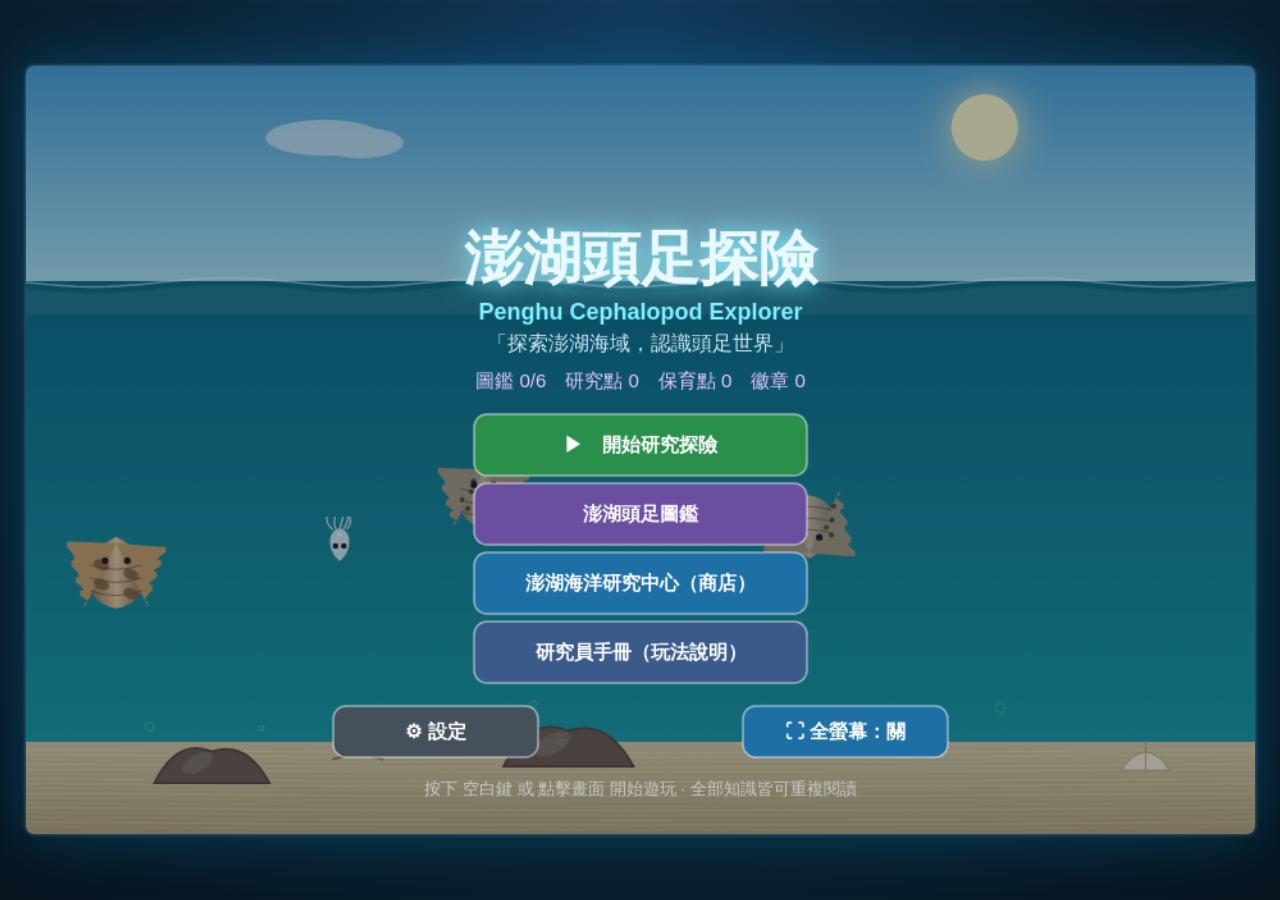
==== games/頭足類遊戲.html @ 69d90ee0 "Add cephalopod game from min-Game repo" ====
﻿<!DOCTYPE html>
<html lang="zh-Hant">
<head>
<meta charset="UTF-8">
<meta name="viewport" content="width=device-width, initial-scale=1.0, user-scalable=no">
<title>澎湖頭足探險 | Penghu Cephalopod Explorer</title>
<style>
/* ============================================================
   [CSS 樣式] 僅負責頁面排版與畫布縮放，所有遊戲 UI 皆由 Canvas 繪製
   ============================================================ */
html, body {
  margin: 0;
  padding: 0;
  height: 100%;
  background: radial-gradient(ellipse at 50% 0%, #123b5c 0%, #0a2233 55%, #06141f 100%);
  overflow: hidden;
  font-family: "Microsoft JhengHei", "PingFang TC", "Noto Sans TC", sans-serif;
}
#stage {
  position: fixed;
  inset: 0;
  display: flex;
  align-items: center;
  justify-content: center;
}
canvas#game {
  image-rendering: auto;
  background: #0a2233;
  box-shadow: 0 0 60px rgba(0, 180, 255, 0.25), 0 0 4px rgba(255,255,255,0.35);
  border-radius: 8px;
  touch-action: none;
  cursor: pointer;
}
</style>
</head>
<body>
<div id="stage">
  <canvas id="game"></canvas>
</div>
<script>
'use strict';
/* ============================================================
   澎湖頭足探險（Penghu Cephalopod Explorer）
   探索澎湖海域，認識頭足世界
   技術：HTML5 / CSS3 / Vanilla JS / Canvas
   模組化設計，全部程式碼置於單一 index.html
   ============================================================ */

/* ============================================================
   [模組 1] 全域設定與工具函式
   ============================================================ */
const CFG = {
  W: 960,            // 畫布邏輯寬度
  H: 600,            // 畫布邏輯高度
  SEA_Y: 168,        // 海面（水平線）Y 座標
  FLOOR_Y: 528,      // 海底預設 Y 座標
  BOAT_X: 480,       // 船身中心 X
  BOAT_Y: 118,       // 船身中心 Y
  ARM_LEN: 58,       // 吊臂長度
  PIVOT_Y: 148,      // 吊臂轉軸 Y
  MAX_LINE: 352,     // 捕撈器最長放下距離
  SWING_MIN: -0.9,   // 擺動最小弧度
  SWING_MAX: 0.9,    // 擺動最大弧度
  SWING_SPEED: 0.75, // 擺動角速度
  DROP_SPEED: 300,   // 放下速度 (px/s)
  REEL_SPEED: 190,   // 基礎收回速度 (px/s)
  BASE_CAPACITY: 2.6,// 基礎可負荷重量
  SAVE_KEY: 'penghu_ceph_save_v1'
};

/* --- 隨機與數學工具 --- */
function rand(a, b) { return a + Math.random() * (b - a); }
function randInt(a, b) { return Math.floor(rand(a, b + 1)); }
function pick(arr) { return arr[Math.floor(Math.random() * arr.length)]; }
function clamp(v, lo, hi) { return v < lo ? lo : (v > hi ? hi : v); }
function lerp(a, b, t) { return a + (b - a) * t; }
function dist(x1, y1, x2, y2) { const dx = x2 - x1, dy = y2 - y1; return Math.sqrt(dx * dx + dy * dy); }
function shuffle(arr) { for (let i = arr.length - 1; i > 0; i--) { const j = randInt(0, i); const t = arr[i]; arr[i] = arr[j]; arr[j] = t; } return arr; }
function starsString(n) { let s = ''; for (let i = 0; i < 5; i++) s += (i < n) ? '★' : '☆'; return s; }
function pad(n) { return n < 10 ? '0' + n : '' + n; }
function fmtTime(sec) { sec = Math.max(0, Math.ceil(sec)); return pad(Math.floor(sec / 60)) + ':' + pad(sec % 60); }

/* --- 儲存/載入 --- */
function loadSave() {
  try {
    const raw = localStorage.getItem(CFG.SAVE_KEY);
    if (raw) return JSON.parse(raw);
  } catch (e) { /* 忽略讀取錯誤 */ }
  return null;
}
function saveState(state) {
  try {
    localStorage.setItem(CFG.SAVE_KEY, JSON.stringify({
      points: state.points,
      conserve: state.conserve,
      encyclopedia: state.encyclopedia,
      upgrades: state.upgrades,
      badges: state.badges,
      totalCatch: state.totalCatch,
      levelIndex: state.levelIndex
    }));
  } catch (e) { /* 忽略寫入錯誤 */ }
}

/* --- 全螢幕偏好（localStorage 記憶） --- */
const FS_KEY = 'penghu_ceph_fs_v1';
function loadFsPref() { try { return localStorage.getItem(FS_KEY) === '1'; } catch (e) { return false; } }
function saveFsPref(v) { try { localStorage.setItem(FS_KEY, v ? '1' : '0'); } catch (e) { /* 忽略 */ } }
function isFsSupported() {
  return !!(document.documentElement.requestFullscreen || document.documentElement.webkitRequestFullscreen || document.documentElement.msRequestFullscreen);
}
function isFullscreen() {
  return !!(document.fullscreenElement || document.webkitFullscreenElement || document.msFullscreenElement);
}
function requestFullscreen() {
  const el = document.documentElement;
  const fn = el.requestFullscreen || el.webkitRequestFullscreen || el.msRequestFullscreen;
  if (fn) { const p = fn.call(el); if (p && p.catch) p.catch(() => { /* 忽略 rejected promise */ }); }
}
function exitFullscreen() {
  const fn = document.exitFullscreen || document.webkitExitFullscreen || document.msExitFullscreen;
  if (fn) fn.call(document);
}

/* ============================================================
   [模組 2] 音效引擎（Web Audio API 合成，無外部音檔）
   ============================================================ */
const Sfx = (() => {
  let ctx = null, master = null, noiseBuf = null;
  let wavesGain = null, wavesOsc = null, wavesSrc = null;
  let musicTimer = null, reelTimer = null;
  const PENTA = [261.63, 293.66, 329.63, 392.00, 440.00, 523.25, 587.33];

  function init() {
    if (ctx) return;
    const AC = window.AudioContext || window.webkitAudioContext;
    if (!AC) return;
    ctx = new AC();
    master = ctx.createGain();
    master.gain.value = 0.5;
    master.connect(ctx.destination);
    /* 建立雜訊 buffer（用於海浪、水花等） */
    const len = ctx.sampleRate * 2;
    noiseBuf = ctx.createBuffer(1, len, ctx.sampleRate);
    const d = noiseBuf.getChannelData(0);
    for (let i = 0; i < len; i++) d[i] = Math.random() * 2 - 1;
  }
  function resume() { if (ctx && ctx.state === 'suspended') ctx.resume(); }

  /* 基本音色 */
  function tone(freq, dur, type, vol, slideTo) {
    if (!ctx) return;
    const t0 = ctx.currentTime;
    const osc = ctx.createOscillator();
    const g = ctx.createGain();
    osc.type = type || 'sine';
    osc.frequency.setValueAtTime(freq, t0);
    if (slideTo) osc.frequency.exponentialRampToValueAtTime(slideTo, t0 + dur);
    g.gain.setValueAtTime(vol || 0.2, t0);
    g.gain.exponentialRampToValueAtTime(0.0001, t0 + dur);
    osc.connect(g); g.connect(master);
    osc.start(t0); osc.stop(t0 + dur + 0.02);
  }
  function noise(dur, filterFreq, vol, sweepTo) {
    if (!ctx) return;
    const t0 = ctx.currentTime;
    const src = ctx.createBufferSource();
    src.buffer = noiseBuf; src.loop = true;
    const f = ctx.createBiquadFilter();
    f.type = 'lowpass';
    f.frequency.setValueAtTime(filterFreq, t0);
    if (sweepTo) f.frequency.exponentialRampToValueAtTime(sweepTo, t0 + dur);
    const g = ctx.createGain();
    g.gain.setValueAtTime(vol || 0.2, t0);
    g.gain.exponentialRampToValueAtTime(0.0001, t0 + dur);
    src.connect(f); f.connect(g); g.connect(master);
    src.start(t0); src.stop(t0 + dur + 0.02);
  }

  /* 海浪背景：持續低頻雜訊，音量隨正弦起伏 */
  function startWaves() {
    if (!ctx || wavesGain) return;
    wavesSrc = ctx.createBufferSource();
    wavesSrc.buffer = noiseBuf; wavesSrc.loop = true;
    const f = ctx.createBiquadFilter();
    f.type = 'lowpass'; f.frequency.value = 350;
    wavesGain = ctx.createGain(); wavesGain.gain.value = 0.0;
    wavesOsc = ctx.createOscillator(); wavesOsc.frequency.value = 0.14;
    const wg = ctx.createGain(); wg.gain.value = 0.05;
    wavesOsc.connect(wg); wg.connect(wavesGain.gain);
    wavesSrc.connect(f); f.connect(wavesGain); wavesGain.connect(master);
    wavesSrc.start(); wavesOsc.start();
    wavesGain.gain.setTargetAtTime(0.12, ctx.currentTime, 1.5);
  }
  function stopWaves() { if (wavesGain) wavesGain.gain.setTargetAtTime(0, ctx.currentTime, 0.4); }

  /* 海鳥叫聲：偶發兩聲尖銳滑音 */
  function seagull() {
    if (Math.random() > 0.25) return;
    const f = rand(900, 1400);
    tone(f, 0.25, 'triangle', 0.05, f * 1.35);
    setTimeout(() => tone(f * 1.2, 0.2, 'triangle', 0.04, f * 0.8), 350);
  }

  /* 收線：週期性喀聲 */
  function reelTick() { tone(1500 + Math.random() * 300, 0.03, 'square', 0.025); }
  function startReel() {
    if (reelTimer || !ctx) return;
    reelTick();
    reelTimer = setInterval(reelTick, 110);
  }
  function stopReel() { if (reelTimer) { clearInterval(reelTimer); reelTimer = null; } }

  /* 遊戲事件音效 */
  function drop() { tone(240, 0.18, 'triangle', 0.12, 120); }
  function splash() { noise(0.35, 900, 0.25, 200); }
  function catchPop() { tone(520, 0.12, 'sine', 0.2, 300); tone(760, 0.1, 'sine', 0.15, 500); }
  function miss() { tone(300, 0.15, 'sine', 0.12, 150); }
  function escape() { tone(700, 0.2, 'sawtooth', 0.08, 1200); }
  function inkBlast() { noise(0.5, 600, 0.3, 80); }
  function coin() { tone(880, 0.08, 'square', 0.06, 1320); }
  function buy() { tone(700, 0.09, 'square', 0.09); setTimeout(() => tone(1050, 0.14, 'square', 0.09), 90); }
  function deny() { tone(220, 0.2, 'sawtooth', 0.1, 160); }
  function click() { tone(500, 0.05, 'triangle', 0.12); }
  /* 掙扎：快速不規則短音 */
  function struggle() {
    for (let i = 0; i < 6; i++) {
      const f = rand(180, 300);
      setTimeout(() => tone(f, 0.06, 'sawtooth', 0.05, rand(140, 220)), i * 55);
    }
  }
  /* 脫鉤：清脆彈響 */
  function snap() { tone(1000, 0.05, 'square', 0.08, 320); }

  /* 研究完成：上行三連音 */
  function researchChime() {
    const ns = [523.25, 659.25, 783.99];
    ns.forEach((n, i) => setTimeout(() => tone(n, 0.18, 'triangle', 0.14), i * 120));
  }
  /* 圖鑑解鎖：清脆亮音 */
  function unlockJingle() {
    const ns = [783.99, 1046.5, 1318.5, 1568];
    ns.forEach((n, i) => setTimeout(() => tone(n, 0.22, 'sine', 0.12), i * 100));
  }
  /* 徽章：大氣四連音 */
  function fanfare() {
    const ns = [392, 523.25, 659.25, 783.99];
    ns.forEach((n, i) => setTimeout(() => tone(n, 0.3, 'triangle', 0.16), i * 150));
  }
  /* 船聲：低沉引擎哼鳴 */
  function boatHum() { tone(70, 0.8, 'sine', 0.05, 55); }

  /* 背景音樂：五聲音階琶音循環 */
  function startMusic() {
    if (musicTimer || !ctx) return;
    let step = 0;
    musicTimer = setInterval(() => {
      const note = PENTA[step % PENTA.length];
      tone(note, 0.5, 'sine', 0.045);
      if (step % 4 === 0) tone(note / 2, 0.7, 'sine', 0.04);
      step++;
    }, 420);
  }
  function stopMusic() { if (musicTimer) { clearInterval(musicTimer); musicTimer = null; } }

  return {
    init, resume, startWaves, stopWaves, seagull,
    reelTick, startReel, stopReel,
    drop, splash, catchPop, miss, escape, inkBlast, coin, buy, deny, click, struggle, snap,
    researchChime, unlockJingle, fanfare, boatHum,
    startMusic, stopMusic
  };
})();

/* ============================================================
   [模組 3] 資料庫：澎湖頭足圖鑑
   每種頭足類皆依照真實生態設定
   ============================================================ */
const SPECIES = [
  {
    id: 'xiaoquan', name: '白魷（小卷）', latin: 'Uroteuthis duvaucelii',
    local: '小卷、噘仔卷', habitat: '近岸淺海', time: '夜間', season: '夏季',
    diet: '小魚、磷蝦、甲殼類幼體',
    feature: '身體半透明、遊速極快，是澎湖夏季夜釣的明星。',
    cuisine: '小卷麵線、五味燙小卷，澎湖夜市的招牌美味。',
    conserve: '幼體體長未滿 8 公分請放生，讓小卷長大。',
    fact: '白魷體表棲息發光細菌，夜晚會散發淡藍色的螢光！',
    weight: 0.8, value: 35, speed: 7.0, flee: 0.85, size: 17,
    starSeason: 5, starTime: 5, starShore: 5, starWeight: 1,
    habitatW: { harbor: 0.15, coastal: 0.6, sandy: 0.4, reef: 0.15, seagrass: 0.5, night: 0.9, intertidal: 0.05 },
    seasonW: { spring: 1.0, summer: 2.2, autumn: 1.2, winter: 0.4 },
    timeW: { day: 0.6, night: 2.2, dusk: 1.4, dawn: 0.7 },
    depth: [0.30, 0.75], behavior: 'dart', palette: ['#e9f4f7', '#bfd9e2', '#f6fbff'],
    escape: 'dart', escapeHint: '白魷游泳速度快，受到驚嚇時容易迅速逃離。'
  },
  {
    id: 'suoguan', name: '小管', formal: '鎖管', latin: 'Uroteuthis edulis',
    local: '透抽、真小管', habitat: '近海、海草床', time: '晨昏', season: '春～秋季',
    diet: '小魚、蝦類',
    feature: '體型比白魷大，背部有淡紫色的斑點。',
    cuisine: '香煎小管、小管飯湯，澎湖人最愛的下酒菜。',
    conserve: '春季產卵期請避免捕捉抱卵個體。',
    fact: '小管會把卵塊黏在礁石或海草上，一團像葡萄。',
    weight: 1.5, value: 50, speed: 5.5, flee: 0.65, size: 22,
    starSeason: 4, starTime: 4, starShore: 4, starWeight: 2,
    habitatW: { harbor: 0.1, coastal: 0.55, sandy: 0.3, reef: 0.3, seagrass: 0.6, night: 0.5, intertidal: 0.1 },
    seasonW: { spring: 1.6, summer: 1.5, autumn: 1.2, winter: 0.6 },
    timeW: { day: 1.0, night: 1.2, dusk: 1.8, dawn: 1.6 },
    depth: [0.30, 0.70], behavior: 'hover', palette: ['#f3d9e0', '#c997ab', '#7f5a75'],
    escape: 'wiggle', escapeHint: '小管游泳速度快，受到驚嚇時容易迅速逃離。'
  },
  {
    id: 'huazhi', name: '花枝', latin: 'Sepia pharaonis',
    local: '虎斑烏賊、花枝', habitat: '沙泥淺海', time: '白天', season: '全年（秋冬最肥）',
    diet: '小魚、蝦、螃蟹',
    feature: '重量級選手，體側有一圈波浪狀的鰭，會變換花紋。',
    cuisine: '花枝丸、花枝沙拉，澎湖名產之一。',
    conserve: '花枝卵直接產在淺灘珊瑚枝上，誤捕請放回。',
    fact: '花枝卵黑黑圓圓一顆顆掛成一串，俗稱「花枝蛋」。',
    weight: 4.5, value: 120, speed: 2.5, flee: 0.35, size: 34,
    starSeason: 3, starTime: 3, starShore: 5, starWeight: 5,
    habitatW: { harbor: 0.2, coastal: 0.4, sandy: 0.9, reef: 0.4, seagrass: 0.3, night: 0.2, intertidal: 0.25 },
    seasonW: { spring: 1.2, summer: 1.1, autumn: 1.3, winter: 1.2 },
    timeW: { day: 1.6, night: 0.4, dusk: 0.8, dawn: 1.3 },
    depth: [0.50, 0.95], behavior: 'bottom', palette: ['#e8c9a0', '#7a5230', '#c9a06a'],
    escape: 'ink', escapeHint: '花枝會噴出墨汁遮蔽視線，趁機迅速游離。'
  },
  {
    id: 'ruansi', name: '軟絲', latin: 'Sepioteuthis lessoniana',
    local: '軟翅仔、擬烏賊', habitat: '珊瑚礁、岩礁', time: '晨昏', season: '夏季～初秋',
    diet: '小魚、蝦類',
    feature: '全身包覆一圈橢圓形鰭，會以體色變化躲避敵人。',
    cuisine: '軟絲三杯、生魚片，肉質細嫩甘甜。',
    conserve: '礁區請勿使用細網，減少誤捕。',
    fact: '軟絲的鰭幾乎包住整個外套膜，像一頂降落傘。',
    weight: 2.0, value: 70, speed: 4.5, flee: 0.55, size: 27,
    starSeason: 4, starTime: 4, starShore: 3, starWeight: 3,
    habitatW: { harbor: 0.05, coastal: 0.3, sandy: 0.15, reef: 0.9, seagrass: 0.4, night: 0.6, intertidal: 0.0 },
    seasonW: { spring: 1.0, summer: 1.8, autumn: 1.4, winter: 0.5 },
    timeW: { day: 0.9, night: 1.2, dusk: 2.0, dawn: 1.6 },
    depth: [0.30, 0.65], behavior: 'hover', palette: ['#f0d9b8', '#b98d5e', '#e8c9a0'],
    escape: 'dash', escapeHint: '軟絲肌肉強健，受驚時會瞬間向前衝刺逃離。'
  },
  {
    id: 'zhangyu', name: '章魚', latin: 'Octopus vulgaris',
    local: '真蛸、章魚', habitat: '岩礁', time: '夜晚', season: '全年（秋冬最肥）',
    diet: '螃蟹、貝類',
    feature: '八隻腕足、智慧超群，會鑽進岩縫躲藏。',
    cuisine: '章魚乾、涼拌章魚，澎湖冬季限定的珍饈。',
    conserve: '章魚易被過漁，請以體重 400g 以上為採捕標準。',
    fact: '章魚有三個心臟、藍色血液，還會打開寶特瓶蓋！',
    weight: 2.5, value: 80, speed: 2.0, flee: 0.4, size: 30,
    starSeason: 3, starTime: 5, starShore: 4, starWeight: 3,
    habitatW: { harbor: 0.25, coastal: 0.2, sandy: 0.1, reef: 0.8, seagrass: 0.15, night: 0.85, intertidal: 0.7 },
    seasonW: { spring: 1.2, summer: 1.0, autumn: 1.3, winter: 1.3 },
    timeW: { day: 0.5, night: 2.2, dusk: 1.2, dawn: 1.0 },
    depth: [0.75, 0.98], behavior: 'hide', palette: ['#c67b5c', '#8f4a33', '#e8a87c'],
    escape: 'shrink', escapeHint: '章魚會先縮成一團，再迅速躲進岩石之間。'
  },
  {
    id: 'wusei', name: '烏賊（金烏賊）', latin: 'Sepia esculenta',
    local: '墨賊、烏賊', habitat: '沙泥淺海、海草床', time: '白天', season: '秋～冬季',
    diet: '小魚、小蝦',
    feature: '遇到危險會噴出墨汁，掩護自己逃脫。',
    cuisine: '墨魚義大利麵、烏賊膘，墨汁還能做天然色素。',
    conserve: '抱卵個體請放生，保護下一代。',
    fact: '烏賊墨汁含黑色素，科學家還用它研發抗癌藥物。',
    weight: 3.0, value: 95, speed: 3.0, flee: 0.7, size: 30,
    starSeason: 4, starTime: 3, starShore: 4, starWeight: 4,
    habitatW: { harbor: 0.1, coastal: 0.45, sandy: 0.8, seagrass: 0.5, intertidal: 0.3, night: 0.3, reef: 0.1 },
    seasonW: { spring: 1.0, summer: 0.6, autumn: 1.7, winter: 1.7 },
    timeW: { day: 1.5, night: 0.5, dusk: 1.0, dawn: 1.2 },
    depth: [0.40, 0.90], behavior: 'ink', palette: ['#c8b6a0', '#7a6a55', '#a89880'],
    escape: 'inkrand', escapeHint: '烏賊會噴出墨汁，再朝隨機方向迅速逃離。'
  }
];

/* ============================================================
   [模組 4] 資料庫：關卡（海域）設定
   ============================================================ */
const LEVELS = [
  { loc: 'harbor',    name: '澎湖港',       tod: 'day',   season: 'spring', weather: ['sunny'],          time: 75, mission: { sid: 'xiaoquan', n: 2 } },
  { loc: 'coastal',   name: '近海',         tod: 'day',   season: 'summer', weather: ['sunny', 'cloudy'], time: 80, mission: { sid: 'xiaoquan', n: 3 } },
  { loc: 'sandy',     name: '沙地淺海',     tod: 'day',   season: 'summer', weather: ['sunny', 'cloudy'], time: 85, mission: { sid: 'huazhi',   n: 2 } },
  { loc: 'reef',      name: '珊瑚礁',       tod: 'dusk',  season: 'autumn', weather: ['sunny', 'rainy'],  time: 85, mission: { sid: 'ruansi',   n: 3 } },
  { loc: 'seagrass',  name: '海草床',       tod: 'dusk',  season: 'spring', weather: ['sunny', 'rainy'],  time: 80, mission: { sid: 'suoguan',  n: 3 } },
  { loc: 'night',     name: '夜間海域',     tod: 'night', season: 'summer', weather: ['clear'],          time: 90, mission: { sid: 'xiaoquan', n: 4 } },
  { loc: 'intertidal',name: '潮間帶',       tod: 'dawn',  season: 'winter', weather: ['sunny', 'stormy'], time: 80, mission: { sid: 'zhangyu',  n: 2 } }
];
const LOC_NAMES = {
  harbor: '澎湖港', coastal: '近海', sandy: '沙地', reef: '珊瑚礁',
  seagrass: '海草床', night: '夜間海域', intertidal: '潮間帶'
};
const SEASON_NAMES = { spring: '春季', summer: '夏季', autumn: '秋季', winter: '冬季' };
const TOD_NAMES = { day: '白天', night: '夜晚', dusk: '黃昏', dawn: '清晨' };
const WEATHER_NAMES = { sunny: '晴朗', cloudy: '多雲', rainy: '降雨', stormy: '暴風雨', clear: '星空' };
const TIDE_NAMES = { high: '漲潮', mid: '平潮', low: '退潮' };

/* ============================================================
   [模組 5] 資料庫：澎湖海洋研究中心（商店）
   ============================================================ */
const SHOP = [
  { id: 'reel',  name: '高性能捲線器', icon: 'reel',  base: 120, step: 70, max: 4, dur: '永久',
    desc: '加快收回速度並提高可負荷重量，重型花枝需要它。', use: '讓捕撈器收得更快、更能拖起大型頭足類。' },
  { id: 'sonar', name: '聲納探測器',   icon: 'sonar', base: 150, step: 90, max: 3, dur: '永久',
    desc: '每隔數秒發射聲納脈衝，短暫顯示所有頭足類位置。', use: '不再大海撈針，快速找到目標物種。' },
  { id: 'light', name: '夜間照明燈',   icon: 'light', base: 130, step: 80, max: 3, dur: '永久',
    desc: '夜晚海域亮度提升，夜行性頭足類更容易現身。', use: '夜晚關卡目標物種出現機率大幅提高。' },
  { id: 'bait',  name: '特殊誘餌',     icon: 'bait',  base: 100, step: 60, max: 3, dur: '永久',
    desc: '本關任務目標物種更容易被吸引過來。', use: '研究任務指定物種出現機率提高。' },
  { id: 'gear',  name: '研究設備',     icon: 'gear',  base: 110, step: 70, max: 4, dur: '永久',
    desc: '升級測量儀器，每隻頭足類可獲得更多研究點數。', use: '捕獲獲得的研究點數 +10%/級。' },
  { id: 'ink',   name: '防墨裝置',     icon: 'ink',   base: 90,  step: 60, max: 2, dur: '永久',
    desc: '配備護目鏡與抽風罩，烏賊噴墨不再影響你的視野。', use: '完全抵擋烏賊的墨汁攻擊。' }
];

/* ============================================================
   [模組 6] 繪圖工具與字型
   ============================================================ */
let canvas, ctx;
const FONT = '"Microsoft JhengHei","PingFang TC","Noto Sans TC",sans-serif';

/* 多行文字繪製（自動換行） */
function drawText(text, x, y, size, color, align, weight, maxW, lh) {
  ctx.font = (weight ? weight + ' ' : '') + size + 'px ' + FONT;
  ctx.fillStyle = color;
  ctx.textAlign = align || 'left';
  ctx.textBaseline = 'alphabetic';
  if (maxW && ctx.measureText(text).width > maxW) {
    let line = '', yy = y;
    for (const ch of text) {
      const t = line + ch;
      if (ctx.measureText(t).width > maxW && line) { ctx.fillText(line, x, yy); yy += (lh || size * 1.35); line = ch; }
      else line = t;
    }
    ctx.fillText(line, x, yy);
    return yy + (lh || size * 1.35);
  }
  ctx.fillText(text, x, y);
  return y + (lh || size * 1.35);
}

/* 圓角矩形 */
function roundRect(x, y, w, h, r) {
  r = Math.min(r, w / 2, h / 2);
  ctx.beginPath();
  ctx.moveTo(x + r, y);
  ctx.arcTo(x + w, y, x + w, y + h, r);
  ctx.arcTo(x + w, y + h, x, y + h, r);
  ctx.arcTo(x, y + h, x, y, r);
  ctx.arcTo(x, y, x + w, y, r);
  ctx.closePath();
}

/* 柔和陰影 */
function glow(color, blur) {
  ctx.shadowColor = color;
  ctx.shadowBlur = blur || 12;
}
function noGlow() { ctx.shadowBlur = 0; }

/* ============================================================
   [模組 6c] UI Layout System
   統一排版元件：間距主題、TextBlock、流向佈局、Icon、Button、Panel、Card
   所有畫面共用同一套間距與排版規則，禁止各畫面自行計算座標。
   ============================================================ */
const UI = {
  pad: 16,         // 容器內邊距
  gap: 10,         // 元素垂直間距
  para: 8,         // 段落間距
  titleGap: 6,     // 標題與內文間距
  lh: 1.5,         // 行高倍率
  iconSize: 48,    // 圖示尺寸
  iconGap: 12,     // 圖示與文字間距
  btnH: 38,        // 標準按鈕高度
  btnPadX: 18,     // 按鈕水平內邊距
  radius: 10,      // 按鈕圓角
  panelRadius: 14, // 面板圓角
  labelCol: 44     // 標籤與值欄位間距
};

/* 以字元為單位自動換行（適合中日文） */
function wrapLines(text, maxW, size, bold) {
  ctx.font = (bold ? 'bold ' : '') + size + 'px ' + FONT;
  const out = [];
  let line = '';
  for (const ch of String(text)) {
    const t = line + ch;
    if (ctx.measureText(t).width > maxW && line) { out.push(line); line = ch; }
    else line = t;
  }
  if (line) out.push(line);
  return out;
}
function lineH(size) { return Math.round(size * UI.lh); }

/* ---------- TextBlock：自動換行 / 自動高度 / 對齊 / 基準線 / 最大寬度 ---------- */
class UIText {
  constructor(text, o) {
    o = o || {};
    this.text = String(text);
    this.size = o.size || 14;
    this.color = o.color || '#d8ecf8';
    this.bold = !!o.bold;
    this.align = o.align || 'left';          // left / center / right
    this.baseline = o.baseline || 'alphabetic';
    this.maxW = o.maxW != null ? o.maxW : 1e9;
    this.lh = o.lh || lineH(this.size);
    this.gap = o.gap != null ? o.gap : 0;    // 區塊後額外間距
  }
  get height() { return this.lines.length * this.lh + this.gap; }
  draw(x, y, w) {
    const maxW = Math.min(this.maxW, w != null ? w : this.maxW);
    this.lines = wrapLines(this.text, maxW, this.size, this.bold);
    ctx.font = (this.bold ? 'bold ' : '') + this.size + 'px ' + FONT;
    ctx.fillStyle = this.color;
    ctx.textBaseline = this.baseline;
    ctx.textAlign = this.align;
    const ax = this.align === 'center' ? x + maxW / 2 : this.align === 'right' ? x + maxW : x;
    let by = y + this.size;
    for (const ln of this.lines) { ctx.fillText(ln, ax, by); by += this.lh; }
    ctx.textAlign = 'left'; ctx.textBaseline = 'alphabetic';
    return this.height;
  }
}

/* ---------- Icon：固定大小、水平置中、垂直基準線對齊 ---------- */
class UIIcon {
  constructor(symbol, o) {
    o = o || {};
    this.symbol = symbol;
    this.color = o.color || '#1d6fa5';
    this.size = o.size || UI.iconSize;
  }
  get height() { return this.size; }
  /* x,y = 置中點；於指定寬度 box 內水平置中 */
  draw(cx, cy, box) {
    const b = box != null ? box : this.size;
    ctx.fillStyle = this.color;
    ctx.beginPath(); ctx.arc(cx, cy, this.size / 2, 0, 7); ctx.fill();
    ctx.strokeStyle = 'rgba(126,240,255,0.9)'; ctx.lineWidth = 1.5; ctx.stroke();
    ctx.fillStyle = '#7ef0ff';
    ctx.font = Math.round(this.size * 0.55) + 'px ' + FONT;
    ctx.textAlign = 'center'; ctx.textBaseline = 'middle';
    ctx.fillText(this.symbol, cx, cy + 1);
    ctx.textAlign = 'left'; ctx.textBaseline = 'alphabetic';
  }
}

/* ---------- Button：Normal / Hover / Pressed / Disabled / Purchased / Upgrade ---------- */
class UIButton {
  constructor(label, o) {
    o = o || {};
    this.label = label;
    this.color = o.color || '#1d6fa5';
    this.fn = o.fn || null;
    this.x = o.x || 0; this.y = o.y || 0;
    this.w = o.w || 0; this.h = o.h || UI.btnH;
    this.padX = o.padX != null ? o.padX : UI.btnPadX;
    this.base = o.state || 'normal';         // normal / disabled / purchased / upgrade
    this.state = 'normal';                   // normal / hover / pressed（互動狀態）
    this._hov = false;
  }
  measure() {
    if (this.w) return this.w;
    ctx.font = 'bold 15px ' + FONT;
    this.w = Math.max(84, ctx.measureText(this.label).width + this.padX * 2);
    return this.w;
  }
  place(x, y) { this.x = x; this.y = y; this.measure(); }
  hit(mx, my) { return mx >= this.x && mx <= this.x + this.w && my >= this.y && my <= this.y + this.h; }
  get clickable() { return this.base !== 'disabled' && this.base !== 'purchased'; }
  updateHover(mx, my, down) {
    this._hov = this.hit(mx, my);
    if (!this.clickable) { this.state = 'normal'; return; }
    this.state = this._hov ? (down ? 'pressed' : 'hover') : 'normal';
  }
  render() {
    this.measure();
    let fill;
    if (this.base === 'purchased') fill = this._hov ? shadeHex('#2a8f4a', 0.85) : '#2a8f4a';
    else if (this.base === 'upgrade') fill = this._hov ? shadeHex('#b8860b', 0.85) : '#b8860b';
    else if (this.base === 'disabled') fill = '#44505a';
    else if (this.state === 'pressed') fill = shadeHex(this.color, 0.6);
    else if (this.state === 'hover') fill = shadeHex(this.color, 0.75);
    else fill = this.color;
    ctx.fillStyle = fill;
    roundRect(this.x, this.y, this.w, this.h, UI.radius); ctx.fill();
    ctx.strokeStyle = 'rgba(255,255,255,0.5)'; ctx.lineWidth = 1.5; ctx.stroke();
    ctx.font = 'bold 15px ' + FONT; ctx.textAlign = 'center'; ctx.textBaseline = 'middle';
    ctx.fillStyle = '#fff';
    ctx.fillText(this.label, this.x + this.w / 2, this.y + this.h / 2 + 1);
    ctx.textAlign = 'left'; ctx.textBaseline = 'alphabetic';
  }
}

/* ---------- Flow：垂直流向佈局（自動換行、自動高度、自動推進游標） ---------- */
class UIFlow {
  constructor(x, y, w, o) {
    o = o || {};
    this.pad = o.pad != null ? o.pad : UI.pad;
    this.gapSize = o.gap != null ? o.gap : UI.gap;
    this.x = x + this.pad;
    this.y = y + this.pad;
    this.w = Math.max(1, w - this.pad * 2);
    this.cursor = this.y;
  }
  get height() { return this.cursor - this.y; }
  text(text, o) {
    o = o || {};
    const maxW = o.maxW != null ? o.maxW : this.w;
    const t = new UIText(text, Object.assign({}, o, { maxW }));
    this.cursor += t.draw(this.x, this.cursor, maxW);
    return this;
  }
  title(text, o) {
    o = o || {};
    this.text(text, Object.assign({ size: 18, bold: true, color: '#ffe08a' }, o));
    this.cursor += (o.titleGap != null ? o.titleGap : UI.titleGap);
    return this;
  }
  gap(h) { this.cursor += (h == null ? this.gapSize : h); return this; }
  /* 同一行繪製多個文字（以測量寬度 + 間距自動推進 x） */
  row(items) {
    let x = this.x;
    ctx.textBaseline = 'alphabetic';
    for (const it of items) {
      ctx.font = (it.bold ? 'bold ' : '') + (it.size || 14) + 'px ' + FONT;
      ctx.fillStyle = it.color || '#fff';
      ctx.textAlign = it.align || 'left';
      ctx.fillText(it.text, it.align === 'right' ? x + it.w : x, this.cursor);
      x += ctx.measureText(it.text).width + (it.gap != null ? it.gap : this.gapSize);
    }
    ctx.textAlign = 'left';
    this.cursor += (items[0] ? items[0].size || 14 : 14) + this.gapSize;
    return this;
  }
  line() {
    ctx.strokeStyle = 'rgba(255,255,255,0.15)'; ctx.lineWidth = 1;
    const ly = this.cursor + this.gapSize / 2;
    ctx.beginPath(); ctx.moveTo(this.x, ly); ctx.lineTo(this.x + this.w, ly); ctx.stroke();
    this.cursor += this.gapSize;
    return this;
  }
  /* 標籤 + 值：固定標籤欄寬（對齊用），值可自動換行，基準線與 text() 一致 */
  labelValue(label, value, o) {
    o = o || {};
    const size = o.size || 14;
    const lh = o.lh || lineH(size);
    const col = o.col != null ? o.col : 100;
    const valMaxW = Math.max(40, this.w - col);
    const lines = wrapLines(String(value), valMaxW, size, !!o.bold);
    ctx.font = (o.bold ? 'bold ' : '') + size + 'px ' + FONT;
    ctx.textAlign = 'left'; ctx.textBaseline = 'alphabetic';
    ctx.fillStyle = o.labelColor || '#cfe9ff';
    ctx.fillText(String(label), this.x, this.cursor + size);
    ctx.fillStyle = o.valueColor || '#ffffff';
    for (let i = 0; i < lines.length; i++) ctx.fillText(lines[i], this.x + col, this.cursor + size + i * lh);
    ctx.textAlign = 'left'; ctx.textBaseline = 'alphabetic';
    this.cursor += lines.length * lh;
    return this;
  }
}

/* ---------- Panel：暗幕 + 框架 + 標題，回傳內容流 ---------- */
class UIPanel {
  static open(x, y, w, h, title) {
    ctx.fillStyle = 'rgba(4,20,34,0.93)';
    roundRect(x, y, w, h, UI.panelRadius); ctx.fill();
    ctx.strokeStyle = '#3aa7c8'; ctx.lineWidth = 2; ctx.stroke();
    if (title) {
      const tw = ctx.measureText(title).width + 34;
      ctx.fillStyle = '#1d6fa5';
      roundRect(x + 20, y - 18, tw, 34, 17); ctx.fill();
      ctx.font = 'bold 17px ' + FONT; ctx.textAlign = 'left'; ctx.fillStyle = '#fff';
      ctx.fillText(title, x + 37, y + 5);
      ctx.textAlign = 'left';
    }
    return new UIFlow(x, y, w, { pad: UI.pad });
  }
}

/* ---------- Card：Header / Body / Footer、Padding、Gap、Auto Height、Hover ---------- */
class UICard {
  constructor(o) {
    o = o || {};
    this.pad = o.pad != null ? o.pad : UI.pad;
    this.gap = o.gap != null ? o.gap : UI.gap;
    this.radius = o.radius || 12;
    this.bg = o.bg || 'rgba(10,45,70,0.95)';
    this.border = o.border || '#3aa7c8';
    this.iconSize = o.iconSize || UI.iconSize;
    this.iconGap = o.iconGap || 8;
    this.lh = o.lh || lineH(12);
  }
  /* 開啟卡片：背景 + 懸停微放大，之後所有內容都繪製於縮放座標系 */
  open(x, y, w, h, o) {
    o = o || {};
    this.x = x; this.y = y; this.w = w; this.h = h;
    this.scale = o.scale || 1;
    this.hover = !!o.hover;
    const cx0 = x + w / 2, cy0 = y + h / 2;
    ctx.save();
    ctx.translate(cx0, cy0); ctx.scale(this.scale, this.scale); ctx.translate(-cx0, -cy0);
    ctx.fillStyle = this.bg;
    roundRect(x, y, w, h, this.radius); ctx.fill();
    return this;
  }
  /* 關閉卡片：外框（懸停發光或一般） */
  close() {
    ctx.restore();
    if (this.hover) {
      ctx.save();
      glow('#7ef0ff', 14);
      ctx.strokeStyle = '#7ef0ff'; ctx.lineWidth = 2.5;
      roundRect(this.x, this.y, this.w, this.h, this.radius); ctx.stroke();
      ctx.restore();
    } else {
      ctx.strokeStyle = this.border; ctx.lineWidth = 1.5;
      roundRect(this.x, this.y, this.w, this.h, this.radius); ctx.stroke();
    }
    return this;
  }
  get icx() { return this.x + this.pad + this.iconSize / 2; }   // 圖示中心 x
  get icy() { return this.y + this.pad + this.iconSize / 2; }   // 圖示中心 y
  get tx() { return this.x + this.pad + this.iconSize + this.iconGap; } // 文字起點 x
  get descW() { return this.w - this.tx + this.x - 148; }               // 效果描述可用寬度（避開底部按鈕）
  /* Header：圖示（置中）+ 標題（含 Lv）+ 右側狀態徽章 */
  header(iconSym, iconColor, title, lv, badge, badgeColor, glowAmt) {
    if (glowAmt) { ctx.save(); glow('#7ef0ff', glowAmt); }
    new UIIcon(iconSym, { size: this.iconSize, color: iconColor || '#1d6fa5' })
      .draw(this.icx, this.icy, this.iconSize);
    if (glowAmt) ctx.restore();
    ctx.font = 'bold 16px ' + FONT; ctx.textAlign = 'left'; ctx.textBaseline = 'alphabetic';
    ctx.fillStyle = '#fff';
    ctx.fillText(title + (lv ? ' ' + lv : ''), this.tx, this.y + this.pad + 8);
    if (badge) {
      ctx.fillStyle = badgeColor;
      roundRect(this.x + this.w - 96, this.y + this.gap, 80, 20, 10); ctx.fill();
      ctx.font = 'bold 12px ' + FONT; ctx.textAlign = 'center';
      ctx.fillStyle = '#fff';
      ctx.fillText(badge, this.x + this.w - 56, this.y + this.gap + 13);
    }
    ctx.textAlign = 'left';
    return this;
  }
  /* Body：標籤 + 值 的欄位列 */
  row(label, value, y, o) {
    o = o || {};
    const x = this.tx + (o.x || 0);
    ctx.font = (o.bold ? 'bold ' : '') + (o.size || 12) + 'px ' + FONT;
    ctx.textAlign = 'left'; ctx.textBaseline = 'alphabetic';
    ctx.fillStyle = o.labelColor || '#ffe08a';
    ctx.fillText(label, x, y);
    ctx.fillStyle = o.valueColor || '#cfe9ff';
    ctx.fillText(String(value), x + (o.valueX || UI.labelCol), y);
    ctx.textAlign = 'left';
    return this;
  }
  /* Body：可換行的效果描述，回傳消耗高度 */
  desc(text, y, o) {
    o = o || {};
    const t = new UIText(text, Object.assign({ size: 12, color: '#d8ecf8', lh: this.lh }, o, { maxW: this.descW }));
    t.draw(this.tx, y, this.descW);
    return t.height;
  }
}

/* 一列按鈕：水平置中、固定間距、自動寬度（掛到 game.buttons） */
function buttonRow(game, y, specs, o) {
  o = o || {};
  const gap = o.gap != null ? o.gap : UI.gap;
  const bs = specs.map(s => new UIButton(s.label, {
    color: s.color, fn: s.fn, state: s.state, w: s.w || 0, h: s.h || UI.btnH, padX: s.padX
  }));
  const total = bs.reduce((a, b) => a + b.measure(), 0) + gap * (bs.length - 1);
  let x = CFG.W / 2 - total / 2;
  for (const b of bs) { b.place(x, y); x += b.w + gap; game.buttons.push(b); }
  return bs;
}

/* 一欄按鈕：垂直置中、固定間距（掛到 game.buttons） */
function buttonCol(game, cx, y0, specs, o) {
  o = o || {};
  const gap = o.gap != null ? o.gap : UI.gap + 6;
  let y = y0;
  for (const s of specs) {
    const b = new UIButton(s.label, {
      color: s.color, fn: s.fn, state: s.state, w: s.w || 0, h: s.h || UI.btnH, padX: s.padX
    });
    b.measure();
    b.place(cx - b.w / 2, y);
    y += b.h + gap;
    game.buttons.push(b);
  }
  return y;
}

/* ============================================================
   [模組 7] 粒子系統（海浪 / 泡泡 / 水花 / 墨汁 / 星星）
   ============================================================ */
const Particles = {
  list: [],
  spawn(x, y, type, opts) {
    this.list.push(Object.assign({ x, y, type, life: 0, age: 0 }, opts || {}));
  },
  bubble(x, y) { this.spawn(x, y, 'bubble', { vy: rand(-55, -35), r: rand(2, 6), a: rand(0.2, 0.5) }); },
  splash(x, y) {
    for (let i = 0; i < 14; i++) {
      this.spawn(x + rand(-12, 12), y, 'drop', { vx: rand(-90, 90), vy: rand(-160, -40), r: rand(1.5, 4), a: 0.9, grav: 1 });
    }
  },
  sparkle(x, y, color) { this.spawn(x, y, 'sparkle', { r: rand(3, 8), a: 1, color: color || '#ffe08a' }); },
  ink(x, y) {
    for (let i = 0; i < 22; i++) {
      this.spawn(x + rand(-10, 10), y + rand(-10, 10), 'ink', { vx: rand(-70, 70), vy: rand(-70, 70), r: rand(8, 20), a: rand(0.5, 0.9) });
    }
  },
  catchBurst(x, y) {
    for (let i = 0; i < 12; i++) {
      this.spawn(x, y, 'sparkle', { r: rand(4, 10), a: 1, vx: rand(-60, 60), vy: rand(-90, -20), color: pick(['#7ef0ff', '#ffe08a', '#b3ffab']) });
    }
  },
  update(dt) {
    for (let i = this.list.length - 1; i >= 0; i--) {
      const p = this.list[i];
      p.age += dt; p.life += dt;
      const dead = p.life > (p.maxLife || 1.4);
      if (!dead) {
        if (p.vx) p.x += p.vx * dt;
        if (p.vy) p.y += p.vy * dt;
        if (p.grav) p.vy += 300 * dt;
        if (p.type === 'bubble') p.y += p.vy * dt;
      }
      if (dead || (p.type === 'bubble' && p.y < CFG.SEA_Y)) this.list.splice(i, 1);
    }
  },
  draw() {
    for (const p of this.list) {
      const t = p.life / (p.maxLife || 1.4);
      const alpha = p.a * (1 - t);
      if (p.type === 'bubble') {
        ctx.strokeStyle = 'rgba(255,255,255,' + (alpha * 0.6) + ')';
        ctx.lineWidth = 1.2;
        ctx.beginPath(); ctx.arc(p.x, p.y, p.r, 0, 7); ctx.stroke();
        ctx.fillStyle = 'rgba(255,255,255,' + alpha * 0.15 + ')';
        ctx.fill();
      } else if (p.type === 'drop') {
        ctx.fillStyle = 'rgba(220,240,255,' + alpha + ')';
        ctx.beginPath(); ctx.arc(p.x, p.y, p.r, 0, 7); ctx.fill();
      } else if (p.type === 'sparkle') {
        ctx.save();
        ctx.translate(p.x, p.y);
        ctx.rotate(p.life * 3);
        ctx.fillStyle = p.color || '#ffe08a';
        ctx.globalAlpha = alpha;
        ctx.beginPath();
        for (let k = 0; k < 4; k++) {
          const a = k * Math.PI / 2;
          ctx.moveTo(0, 0); ctx.lineTo(Math.cos(a) * p.r, Math.sin(a) * p.r);
          ctx.lineTo(Math.cos(a + 0.3) * p.r * 0.3, Math.sin(a + 0.3) * p.r * 0.3);
        }
        ctx.fill(); ctx.restore(); ctx.globalAlpha = 1;
      } else if (p.type === 'ink') {
        ctx.fillStyle = 'rgba(20,15,25,' + alpha + ')';
        ctx.beginPath(); ctx.arc(p.x, p.y, p.r * (1 - t * 0.3), 0, 7); ctx.fill();
      }
    }
  }
};

/* 泡泡環境（持續產生的海底氣泡） */
const Bubbles = {
  list: [],
  update(dt) {
    if (Math.random() < 0.25) {
      this.list.push({ x: rand(20, CFG.W - 20), y: CFG.FLOOR_Y + rand(0, 30), r: rand(1.5, 5), a: rand(0.15, 0.4) });
    }
    for (let i = this.list.length - 1; i >= 0; i--) {
      const b = this.list[i];
      b.y -= (25 + b.r * 4) * dt;
      b.x += Math.sin(b.y * 0.02) * 8 * dt;
      if (b.y < CFG.SEA_Y) this.list.splice(i, 1);
    }
  },
  draw() {
    for (const b of this.list) {
      ctx.strokeStyle = 'rgba(255,255,255,' + b.a + ')';
      ctx.lineWidth = 1;
      ctx.beginPath(); ctx.arc(b.x, b.y, b.r, 0, 7); ctx.stroke();
    }
  }
};

/* ============================================================
   [模組 8] 背景：場景、天氣、潮汐繪製
   ============================================================ */
const Backdrop = {
  /* 天空與海面分層，依時間帶（day/night/dusk/dawn）改變色調 */
  skyColors(tod) {
    switch (tod) {
      case 'night': return { top: '#060d2e', bot: '#12275a', sun: 'moon', star: true };
      case 'dusk': return { top: '#3b3a6b', bot: '#e08a5a', sun: 'sunset', star: false };
      case 'dawn': return { top: '#7aa2b8', bot: '#f0c98a', sun: 'sunrise', star: false };
      default: return { top: '#4a9fd8', bot: '#aee3f2', sun: 'sun', star: false };
    }
  },
  seaColors(loc, tod) {
    const shade = (tod === 'night') ? 0.45 : (tod === 'dusk' ? 0.75 : 1);
    const base = {
      harbor: ['#0e6b86', '#1b9aa6'],
      coastal: ['#0a5c85', '#1a8fbf'],
      sandy: ['#0f7a8a', '#33b3ab'],
      reef: ['#0b5f8a', '#2aa0c8'],
      seagrass: ['#0c6a70', '#2fae8f'],
      night: ['#08183a', '#14325e'],
      intertidal: ['#0a6a80', '#3ab8a8']
    }[loc];
    return base.map(c => shadeColor(c, shade));
  },
  /* 海底底色（沙泥/礁岩/海草） */
  floorColors(loc) {
    return {
      harbor: ['#d9c9a0', '#b8a37a'],
      coastal: ['#e3d8b8', '#c4b390'],
      sandy: ['#f0e0bd', '#d2b98a'],
      reef: ['#d8b5a0', '#a97a6a'],
      seagrass: ['#a8c88a', '#7aa860'],
      night: ['#3c4a68', '#2a3450'],
      intertidal: ['#c8d0b0', '#98a878']
    }[loc];
  },
  draw(ctx, game, timeOverride) {
    const tod = game.level.tod, loc = game.level.loc;
    const sky = this.skyColors(tod);
    const sea = this.seaColors(loc, tod);
    const floor = this.floorColors(loc);
    const t = (timeOverride != null ? timeOverride : game.time) * 0.001;

    /* 天空 */
    const g = ctx.createLinearGradient(0, 0, 0, CFG.SEA_Y);
    g.addColorStop(0, sky.top); g.addColorStop(1, sky.bot);
    ctx.fillStyle = g; ctx.fillRect(0, 0, CFG.W, CFG.SEA_Y);

    /* 星星（夜晚） */
    if (sky.star) {
      for (let i = 0; i < 60; i++) {
        const sx = (i * 157.3) % CFG.W;
        const sy = (i * 89.7) % 130;
        const tw = 0.4 + 0.6 * Math.sin(t * 2 + i);
        ctx.globalAlpha = tw;
        ctx.fillStyle = '#fff';
        ctx.fillRect(sx, sy, 1.5, 1.5);
      }
      ctx.globalAlpha = 1;
    }
    /* 太陽 / 月亮 */
    const sx = CFG.W * 0.78, sy = 48;
    if (sky.sun === 'sun' || sky.sun === 'sunrise' || sky.sun === 'sunset') {
      const c = (sky.sun === 'sun') ? '#fff6c8' : '#ffca88';
      glow(c, 30); ctx.fillStyle = c; ctx.beginPath(); ctx.arc(sx, sy, 26, 0, 7); ctx.fill(); noGlow();
    } else if (sky.sun === 'moon') {
      ctx.fillStyle = '#f4f2e8'; ctx.beginPath(); ctx.arc(sx, sy, 20, 0, 7); ctx.fill();
      ctx.fillStyle = sky.top; ctx.beginPath(); ctx.arc(sx - 8, sy - 6, 17, 0, 7); ctx.fill();
    }
    /* 雲 */
    const clouds = game.weather === 'rainy' ? 4 : game.weather === 'stormy' ? 5 : 2;
    ctx.fillStyle = game.weather === 'stormy' ? 'rgba(90,95,105,0.7)' : (game.weather === 'rainy' ? 'rgba(160,175,190,0.6)' : 'rgba(255,255,255,0.55)');
    for (let i = 0; i < clouds; i++) {
      const cx = ((i * 333 + t * (8 + i * 3)) % (CFG.W + 200)) - 100;
      const cy = 30 + i * 26;
      ctx.beginPath();
      ctx.ellipse(cx, cy, 46, 14, 0, 0, 7);
      ctx.ellipse(cx + 28, cy + 4, 34, 12, 0, 0, 7);
      ctx.fill();
    }
    /* 天氣效果：雨 / 雷電閃爍 */
    if (game.weather === 'rainy' || game.weather === 'stormy') {
      ctx.strokeStyle = 'rgba(190,215,235,0.5)'; ctx.lineWidth = 1;
      for (let i = 0; i < 40; i++) {
        const rx = (i * 97 + t * 700) % CFG.W;
        const ry = (i * 61 + t * 900) % (CFG.SEA_Y - 30);
        ctx.beginPath(); ctx.moveTo(rx, ry); ctx.lineTo(rx - 3, ry + 12); ctx.stroke();
      }
      if (game.weather === 'stormy' && Math.sin(t * 3) > 0.97) {
        ctx.fillStyle = 'rgba(255,255,255,0.85)';
        ctx.fillRect(0, 0, CFG.W, 20);
      }
    }

    /* 海面 */
    const sg = ctx.createLinearGradient(0, CFG.SEA_Y, 0, CFG.FLOOR_Y);
    sg.addColorStop(0, sea[0]); sg.addColorStop(1, sea[1]);
    ctx.fillStyle = sg; ctx.fillRect(0, CFG.SEA_Y, CFG.W, CFG.FLOOR_Y - CFG.SEA_Y);

    /* 海底 */
    const fg = ctx.createLinearGradient(0, CFG.FLOOR_Y, 0, CFG.H);
    fg.addColorStop(0, floor[0]); fg.addColorStop(1, floor[1]);
    ctx.fillStyle = fg; ctx.fillRect(0, CFG.FLOOR_Y, CFG.W, CFG.H - CFG.FLOOR_Y);
    /* 海底紋理 */
    ctx.strokeStyle = 'rgba(255,255,255,0.12)'; ctx.lineWidth = 1;
    for (let i = 0; i < 26; i++) {
      const fy = CFG.FLOOR_Y + 6 + (i * 11.3 % (CFG.H - CFG.FLOOR_Y - 8));
      ctx.beginPath(); ctx.moveTo(0, fy); ctx.quadraticCurveTo(CFG.W * 0.5, fy + 5, CFG.W, fy); ctx.stroke();
    }

    /* 海面波浪（動態） */
    ctx.fillStyle = 'rgba(255,255,255,0.08)';
    ctx.beginPath(); ctx.moveTo(0, CFG.SEA_Y + 6);
    for (let x = 0; x <= CFG.W; x += 16) ctx.lineTo(x, CFG.SEA_Y + 6 + Math.sin(x * 0.03 + t * 2.2) * 3.5);
    ctx.lineTo(CFG.W, CFG.SEA_Y + 26); ctx.lineTo(0, CFG.SEA_Y + 26); ctx.closePath(); ctx.fill();
    ctx.strokeStyle = 'rgba(255,255,255,0.5)'; ctx.lineWidth = 1.5;
    ctx.beginPath(); ctx.moveTo(0, CFG.SEA_Y + 1);
    for (let x = 0; x <= CFG.W; x += 8) ctx.lineTo(x, CFG.SEA_Y + 1 + Math.sin(x * 0.03 + t * 2.2) * 3.5);
    ctx.stroke();
  }
};

function shadeColor(hex, f) {
  const n = parseInt(hex.slice(1), 16);
  let r = (n >> 16) & 255, g = (n >> 8) & 255, b = n & 255;
  r = Math.round(r * f); g = Math.round(g * f); b = Math.round(b * f);
  return 'rgb(' + r + ',' + g + ',' + b + ')';
}

/* ============================================================
   [模組 9] 場景裝飾：岩石、珊瑚、海草、珊瑚礁等
   ============================================================ */
const Decor = {
  list: [],
  gen(loc, seed) {
    this.list = [];
    const rnd = mulberry(seed);
    const N = { harbor: 6, coastal: 5, sandy: 6, reef: 10, seagrass: 12, night: 5, intertidal: 8 }[loc] || 6;
    for (let i = 0; i < N; i++) {
      const x = rnd() * (CFG.W - 60) + 30;
      const y = CFG.FLOOR_Y + rnd() * (CFG.H - CFG.FLOOR_Y - 18);
      let type;
      if (loc === 'reef') type = pick(['coral', 'rock', 'seaflower']);
      else if (loc === 'seagrass') type = pick(['seagrass', 'rock', 'shell']);
      else if (loc === 'intertidal') type = pick(['rock', 'shell', 'starfish']);
      else if (loc === 'harbor') type = pick(['pile', 'rope', 'rock', 'shell']);
      else type = pick(['rock', 'shell', 'seagrass']);
      this.list.push({ type, x, y, s: 0.7 + rnd() * 0.8, phase: rnd() * 6.28, fg: rnd() < 0.3 });
    }
    this.list.sort((a, b) => (a.fg ? 1 : 0) - (b.fg ? 1 : 0));
  },
  draw(t, fgOnly) {
    for (const d of this.list) {
      if (d.fg !== fgOnly) continue;
      this.drawOne(d, t);
    }
  },
  drawOne(d, t) {
    const w = 34 * d.s;
    switch (d.type) {
      case 'rock': {
        ctx.fillStyle = '#6f5b52'; ctx.strokeStyle = '#54443d'; ctx.lineWidth = 1.5;
        ctx.beginPath();
        ctx.moveTo(d.x - w, d.y);
        ctx.quadraticCurveTo(d.x - w * 0.6, d.y - w * 0.8, d.x, d.y - w * 0.55);
        ctx.quadraticCurveTo(d.x + w * 0.6, d.y - w * 0.75, d.x + w, d.y);
        ctx.closePath(); ctx.fill(); ctx.stroke();
        ctx.fillStyle = 'rgba(255,255,255,0.12)';
        ctx.beginPath(); ctx.ellipse(d.x - w * 0.25, d.y - w * 0.35, w * 0.3, w * 0.15, -0.5, 0, 7); ctx.fill();
        break;
      }
      case 'coral': {
        ctx.strokeStyle = '#e8628a'; ctx.lineWidth = 3;
        for (let k = -1; k <= 1; k++) {
          ctx.beginPath(); ctx.moveTo(d.x, d.y);
          ctx.quadraticCurveTo(d.x + k * w * 0.4, d.y - w * 0.6, d.x + k * w * 0.8, d.y - w * 0.9);
          ctx.quadraticCurveTo(d.x + k * w, d.y - w * 1.2, d.x + k * w * 1.15, d.y - w * 1.35);
          ctx.stroke();
          ctx.beginPath(); ctx.moveTo(d.x + k * w * 0.6, d.y - w * 0.7);
          ctx.lineTo(d.x + k * w * 0.5, d.y - w * 1.0); ctx.stroke();
        }
        ctx.fillStyle = '#ffb3c8';
        ctx.beginPath(); ctx.arc(d.x, d.y - w * 1.4, 3.5, 0, 7); ctx.arc(d.x + w * 0.7, d.y - w * 0.9, 3, 0, 7); ctx.fill();
        break;
      }
      case 'seaflower': {
        ctx.fillStyle = '#7ed0ff';
        for (let k = -1; k <= 1; k++) {
          ctx.beginPath(); ctx.arc(d.x + k * w * 0.4, d.y - 4, 3, 0, 7); ctx.fill();
        }
        ctx.strokeStyle = '#6ab6ee'; ctx.lineWidth = 1.5;
        ctx.beginPath(); ctx.moveTo(d.x, d.y); ctx.lineTo(d.x, d.y - 4); ctx.stroke();
        break;
      }
      case 'seagrass': {
        ctx.strokeStyle = '#4e9e58'; ctx.lineWidth = 2.5;
        for (let k = -2; k <= 2; k++) {
          const sway = Math.sin(t * 1.5 + d.phase + k) * 5;
          ctx.beginPath(); ctx.moveTo(d.x + k * 5, d.y);
          ctx.quadraticCurveTo(d.x + k * 5 + sway * 0.3, d.y - w, d.x + k * 5 + sway, d.y - w * 1.6);
          ctx.stroke();
        }
        break;
      }
      case 'shell': {
        ctx.fillStyle = 'rgba(255,240,220,0.85)'; ctx.strokeStyle = 'rgba(180,150,120,0.8)'; ctx.lineWidth = 1;
        ctx.beginPath();
        ctx.moveTo(d.x - w * 0.4, d.y);
        ctx.quadraticCurveTo(d.x, d.y - w * 0.6, d.x + w * 0.4, d.y);
        ctx.closePath(); ctx.fill(); ctx.stroke();
        ctx.beginPath(); ctx.moveTo(d.x, d.y); ctx.lineTo(d.x, d.y - w * 0.5); ctx.stroke();
        break;
      }
      case 'starfish': {
        ctx.fillStyle = '#ff9966';
        ctx.save(); ctx.translate(d.x, d.y); ctx.rotate(0.3);
        ctx.beginPath();
        for (let k = 0; k < 10; k++) {
          const r = (k % 2 === 0) ? w * 0.5 : w * 0.2;
          const a = k * Math.PI / 5;
          if (k === 0) ctx.moveTo(Math.cos(a) * r, Math.sin(a) * r);
          else ctx.lineTo(Math.cos(a) * r, Math.sin(a) * r);
        }
        ctx.closePath(); ctx.fill(); ctx.restore();
        break;
      }
      case 'pile': {
        ctx.fillStyle = '#8a6b45';
        ctx.fillRect(d.x - 4, d.y - 46 * d.s, 8, 46 * d.s);
        ctx.fillStyle = 'rgba(0,0,0,0.25)';
        ctx.fillRect(d.x - 4, d.y - 46 * d.s, 8, 6);
        ctx.strokeStyle = '#6b5234'; ctx.lineWidth = 1.5;
        ctx.strokeRect(d.x - 4, d.y - 46 * d.s, 8, 46 * d.s);
        break;
      }
      case 'rope': {
        ctx.strokeStyle = '#a07a4a'; ctx.lineWidth = 2;
        ctx.beginPath(); ctx.moveTo(d.x - 20, d.y);
        ctx.quadraticCurveTo(d.x, d.y - 8, d.x + 20, d.y);
        ctx.stroke();
        break;
      }
    }
  }
};

/* 確定性亂數（用於場景產生） */
function mulberry(a) {
  return function () {
    a |= 0; a = a + 0x6D2B79F5 | 0;
    let t = Math.imul(a ^ a >>> 15, 1 | a);
    t = t + Math.imul(t ^ t >>> 7, 61 | t) ^ t;
    return ((t ^ t >>> 14) >>> 0) / 4294967296;
  };
}

/* ============================================================
   [模組 10] 頭足類生物實體與 AI 行為
   ============================================================ */
class Ceph {
  constructor(spec, game, opts) {
    this.spec = spec;
    this.game = game;
    /* 出生位置依深度區間隨機 */
    this.depthMin = spec.depth[0];
    this.depthMax = spec.depth[1];
    /* 預覽模式（UI 圖示）：固定於原點，由呼叫端 translate 定位，避免每幀隨機座標造成閃爍 */
    if (opts && opts.preview) {
      this.x = 0; this.y = 0;
    } else {
      this.resetPosition(true);
    }
    this.size = spec.size * (opts && opts.sizeMul ? opts.sizeMul : 1);
    this.weight = spec.weight * (opts && opts.weightMul ? opts.weightMul : 1);
    this.value = Math.round(spec.value * (opts && opts.valueMul ? opts.valueMul : 1));
    this.speed = spec.speed * rand(0.8, 1.2);
    this.isJuvenile = !!(opts && opts.isJuvenile);
    this.isRare = !!(opts && opts.isRare);
    this.dir = (opts && opts.preview) ? 1 : (Math.random() < 0.5 ? -1 : 1);
    this.swimT = rand(0, 6.28);
    this.state = 'swim';       // swim / hide / flee / caught / struggle / escape / released
    this.attached = false;
    this.fleeTimer = 0;
    this.hideTimer = 0;
    this.inkCooldown = 0;
    this.escapeTries = 0;
    this.targetX = this.x;
    this.targetY = this.y;
    this.releaseMsg = '';
    /* 捕獲流程狀態機 */
    this.caughtT = 0;         // 掛鉤停留計時
    this.caughtLine = 0;      // 被捕獲時的釣線長度（計算拖行距離）
    this.escapeAfter = 0;     // 允許逃脫的釣線臨界值
    this.struggleT = 0;       // 掙扎計時
    this.escapeT = 0;         // 逃離計時
    this.escapeVX = 0;        // 逃離水平速度
    this.escapeVY = 0;        // 逃離垂直速度
    this.escapeStyle = spec.escape || 'dart';
    this.trail = [];          // 殘影
    this.shrink = 1;          // 縮團比例（章魚）
  }

  /* 重置到隨機位置（考慮章魚偏好岩石附近） */
  resetPosition(initial) {
    const g = this.game;
    if (this.spec.behavior === 'hide' && g.rocks.length) {
      const r = pick(g.rocks);
      this.x = clamp(r.x + rand(-25, 25), 30, CFG.W - 30);
      this.y = clamp(r.y + rand(-6, 6), CFG.SEA_Y + 40, CFG.FLOOR_Y - 6);
      if (initial) { this.homeX = r.x; this.homeY = r.y; }
    } else {
      this.x = rand(40, CFG.W - 40);
      const f = lerp(this.depthMin, this.depthMax, Math.random());
      this.y = lerp(CFG.SEA_Y + 30, CFG.FLOOR_Y - 8, f);
    }
    this.targetX = this.x; this.targetY = this.y;
  }

  /* 更新 AI */
  update(dt) {
    const g = this.game;
    this.swimT += dt;
    if (this.inkCooldown > 0) this.inkCooldown -= dt;

    /* 殘影壽命 */
    for (let i = this.trail.length - 1; i >= 0; i--) {
      this.trail[i].life -= dt;
      if (this.trail[i].life <= 0) this.trail.splice(i, 1);
    }

    if (this.state === 'released') {
      /* 被放生/逃脫：加速遠離 */
      this.x += this.dir * this.speed * 1.6 * dt;
      this.y -= this.speed * 0.7 * dt;
      if (this.y < CFG.SEA_Y + 6) { this.game.removeCeph(this); return; }
      return;
    }

    /* 被鉤住：跟隨鉤子（Hook Pivot + Offset），由鉤子移動控制 */
    if (this.state === 'caught') {
      const h = g.hook;
      /* 沿鉤子延伸方向，掛在鉤尖下方（偏移由鉤子樞紐 + 釣線方向計算） */
      const offX = Math.sin(h.angle) * this.size * 0.6;
      const offY = Math.cos(h.angle) * this.size * 0.6 + 8;
      this.x = h.x + offX;
      this.y = h.y + offY;
      this.caughtT += dt;
      return;
    }

    /* 掙扎：左右擺動，鉤子由 Game 端持續震動 */
    if (this.state === 'struggle') {
      this.struggleT -= dt;
      /* 身體快速左右擺動 */
      this.x += Math.sin(this.swimT * 22) * 60 * dt;
      /* 章魚：縮成一團 */
      if (this.escapeStyle === 'shrink') this.shrink = Math.max(0.45, this.shrink - dt * 1.2);
      /* 偶爾濺起水花與泡泡 */
      if (Math.random() < 0.15) { Particles.bubble(this.x, this.y); Particles.splash(this.x, this.y); }
      if (this.struggleT <= 0) {
        /* 脫鉤 → 逃離 */
        this.attached = false;
        this.beginEscape();
      }
      return;
    }

    /* 逃離：快速游離 + 殘影/水花/泡泡，離開畫面才移除 */
    if (this.state === 'escape') {
      this.escapeT -= dt;
      const h = g.hook;
      const away = h && h.target === this ? (this.x < h.x ? -1 : 1) : this.dir;
      this.dir = away;
      /* 依物種逃離方向調整（一律朝海中 / 海底，不得向上） */
      let vx = this.escapeVX, vy = this.escapeVY;
      if (this.escapeStyle === 'dash') { this.escapeVX = away * this.speed * 2.4; vx = this.escapeVX; vy = 45; }
      else if (this.escapeStyle === 'shrink') {
        /* 朝礁岩方向逃走（岩石在海中，方向必為向下/斜下） */
        const r = g.nearestRock(this);
        if (r) {
          const dx = r.x - this.x, dy = r.y - this.y, d = Math.max(1, Math.sqrt(dx * dx + dy * dy));
          vx = dx / d * this.speed * 2.6;
          vy = Math.max(0, dy / d * this.speed * 2.6);   /* 章魚：只往礁岩/海底，不向上 */
        }
      } else if (this.escapeStyle === 'inkrand') {
        /* 隨機水平方向，但一律向下往海中 */
        if (this.escapeT > 0.4) { vx = away * this.speed * 1.4; vy = 25; }
        else if (!this._randDir) { this._randDir = (Math.random() < 0.5 ? -1 : 1); }
        if (this._randDir) { vx = this._randDir * this.speed * 2.2; vy = rand(15, 45); }
      }
      this.x += vx * dt;
      this.y += vy * dt;
      /* 硬性限制：永遠不得游到海面以上 */
      if (this.y < CFG.SEA_Y + 6) { this.y = CFG.SEA_Y + 6; vy = Math.max(vy, 10); }
      /* 游離特效：泡泡 / 水花 / 殘影 */
      if (Math.random() < 0.5) Particles.bubble(this.x, this.y);
      if (Math.random() < 0.3) Particles.splash(this.x, this.y);
      this.trail.push({ x: this.x, y: this.y, rot: this.dir, life: 0.3 });
      if (this.trail.length > 12) this.trail.shift();
      /* 完全離開畫面才移除 */
      if (this.x < -60 || this.x > CFG.W + 60 || this.y < -60 || this.y > CFG.FLOOR_Y + 60) {
        this.game.removeCeph(this);
      }
      return;
    }

    const hook = g.hook;
    const dToHook = dist(this.x, this.y, hook.x, hook.y);

    /* 烏賊：當鉤子靠近時機率噴墨並逃跑 */
    if (this.spec.behavior === 'ink' && this.inkCooldown <= 0 && hook.state === 'drop' && dToHook < 70 && Math.random() < 0.3 * dt * 4) {
      this.inkCooldown = 5;
      g.inkTimer = 4;
      Particles.ink(this.x, this.y);
      Sfx.inkBlast();
      this.fleeFrom(hook.x);
      return;
    }

    /* 章魚：靠近岩石躲藏 */
    if (this.spec.behavior === 'hide' && g.rocks.length) {
      const nearest = g.nearestRock(this);
      if (dToHook < 60 || this.state === 'hide') {
        this.state = 'hide';
        const dRock = dist(this.x, this.y, nearest.x, nearest.y);
        if (dRock > 8) {
          this.x += (nearest.x - this.x) * 2 * dt;
          this.y += (nearest.y - this.y) * 2 * dt;
        }
        return;
      } else this.state = 'swim';
    }

    /* 對鉤子產生警戒：快速物種容易逃跑 */
    if (hook.state === 'drop' && dToHook < (50 + this.spec.speed * 6) && Math.random() < this.spec.flee * 0.05) {
      this.fleeFrom(hook.x);
      return;
    }

    /* 一般遊動：隨機目標 + 浮動 */
    if (Math.random() < 0.02 || dist(this.x, this.y, this.targetX, this.targetY) < 20) {
      this.targetX = rand(40, CFG.W - 40);
      const f = rand(this.depthMin, this.depthMax);
      this.targetY = lerp(CFG.SEA_Y + 30, CFG.FLOOR_Y - 8, f);
    }
    const sp = this.spec.behavior === 'bottom' ? this.speed * 0.5 : this.speed;
    this.x += clamp(this.targetX - this.x, -sp * dt, sp * dt);
    this.y += clamp(this.targetY - this.y, -sp * dt * 0.6, sp * dt * 0.6);
    this.dir = this.targetX > this.x ? 1 : -1;
    /* 遊動波浪感 */
    this.y += Math.sin(this.swimT * 2) * 4 * dt;
    this.x += Math.sin(this.swimT * 1.3) * 8 * dt;
    /* 邊界 */
    this.x = clamp(this.x, 30, CFG.W - 30);
    this.y = clamp(this.y, CFG.SEA_Y + 26, CFG.FLOOR_Y - 6);
    if (this.x <= 32 || this.x >= CFG.W - 32) { this.targetX = rand(60, CFG.W - 60); }
  }

  /* 驚慌逃跑 */
  fleeFrom(fx) {
    this.state = 'flee';
    this.dir = this.x < fx ? -1 : 1;
    this.targetX = this.x + this.dir * rand(160, 260);
    this.targetY = this.y - rand(10, 50);
    /* 以高速逃跑數秒 */
    this.fleeTimer = 1.2;
    Sfx.escape();
  }

  /* 嘗試逃脫鉤子（依 flee 機率）：觸發「拖行→掙扎→脫鉤→逃離」流程 */
  tryEscape() {
    if (Math.random() < this.spec.flee * 0.22) {
      this.escapeTries++;
      this.state = 'struggle';
      this.struggleT = rand(0.4, 0.7);
      this.escapeVX = 0; this.escapeVY = 0;
      this.releaseMsg = this.spec.name + ' 用力掙脫逃走了！';
      Sfx.struggle();
      return true;
    }
    return false;
  }

  /* 脫鉤後開始逃離（依物種設定方向與速度） */
  beginEscape() {
    const g = this.game;
    this.state = 'escape';
    this.attached = false;
    this.escapeT = 1.6;
    this._randDir = null;
    this.escapeStyle = this.spec.escape || 'dart';
    const away = this.x < g.hook.x ? -1 : 1;
    this.dir = away;
    /* 依物種：先噴墨再逃離（一律朝海中 / 海底，不得向上） */
    if (this.escapeStyle === 'ink' || this.escapeStyle === 'inkrand') {
      /* 花枝 / 烏賊：噴墨後朝海中斜下 */
      this.inkCooldown = 4;
      g.inkTimer = Math.max(g.inkTimer, 1.8);   /* 畫面短暫變暗 */
      Particles.ink(this.x, this.y);
      Sfx.inkBlast();
      this.escapeVX = away * this.speed * 1.2;
      this.escapeVY = 25;
    } else if (this.escapeStyle === 'shrink') {
      /* 章魚：縮團後朝礁岩（向下）沉入海底 */
      this.escapeVX = away * this.speed * 1.0;
      this.escapeVY = 30;
    } else if (this.escapeStyle === 'dash') {
      /* 軟絲：加速游向深水區 */
      this.escapeVX = away * this.speed * 2.6;
      this.escapeVY = 45;
    } else {
      /* 小管（wiggle）：斜下方衝刺；白魷（dart）：游向中層 */
      this.escapeVX = away * this.speed * 2.2;
      this.escapeVY = rand(15, 45);
    }
    Sfx.snap();
    Particles.splash(this.x, this.y);
  }

  /* 繪製生物 */
  draw(t) {
    const ctx = this.game.ctx;
    const s = this.size;
    /* 殘影（逃離時） */
    for (const tr of this.trail) {
      ctx.globalAlpha = Math.max(0, tr.life / 0.3) * 0.35;
      ctx.save();
      ctx.translate(tr.x, tr.y);
      if (tr.rot < 0) ctx.rotate(Math.PI);
      ctx.fillStyle = this.spec.palette[0];
      ctx.beginPath();
      ctx.ellipse(0, 0, s * 0.5, s * 0.7, 0, 0, 7);
      ctx.fill();
      ctx.restore();
    }
    ctx.globalAlpha = 1;
    ctx.save();
    ctx.translate(this.x, this.y);
    if (this.state === 'caught') ctx.rotate(this.dir * -0.35);
    else if (this.dir < 0) ctx.rotate(Math.PI);
    /* 章魚縮團（逃離時） */
    if (this.shrink < 1) ctx.scale(this.shrink, this.shrink);
    const swimK = Math.sin(this.swimT * 4) * (this.state === 'caught' ? 0.15 : 1);

    /* 依種類繪製身體 */
    switch (this.spec.id) {
      case 'xiaoquan': this.drawSquid(s, swimK, true); break;
      case 'suoguan': this.drawSquid(s, swimK, false); break;
      case 'ruansi': this.drawSoftsquid(s, swimK); break;
      case 'huazhi': this.drawCuttle(s, swimK, true); break;
      case 'wusei': this.drawCuttle(s, swimK, false); break;
      case 'zhangyu': this.drawOcto(s, swimK); break;
    }
    /* 特殊標記 */
    if (this.isJuvenile) {
      ctx.fillStyle = '#ffd54d';
      ctx.font = '10px ' + FONT;
      ctx.textAlign = 'center';
      ctx.fillText('幼體', 0, -s - 8);
    }
    if (this.isRare) {
      glow('#ffe08a', 14);
      ctx.strokeStyle = '#ffe08a'; ctx.lineWidth = 2;
      ctx.beginPath(); ctx.arc(0, 0, s + 5, 0, 7); ctx.stroke();
      noGlow();
      ctx.fillStyle = '#ffe08a';
      ctx.font = '10px ' + FONT;
      ctx.textAlign = 'center';
      ctx.fillText('稀有', 0, -s - 8);
    }
    ctx.restore();
  }

  /* --- 魷魚 / 小管（紡錘形 + 鰭 + 觸腕） --- */
  drawSquid(s, k, isWhite) {
    const c = this.spec.palette;
    const w = s * 0.55;
    /* 觸腕 */
    ctx.strokeStyle = c[1]; ctx.lineWidth = 1.4;
    ctx.beginPath();
    for (let i = -2; i <= 2; i++) {
      ctx.moveTo(i * w * 0.3, s * 0.45);
      ctx.quadraticCurveTo(i * w * 0.5 + Math.sin(k + i) * 2, s * 0.8, i * w * 0.4 + Math.sin(k * 1.5 + i) * 3, s * 1.05);
    }
    ctx.stroke();
    /* 身體 */
    const g = ctx.createLinearGradient(-w, 0, w, 0);
    g.addColorStop(0, c[1]); g.addColorStop(1, c[0]);
    ctx.fillStyle = isWhite ? 'rgba(235,246,250,0.88)' : g;
    ctx.beginPath();
    ctx.moveTo(0, -s);
    ctx.bezierCurveTo(w, -s * 0.6, w * 1.15, s * 0.4, 0, s * 0.5);
    ctx.bezierCurveTo(-w * 1.15, s * 0.4, -w, -s * 0.6, 0, -s);
    ctx.closePath(); ctx.fill();
    /* 鰭 */
    ctx.fillStyle = c[2];
    ctx.beginPath();
    ctx.moveTo(-w * 0.3, s * 0.1);
    ctx.quadraticCurveTo(0, s * 0.3 + Math.sin(k) * 2, w * 0.3, s * 0.1);
    ctx.quadraticCurveTo(0, s * 0.5, -w * 0.3, s * 0.1);
    ctx.closePath(); ctx.fill();
    /* 眼睛 */
    ctx.fillStyle = '#1a1a2e';
    ctx.beginPath(); ctx.arc(-w * 0.35, -s * 0.3, 2.2, 0, 7); ctx.arc(w * 0.35, -s * 0.3, 2.2, 0, 7); ctx.fill();
    /* 小管的斑點 */
    if (!isWhite) {
      ctx.fillStyle = 'rgba(127,90,117,0.7)';
      for (let i = 0; i < 5; i++) {
        const px = (i % 2 ? -1 : 1) * w * 0.4;
        ctx.beginPath(); ctx.arc(px, -s * 0.1 + i * 4, 1.4, 0, 7); ctx.fill();
      }
    }
  }

  /* --- 軟絲（橢圓鰭包全身） --- */
  drawSoftsquid(s, k) {
    const w = s * 0.6;
    ctx.strokeStyle = 'rgba(185,141,94,0.9)'; ctx.lineWidth = 1.2;
    ctx.beginPath();
    for (let i = -2; i <= 2; i++) {
      ctx.moveTo(i * w * 0.25, s * 0.4);
      ctx.quadraticCurveTo(i * w * 0.4 + Math.sin(k + i) * 2, s * 0.75, i * w * 0.35, s * 1.0);
    }
    ctx.stroke();
    ctx.fillStyle = this.spec.palette[0];
    ctx.beginPath();
    ctx.moveTo(0, -s);
    ctx.bezierCurveTo(w * 1.3, -s * 0.5, w * 1.3, s * 0.4, 0, s * 0.55);
    ctx.bezierCurveTo(-w * 1.3, s * 0.4, -w * 1.3, -s * 0.5, 0, -s);
    ctx.closePath(); ctx.fill();
    /* 包全身的鰭 */
    ctx.fillStyle = 'rgba(232,201,160,0.85)';
    ctx.beginPath();
    ctx.ellipse(0, s * 0.05, w * 1.5, s * 0.95, 0, 0, 7);
    ctx.fill();
    ctx.strokeStyle = 'rgba(185,141,94,0.5)'; ctx.lineWidth = 1.5;
    ctx.stroke();
    /* 斑點 */
    ctx.fillStyle = 'rgba(170,110,70,0.8)';
    for (let i = 0; i < 6; i++) {
      const px = (i % 2 ? -1 : 1) * rand(3, w * 0.9);
      const py = rand(-s * 0.5, s * 0.4);
      ctx.beginPath(); ctx.arc(px, py, 1.8, 0, 7); ctx.fill();
    }
    ctx.fillStyle = '#1a1a2e';
    ctx.beginPath(); ctx.arc(-w * 0.3, -s * 0.3, 2.4, 0, 7); ctx.arc(w * 0.3, -s * 0.3, 2.4, 0, 7); ctx.fill();
  }

  /* --- 花枝 / 烏賊（寬扁外套膜 + 兩側波浪鰭） --- */
  drawCuttle(s, k, isHuazhi) {
    const w = s * 0.85;
    const g = ctx.createLinearGradient(-w, 0, w, 0);
    g.addColorStop(0, this.spec.palette[1]); g.addColorStop(0.5, this.spec.palette[0]); g.addColorStop(1, this.spec.palette[1]);
    ctx.fillStyle = g;
    ctx.beginPath();
    ctx.moveTo(0, -s * 0.95);
    ctx.bezierCurveTo(w * 1.1, -s * 0.5, w * 1.0, s * 0.55, 0, s * 0.7);
    ctx.bezierCurveTo(-w * 1.0, s * 0.55, -w * 1.1, -s * 0.5, 0, -s * 0.95);
    ctx.closePath(); ctx.fill();
    /* 兩側波浪鰭 */
    ctx.fillStyle = this.spec.palette[2];
    for (let side = -1; side <= 1; side += 2) {
      ctx.beginPath();
      ctx.moveTo(0, -s * 0.8);
      for (let i = 0; i <= 4; i++) {
        const px = side * w * (0.85 - i * 0.12);
        const py = -s * 0.8 + i * s * 0.35 + Math.sin(k + i + side) * 3;
        ctx.quadraticCurveTo(px + side * 8, py, px + side * 14, py);
        ctx.lineTo(px + side * 14, py + 4);
      }
      ctx.closePath(); ctx.fill();
    }
    /* 紋路 */
    ctx.strokeStyle = 'rgba(90,60,35,0.55)'; ctx.lineWidth = 1;
    for (let i = 1; i <= 3; i++) {
      ctx.beginPath(); ctx.moveTo(-w * 0.7, -s * 0.6 + i * s * 0.3);
      ctx.quadraticCurveTo(0, -s * 0.4 + i * s * 0.3, w * 0.7, -s * 0.6 + i * s * 0.3);
      ctx.stroke();
    }
    if (isHuazhi) {
      /* 花枝虎斑 */
      ctx.fillStyle = 'rgba(122,82,48,0.7)';
      for (let i = 0; i < 4; i++) {
        ctx.beginPath(); ctx.ellipse((i % 2 ? 1 : -1) * w * 0.4, -s * 0.3 + i * s * 0.22, w * 0.22, s * 0.12, 0.4, 0, 7); ctx.fill();
      }
    } else {
      /* 烏賊墨點 */
      ctx.fillStyle = 'rgba(60,48,35,0.75)';
      for (let i = 0; i < 7; i++) {
        ctx.beginPath(); ctx.arc((i % 2 ? 1 : -1) * rand(4, w * 0.8), rand(-s * 0.5, s * 0.5), 2, 0, 7); ctx.fill();
      }
    }
    ctx.fillStyle = '#1a1a2e';
    ctx.beginPath(); ctx.arc(-w * 0.3, -s * 0.4, 2.6, 0, 7); ctx.arc(w * 0.3, -s * 0.4, 2.6, 0, 7); ctx.fill();
  }

  /* --- 章魚（圓頭 + 八腕足） --- */
  drawOcto(s, k) {
    const w = s * 0.7;
    ctx.strokeStyle = this.spec.palette[1]; ctx.lineWidth = 2.5;
    for (let i = 0; i < 8; i++) {
      const a = (i / 8) * Math.PI * 2 + Math.PI * 0.5;
      const ox = Math.cos(a) * w * 0.6;
      const oy = Math.sin(a) * w * 0.6;
      const lx = Math.cos(a) * w * 1.5 + Math.sin(k * 0.8 + i) * 3;
      const ly = Math.sin(a) * w * 1.5 + Math.cos(k * 0.8 + i) * 3;
      ctx.beginPath(); ctx.moveTo(ox, oy); ctx.quadraticCurveTo(ox * 1.5, oy * 1.5, lx, ly); ctx.stroke();
    }
    const g = ctx.createRadialGradient(-w * 0.3, -w * 0.3, 2, 0, 0, w);
    g.addColorStop(0, this.spec.palette[2]); g.addColorStop(1, this.spec.palette[0]);
    ctx.fillStyle = g;
    ctx.beginPath(); ctx.arc(0, 0, w, 0, 7); ctx.fill();
    ctx.fillStyle = '#1a1a2e';
    ctx.beginPath(); ctx.arc(-w * 0.28, -w * 0.2, 2.8, 0, 7); ctx.arc(w * 0.28, -w * 0.2, 2.8, 0, 7); ctx.fill();
    ctx.fillStyle = 'rgba(255,255,255,0.8)';
    ctx.beginPath(); ctx.arc(-w * 0.32, -w * 0.26, 1, 0, 7); ctx.arc(w * 0.24, -w * 0.26, 1, 0, 7); ctx.fill();
    /* 吸盤 */
    ctx.fillStyle = 'rgba(120,60,45,0.6)';
    for (let i = 0; i < 8; i++) {
      const a = (i / 8) * Math.PI * 2 + Math.PI * 0.5;
      ctx.beginPath(); ctx.arc(Math.cos(a) * w * 1.05, Math.sin(a) * w * 1.05, 1.6, 0, 7); ctx.fill();
    }
  }
}

/* ============================================================
   [模組 11] 主遊戲類 Game
   ============================================================ */
class Game {
  constructor() {
    this.ctx = ctx;
    this.time = 0;
    this.bgTime = 0;           // 背景凍結時間：Modal 開啟時停止推進
    this.state = 'menu';       // menu / settings / brief / play / card / choice / shop / encyclopedia / help / clear / end
    this.paused = false;
    this.frame = 0;

    /* 玩家持久資料 */
    const save = loadSave() || {};
    this.points = save.points || 0;
    this.conserve = save.conserve || 0;
    this.encyclopedia = save.encyclopedia || {};  // { speciesId: count }
    this.upgrades = save.upgrades || {};          // { upgradeId: level }
    this.badges = save.badges || [];
    this.totalCatch = save.totalCatch || 0;
    this.levelIndex = save.levelIndex || 0;

    /* 本關狀態（預設第一站作為主選單背景） */
    this.level = LEVELS[0];
    Decor.gen(this.level.loc, 20240808);
    this.rocks = Decor.list.filter(d => d.type === 'rock');
    if (!this.rocks.length) this.rocks = [{ x: CFG.W * 0.3, y: CFG.FLOOR_Y - 20 }, { x: CFG.W * 0.7, y: CFG.FLOOR_Y - 16 }];
    this.levelCatch = {};
    this.timeLeft = 0;
    this.weather = 'sunny';
    this.tide = 'high';
    this.creatures = [];
    this.hook = { x: 0, y: 0, angle: 0, dir: 1, state: 'idle', line: CFG.ARM_LEN, target: null, liftFail: 0, t: 0, vibT: 0, fxDone: false };
    this.inkTimer = 0;
    this.catchCount = 0;
    this.missionDone = false;
    this.spawnTimer = 0;
    this.sonarTimer = 0;
    this.toasts = [];
    this.floats = [];
    this.pulses = [];       // 商店點擊縮放動畫
    this.buyGlow = {};      // 道具圖示購買後發光 { itemId: 剩餘秒數 }
    this.shopIconPos = {};  // 商店圖示座標（供購買特效使用）
    this.mouse = { x: -100, y: -100, down: false };
    this.buttons = [];
    this.prevState = 'menu';

    /* 暫存：捕獲等待選擇 */
    this.pendingCatch = null;
    this.cardData = null;

    this.sfxOn = true;
    this.fsPref = loadFsPref();   // 全螢幕偏好（localStorage 記憶）
    this.clearConfirm = false;    // 清除資料確認視窗旗標
    this.fsFade = 0;              // 全螢幕切換淡入動畫
    this.boatShake = 0;           // 收穫時船隻晃動強度
    this.camShake = 0;            // 相機震動（噴墨/逃離）
  }

  /* ---------- 關卡初始化 ---------- */
  startLevel(idx) {
    this.levelIndex = clamp(idx, 0, LEVELS.length - 1);
    const L = LEVELS[this.levelIndex];
    this.level = L;
    this.timeLeft = L.time;
    this.weather = pick(L.weather);
    this.tide = pick(['high', 'mid', 'low']);
    this.levelCatch = {};
    this.creatures = [];
    this.rocks = [];
    this.hook = { x: CFG.BOAT_X, y: 0, angle: 0, dir: 1, state: 'idle', line: CFG.ARM_LEN, target: null, liftFail: 0, t: 0, vibT: 0, fxDone: false };
    this.inkTimer = 0;
    this.catchCount = 0;
    this.missionDone = false;
    this.spawnTimer = 0;
    this.toasts = [];
    this.floats = [];
    this.state = 'brief';
    /* 產生場景裝飾與岩石 */
    Decor.gen(L.loc, this.levelIndex * 7919 + 13);
    this.rocks = Decor.list.filter(d => d.type === 'rock');
    if (!this.rocks.length) this.rocks = [{ x: CFG.W * 0.3, y: CFG.FLOOR_Y - 20 }, { x: CFG.W * 0.7, y: CFG.FLOOR_Y - 16 }];
    /* 初始生物 */
    for (let i = 0; i < 6; i++) this.spawnCeph();
    this.pendingCatch = null;
    this.cardData = null;
    saveState(this);
    Sfx.startWaves();
    Sfx.boatHum();
    Sfx.seagull();
  }

  /* 產生一隻生物（依棲地/季節/時間權重） */
  spawnCeph() {
    const L = this.level;
    const wts = [];
    for (const sp of SPECIES) {
      let w = (sp.habitatW[L.loc] || 0.05) * (sp.seasonW[L.season] || 1) * (sp.timeW[L.tod] || 1);
      if (sp.id === L.mission.sid) w *= 2.2 * (1 + this.upgrade('bait') * 0.7); // 任務目標 + 誘餌加成
      if (sp.id === L.mission.sid && this.missionDone) w *= 0.6;               // 任務完成後遞減
      if (L.tod === 'night' && this.upgrade('light') > 0) w *= 1 + this.upgrade('light') * 0.35;
      if (w > 0.001) wts.push({ sp, w });
    }
    if (!wts.length) return;
    const total = wts.reduce((a, b) => a + b.w, 0);
    let r = Math.random() * total, chosen = wts[0].sp;
    for (const it of wts) { r -= it.w; if (r <= 0) { chosen = it.sp; break; } }
    const opts = {};
    if (Math.random() < 0.2 && chosen.weight > 1) { opts.isJuvenile = true; opts.sizeMul = 0.6; opts.weightMul = 0.5; opts.valueMul = 0.4; }
    if (Math.random() < 0.06) { opts.isRare = true; opts.valueMul = 2.2; }
    const c = new Ceph(chosen, this, opts);
    this.creatures.push(c);
    return c;
  }

  removeCeph(c) {
    const i = this.creatures.indexOf(c);
    if (i >= 0) this.creatures.splice(i, 1);
  }

  nearestRock(c) {
    let best = null, bd = 1e9;
    for (const r of this.rocks) {
      const d = dist(c.x, c.y, r.x, r.y);
      if (d < bd) { bd = d; best = r; }
    }
    return best;
  }

  upgrade(id) { return this.upgrades[id] || 0; }
  shopItem(id) { return SHOP.find(s => s.id === id); }
  shopPrice(item) { return Math.round(item.base + item.step * this.upgrade(item.id)); }

  /* ---------- 升級數值計算 ---------- */
  reelSpeed() {
    return CFG.REEL_SPEED * (1 + this.upgrade('reel') * 0.22);
  }
  capacity() {
    return CFG.BASE_CAPACITY + this.upgrade('reel') * 1.2;
  }
  valueMult() {
    return 1 + this.upgrade('gear') * 0.1;
  }

  /* Popup / Modal 狀態：開啟時背景場景完全停止 */
  isModal() {
    return this.state === 'card' || this.state === 'choice' || this.state === 'shop' ||
      this.state === 'settings' || this.state === 'help' || this.state === 'encyclopedia' ||
      this.state === 'end';
  }

  /* ---------- 主更新迴圈 ---------- */
  update(dt) {
    this.time += dt;
    this.frame++;
    Particles.update(dt);
    if (!this.isModal()) Bubbles.update(dt);
    if (!this.isModal()) this.bgTime = this.time;
    if (this.inkTimer > 0) this.inkTimer -= dt;
    if (this.fsFade > 0) this.fsFade -= dt;
    if (this.boatShake > 0) this.boatShake -= dt;
    if (this.camShake > 0) this.camShake -= dt;
    /* 浮動文字 */
    for (let i = this.floats.length - 1; i >= 0; i--) {
      const f = this.floats[i];
      f.y -= 30 * dt; f.life += dt;
      if (f.life > 1.2) this.floats.splice(i, 1);
    }
    /* 通知 */
    for (let i = this.toasts.length - 1; i >= 0; i--) {
      const t = this.toasts[i];
      t.life += dt;
      if (t.life > t.dur) this.toasts.splice(i, 1);
    }
    /* 商店動畫計時（點擊脈衝 / 圖示發光） */
    for (let i = this.pulses.length - 1; i >= 0; i--) {
      this.pulses[i].t += dt;
      if (this.pulses[i].t > this.pulses[i].max) this.pulses.splice(i, 1);
    }
    for (const k in this.buyGlow) {
      this.buyGlow[k] -= dt;
      if (this.buyGlow[k] <= 0) delete this.buyGlow[k];
    }

    if (this.paused) return;
    switch (this.state) {
      case 'play': this.updatePlay(dt); break;
      case 'menu': this.updateMenu(dt); break;
    }
    Sfx.seagull();
  }

  updateMenu(dt) {
    /* 選單背景生物遊動 */
    if (Math.random() < 0.3 && this.creatures.length < 8) this.spawnCeph();
    for (const c of this.creatures) c.update(dt);
  }

  /* ---------- 遊玩狀態更新 ---------- */
  updatePlay(dt) {
    const h = this.hook;
    this.timeLeft -= dt;

    /* 計時結束 */
    if (this.timeLeft <= 0) {
      this.timeLeft = 0;
      this.finishLevel();
      return;
    }

    /* 鉤子狀態機：SWING / THROW / HOOKED / RETURNING / STRUGGLE / ARRIVE_BOAT / COLLECT */
    this.updateHook(dt);

    /* 生物 AI */
    for (const c of this.creatures) c.update(dt);

    /* 生成更多生物 */
    this.spawnTimer -= dt;
    const maxC = 7 + this.levelIndex;
    if (this.spawnTimer <= 0 && this.creatures.length < maxC) {
      this.spawnCeph();
      this.spawnTimer = rand(1.5, 3.5);
    }

    /* 聲納 */
    if (this.upgrade('sonar') > 0) {
      this.sonarTimer -= dt;
      if (this.sonarTimer <= 0) { this.sonarTimer = 4.5 - this.upgrade('sonar'); Particles.sparkle(h.x, h.y, '#7ef0ff'); }
    }
  }

  /* ---------- 鉤子狀態機（捕獲流程） ---------- */
  updateHook(dt) {
    const h = this.hook;
    switch (h.state) {
      case 'idle': this.hookIdle(dt); break;
      case 'drop': this.hookDrop(dt); break;
      case 'caught': this.hookCaught(dt); break;
      case 'returning': this.hookReturning(dt); break;
      case 'struggle': this.hookStruggle(dt); break;
      case 'arrive': this.hookArrive(dt); break;
      case 'collect': this.hookCollect(dt); break;
    }
  }

  /* SWING：吊臂擺動 */
  hookIdle(dt) {
    const h = this.hook;
    h.angle += h.dir * CFG.SWING_SPEED * dt;
    if (h.angle > CFG.SWING_MAX) { h.angle = CFG.SWING_MAX; h.dir = -1; }
    if (h.angle < CFG.SWING_MIN) { h.angle = CFG.SWING_MIN; h.dir = 1; }
    h.x = CFG.BOAT_X + Math.sin(h.angle) * CFG.ARM_LEN;
    h.y = CFG.PIVOT_Y + Math.cos(h.angle) * CFG.ARM_LEN;
  }

  /* THROW：放下捕撈器 */
  hookDrop(dt) {
    const h = this.hook;
    h.line += CFG.DROP_SPEED * dt;
    const current = this.tide === 'high' ? 8 : (this.tide === 'mid' ? 3 : 0);
    h.x += Math.sin(this.time * 0.7) * current * dt;
    this.hookPos(h);
    this.checkCatch();
    if (h.y >= CFG.FLOOR_Y - 2) {
      h.y = CFG.FLOOR_Y - 2;
      Particles.splash(h.x, CFG.SEA_Y);
      Particles.splash(h.x, h.y);
      Sfx.splash();
      h.state = 'idle'; h.line = CFG.ARM_LEN;
    }
  }

  /* HOOKED：剛掛住，短暫停留 */
  hookCaught(dt) {
    const h = this.hook;
    const c = h.target;
    if (!c) { h.state = 'idle'; h.line = CFG.ARM_LEN; return; }
    /* 太重：無法拉起 */
    if (c.weight > this.capacity()) {
      h.liftFail += dt;
      if (h.liftFail > 0.5) {
        this.toast('太重了！「' + c.spec.name + '」需要升級捲線器');
        Sfx.deny();
        c.state = 'flee'; c.attached = false; c.fleeFrom(h.x);
        h.target = null; h.state = 'idle'; h.line = CFG.ARM_LEN; h.liftFail = 0;
      } else { this.hookPos(h); }
      return;
    }
    h.liftFail = 0;
    h.t += dt;
    if (h.t >= 0.12) {          /* 掛住後短暫停留再開始收線 */
      c.escapeAfter = c.caughtLine - (c.caughtLine - CFG.ARM_LEN) * rand(0.15, 0.30); /* 拖行 15%~30% 後才允許逃脫 */
      h.state = 'returning';
      h.t = 0;
      Sfx.startReel();
    }
  }

  /* RETURNING：拉回船上（拖行） */
  hookReturning(dt) {
    const h = this.hook;
    const c = h.target;
    if (!c) { h.state = 'idle'; h.line = CFG.ARM_LEN; return; }
    /* 逃脫嘗試：拖行超過 15%~30% 距離後才可能 */
    if (c.escapeTries < 2 && h.line <= c.escapeAfter && Math.random() < dt * c.spec.flee * 0.5) {
      if (c.tryEscape()) {
        this.toast('「' + c.spec.name + '成功逃脫！」　小知識：' + (c.spec.escapeHint || '受驚的頭足類會迅速逃離。'), 3);
        this.camShake = 0.4;
        h.state = 'struggle';
        h.t = 0;
        Sfx.stopReel();
        return;
      }
    }
    /* 拉回水面（依重量減速） */
    const sp = this.reelSpeed() / (1 + c.weight * 0.28);
    h.line -= sp * dt;
    this.hookPos(h);
    /* 到達船上 */
    if (h.line <= CFG.ARM_LEN + 4) {
      h.line = CFG.ARM_LEN + 4;
      h.state = 'arrive';
      h.t = 0;
      Sfx.stopReel();
    }
  }

  /* STRUGGLE：鉤子震動等待生物完成掙扎或脫鉤 */
  hookStruggle(dt) {
    const h = this.hook;
    const c = h.target;
    h.t += dt;
    h.vibT += dt;
    if (!c || c.attached === false) {
      /* 已脫鉤：鉤子回彈到待機 */
      h.target = null; h.state = 'idle'; h.line = CFG.ARM_LEN; h.t = 0; h.vibT = 0;
      Sfx.stopReel();
      return;
    }
    /* 生物仍在掙扎：鉤子原地震動 */
    this.hookPos(h);
  }

  /* ARRIVE_BOAT：到達船上，停留約 0.5 秒 */
  hookArrive(dt) {
    const h = this.hook;
    const c = h.target;
    if (!c) { h.state = 'idle'; h.line = CFG.ARM_LEN; return; }
    h.t += dt;
    if (h.t >= 0.5) {
      h.state = 'collect';
      h.t = 0;
      Sfx.boatHum();
    }
  }

  /* COLLECT：收穫動畫 + 研究點數 */
  hookCollect(dt) {
    const h = this.hook;
    const c = h.target;
    if (!c) { h.state = 'idle'; h.line = CFG.ARM_LEN; return; }
    if (!h.fxDone) {
      h.fxDone = true;
      /* 船隻輕微晃動 */
      this.boatShake = 0.6;
      /* 收穫粒子效果 */
      Particles.catchBurst(CFG.BOAT_X, CFG.BOAT_Y - 20);
      Particles.splash(CFG.BOAT_X, CFG.SEA_Y);
      for (let i = 0; i < 10; i++) Particles.sparkle(CFG.BOAT_X + rand(-30, 30), CFG.BOAT_Y - rand(0, 40), '#7ef0ff');
      Sfx.researchChime();
    }
    h.t += dt;
    if (h.t >= 0.6) {
      this.catchSuccess(c);
    }
  }

  /* 計算鉤子位置（沿吊臂方向放下） */
  hookPos(h) {
    h.x = CFG.BOAT_X + Math.sin(h.angle) * h.line;
    h.y = CFG.PIVOT_Y + Math.cos(h.angle) * h.line;
  }

  /* 放下捕撈器 */
  dropHook() {
    const h = this.hook;
    if (h.state !== 'idle') return;
    h.state = 'drop';
    h.line = CFG.ARM_LEN;
    this.hookPos(h);
    Sfx.drop();
    Particles.splash(h.x, h.y);
  }

  /* 檢查是否抓到生物 */
  checkCatch() {
    const h = this.hook;
    for (const c of this.creatures) {
      if (c.state === 'caught' || c.state === 'released' || c.state === 'struggle' || c.state === 'escape') continue;
      const d = dist(h.x, h.y, c.x, c.y);
      if (d < c.size + 8) {
        h.target = c;
        c.attached = true;
        c.state = 'caught';
        c.caughtT = 0;
        c.caughtLine = h.line;
        h.state = 'caught';
        h.liftFail = 0;
        h.t = 0;
        h.fxDone = false;
        Particles.catchBurst(c.x, c.y);
        Sfx.catchPop();
        return;
      }
    }
  }

  /* ---------- 捕獲成功處理（於 COLLECT 動畫結束時呼叫） ---------- */
  catchSuccess(c) {
    this.removeCeph(c);
    this.hook.state = 'idle';
    this.hook.target = null;
    this.hook.line = CFG.ARM_LEN;
    this.hook.t = 0;
    this.hook.vibT = 0;
    this.hook.fxDone = false;
    this.hook.liftFail = 0;
    this.hookPos(this.hook);
    this.catchCount++;
    this.totalCatch++;
    this.levelCatch[c.spec.id] = (this.levelCatch[c.spec.id] || 0) + 1;

    /* 第一次捕獲：解鎖圖鑑 */
    const firstTime = !(this.encyclopedia[c.spec.id]);
    this.encyclopedia[c.spec.id] = (this.encyclopedia[c.spec.id] || 0) + 1;

    /* 計算研究點數 */
    const pts = Math.round(c.value * this.valueMult());
    this.floats.push({ x: CFG.BOAT_X, y: CFG.BOAT_Y - 10, text: '+' + pts + ' 研究點', color: '#7ef0ff', life: 0 });

    /* 任務目標完成檢查 */
    this.checkMission(c.spec.id);

    /* 保育選擇：幼體或稀有 → 進入 choice 畫面 */
    if (c.isJuvenile || c.isRare) {
      this.pendingCatch = { ceph: c, pts, firstTime };
      this.state = 'choice';
    } else {
      /* 直接給點數並顯示資訊卡 */
      this.addPoints(pts);
      this.showCard(c, firstTime, pts);
    }
    saveState(this);
  }

  checkMission(sid) {
    const m = this.level.mission;
    if (sid !== m.sid || this.missionDone) return;
    const count = this.levelCatch[sid] || 0;
    if (count >= m.n) {
      this.missionDone = true;
      const badge = '研究徽章・' + this.level.name;
      if (!this.badges.includes(badge)) this.badges.push(badge);
      this.toast('研究任務完成！獲得徽章：' + badge, 3);
      Sfx.fanfare();
    }
  }

  addPoints(n) {
    this.points += n;
    saveState(this);
  }
  addConserve(n) {
    this.conserve += n;
    saveState(this);
  }

  /* 顯示資訊卡（第一次完整 / 之後簡短） */
  showCard(ceph, firstTime, pts) {
    this.cardData = { ceph, firstTime, pts };
    this.state = 'card';
    if (firstTime) Sfx.unlockJingle();
    else Sfx.coin();
  }

  /* ---------- 任務完成/結束關卡 ---------- */
  finishLevel() {
    Sfx.stopReel();
    const missionClear = this.missionDone;
    /* 結算獎勵 */
    const bonus = missionClear ? 100 + this.levelIndex * 30 : 20;
    this.addPoints(bonus);
    this.floats.push({ x: CFG.BOAT_X, y: 200, text: '關卡完成 +' + bonus + ' 研究點', color: '#ffe08a', life: 0 });
    this.toast('本關捕獲 ' + this.catchCount + ' 隻頭足類', 2.5);
    this.state = 'clear';
    Sfx.researchChime();
    saveState(this);
  }

  /* ---------- UI 按鈕 ---------- */
  addBtn(label, x, y, w, h, fn, color, state) {
    const b = new UIButton(label, { x, y, w, h, fn, color, state });
    this.buttons.push(b);
    return b;
  }
  hitButton(b) {
    return this.mouse.x >= b.x && this.mouse.x <= b.x + b.w && this.mouse.y >= b.y && this.mouse.y <= b.y + b.h;
  }
  hitRect(x, y, w, h) {
    return this.mouse.x >= x && this.mouse.x <= x + w && this.mouse.y >= y && this.mouse.y <= y + h;
  }
  /* ---------- 全螢幕 ---------- */
  toggleFullscreen() {
    if (!isFsSupported()) {
      this.toast('此瀏覽器不支援全螢幕模式', 2.5);
      Sfx.deny();
      return;
    }
    Sfx.click();
    this.fsFade = 0.5;   /* 淡入動畫 */
    if (isFullscreen()) {
      exitFullscreen();
      this.fsPref = false;
    } else {
      requestFullscreen();
      this.fsPref = true;
    }
    saveFsPref(this.fsPref);
  }
  toast(text, dur) {
    this.toasts.push({ text, life: 0, dur: dur || 2 });
  }

  /* ---------- 清除所有遊戲資料（僅移除本遊戲專用 Key，不使用 localStorage.clear()） ---------- */
  clearData() {
    try { localStorage.removeItem(CFG.SAVE_KEY); } catch (e) { /* 忽略 */ }
    try { localStorage.removeItem(FS_KEY); } catch (e) { /* 忽略 */ }
    this.points = 0;
    this.conserve = 0;
    this.encyclopedia = {};
    this.upgrades = {};
    this.badges = [];
    this.totalCatch = 0;
    this.levelIndex = 0;
    this.levelCatch = {};
    this.missionDone = false;
    this.fsPref = loadFsPref();
    this.clearConfirm = false;
    this.toast('遊戲資料已成功清除。', 3);
    this.state = 'menu';
    Sfx.click();
  }

  /* ---------- 視覺疊加（夜晚/暴風雨/墨汁） ---------- */
  drawOverlays() {
    const tod = this.level ? this.level.tod : 'day';
    /* 夜晚昏暗 */
    if (tod === 'night') {
      const light = this.upgrade('light');
      const alpha = 0.4 - light * 0.1;
      if (alpha > 0) {
        ctx.fillStyle = 'rgba(5,12,45,' + alpha.toFixed(3) + ')';
        ctx.fillRect(0, 0, CFG.W, CFG.H);
      }
    }
    /* 墨汁視野遮蔽 */
    if (this.inkTimer > 0) {
      const a = Math.min(0.45, this.inkTimer * 0.15);
      ctx.fillStyle = 'rgba(10,8,18,' + a.toFixed(3) + ')';
      ctx.fillRect(0, 0, CFG.W, CFG.H);
      /* 若防墨裝置已購買，快速消散 */
      if (this.upgrade('ink') > 0) this.inkTimer = Math.min(this.inkTimer, 0.8);
    }
    /* 暴風雨 */
    if (this.weather === 'stormy') {
      ctx.fillStyle = 'rgba(20,30,50,0.2)';
      ctx.fillRect(0, 0, CFG.W, CFG.H);
    }
  }

  /* ---------- 繪製 ---------- */
  render() {
    const t = this.time;
    /* 相機震動（噴墨/逃離） */
    let shx = 0, shy = 0;
    if (this.camShake > 0) {
      shx = (Math.random() - 0.5) * 10 * this.camShake;
      shy = (Math.random() - 0.5) * 10 * this.camShake;
      ctx.save();
      ctx.translate(shx, shy);
    }
    /* 背景 */
    const modal = this.isModal();
    const bt = modal ? this.bgTime : this.time;
    Backdrop.draw(ctx, this, bt);
    Decor.draw(bt, false);

    /* 生物（背景層）：Modal 開啟時不繪製（避免殘留生物在 Popup 後閃爍） */
    for (const c of this.creatures) {
      if (!modal && (this.state === 'play' || this.state === 'brief' || this.state === 'clear' || this.state === 'choice' || this.state === 'menu')) {
        c.draw(t);
      }
    }

    /* 前景裝飾 */
    if (!modal && this.state !== 'menu' && this.state !== 'end') {
      Decor.draw(bt, true);
    }

    /* 船與吊臂、鉤子 */
    if (!modal && (this.state === 'play' || this.state === 'brief' || this.state === 'clear' || this.state === 'choice')) {
      this.drawBoat();
      this.drawHook();
    }

    /* 泡泡與粒子：Modal 時只保留粒子（捕獲噴發 / 按鈕發光），不繪背景泡泡 */
    if (modal) {
      Particles.draw();
    } else {
      Bubbles.draw();
      Particles.draw();
    }

    /* 還原相機震動 */
    if (this.camShake > 0) ctx.restore();

    /* 聲納效果 */
    if (this.state === 'play' && this.sonarTimer < 1 && this.upgrade('sonar') > 0) {
      const p = 1 - this.sonarTimer;
      ctx.strokeStyle = 'rgba(126,240,255,' + ((1 - p) * 0.7).toFixed(2) + ')';
      ctx.lineWidth = 2;
      for (const c of this.creatures) {
        const r = p * 60;
        ctx.beginPath(); ctx.arc(c.x, c.y, Math.max(2, r), 0, 7); ctx.stroke();
      }
    }

    this.drawOverlays();

    /* HUD 與各狀態畫面 */
    switch (this.state) {
      case 'menu': this.drawMenu(); break;
      case 'settings': this.drawSettings(); break;
      case 'help': this.drawHelp(); break;
      case 'brief': this.drawBrief(); break;
      case 'play': this.drawHUD(); this.drawControls(); break;
      case 'card': this.drawCard(); break;
      case 'choice': this.drawChoice(); break;
      case 'clear': this.drawClear(); break;
      case 'shop': this.drawShop(); break;
      case 'encyclopedia': this.drawEncyclopedia(); break;
      case 'end': this.drawEnd(); break;
    }

    /* 全螢幕切換淡入動畫 */
    if (this.fsFade > 0) {
      const a = Math.min(0.55, this.fsFade * 1.2);
      ctx.fillStyle = 'rgba(4,20,34,' + a.toFixed(3) + ')';
      ctx.fillRect(0, 0, CFG.W, CFG.H);
    }

    /* 浮動文字 */
    for (const f of this.floats) {
      ctx.font = 'bold 16px ' + FONT;
      ctx.textAlign = 'center';
      ctx.fillStyle = f.color || '#fff';
      ctx.globalAlpha = Math.max(0, 1 - f.life / 1.2);
      ctx.fillText(f.text, f.x, f.y);
      ctx.globalAlpha = 1;
    }

    /* 通知 */
    for (const t of this.toasts) {
      const a = t.life < 0.2 ? t.life * 5 : (t.life > t.dur - 0.5 ? (t.dur - t.life) * 2 : 1);
      ctx.globalAlpha = Math.max(0, Math.min(1, a));
      const w = ctx.measureText(t.text).width;
      ctx.fillStyle = 'rgba(10,30,50,0.85)';
      roundRect(CFG.W / 2 - w / 2 - 16, 84, w + 32, 36, 10); ctx.fill();
      ctx.strokeStyle = '#7ef0ff'; ctx.lineWidth = 1.5; ctx.stroke();
      ctx.font = 'bold 15px ' + FONT;
      ctx.fillStyle = '#eaf9ff'; ctx.textAlign = 'center';
      ctx.fillText(t.text, CFG.W / 2, 108);
      ctx.globalAlpha = 1;
    }
  }

  /* ---------- 研究船 ---------- */
  drawBoat() {
    const t = this.time;
    ctx.save();
    ctx.translate(CFG.BOAT_X, CFG.BOAT_Y);
    ctx.translate(Math.sin(t * 0.8) * 1.5, Math.sin(t * 0.6) * 0.8); // 船身輕微搖晃
    /* 收穫時的額外晃動 */
    if (this.boatShake > 0) {
      ctx.translate((Math.random() - 0.5) * 4 * this.boatShake, (Math.random() - 0.5) * 4 * this.boatShake);
    }
    /* 船身 */
    ctx.fillStyle = '#5a4632';
    ctx.beginPath();
    ctx.moveTo(-46, 16);
    ctx.quadraticCurveTo(-54, 26, -48, 38);
    ctx.lineTo(50, 38);
    ctx.quadraticCurveTo(56, 26, 46, 16);
    ctx.quadraticCurveTo(0, 4, -46, 16);
    ctx.closePath(); ctx.fill();
    ctx.strokeStyle = '#3a2f22'; ctx.lineWidth = 2; ctx.stroke();
    /* 甲板 */
    ctx.fillStyle = '#8a7355';
    ctx.fillRect(-42, 8, 84, 12);
    /* 船艙 */
    ctx.fillStyle = '#e8f4f8';
    ctx.fillRect(-16, -14, 32, 24);
    ctx.fillStyle = '#2a6f9c';
    ctx.fillRect(-12, -10, 24, 10);
    ctx.fillStyle = '#7ec8e8';
    ctx.fillRect(-9, -8, 6, 6); ctx.fillRect(3, -8, 6, 6);
    /* 屋頂 */
    ctx.fillStyle = '#c33b3b';
    ctx.fillRect(-19, -19, 38, 7);
    /* 旗杆 */
    ctx.strokeStyle = '#4a4a4a'; ctx.lineWidth = 2;
    ctx.beginPath(); ctx.moveTo(22, -14); ctx.lineTo(22, -40); ctx.stroke();
    ctx.fillStyle = '#1d6fa5';
    ctx.beginPath();
    ctx.moveTo(22, -40); ctx.lineTo(40, -34); ctx.lineTo(22, -28);
    ctx.closePath(); ctx.fill();
    ctx.fillStyle = '#fff'; ctx.font = '8px ' + FONT; ctx.textAlign = 'center';
    ctx.fillText('探', 27, -30);
    /* 研究船名稱 */
    ctx.fillStyle = '#fff';
    ctx.font = 'bold 10px ' + FONT;
    ctx.textAlign = 'center';
    ctx.fillText('澎湖號', 2, 30);
    /* 吊臂基座 */
    ctx.fillStyle = '#6b7a2f';
    ctx.beginPath(); ctx.arc(0, 8, 7, 0, 7); ctx.fill();
    ctx.strokeStyle = '#4a5a20'; ctx.stroke();
    ctx.restore();
  }

  /* ---------- 吊臂與鉤子 ---------- */
  drawHook() {
    const h = this.hook;
    const armEndX = CFG.BOAT_X + Math.sin(h.angle) * CFG.ARM_LEN;
    const armEndY = CFG.PIVOT_Y + Math.cos(h.angle) * CFG.ARM_LEN;
    /* 鉤子震動（掙扎 / 噴墨時） */
    let vx = 0, vy = 0;
    if (h.vibT > 0 && h.vibT < 1.2) {
      vx = (Math.random() - 0.5) * 5 * Math.max(0, 1.2 - h.vibT);
      vy = (Math.random() - 0.5) * 5 * Math.max(0, 1.2 - h.vibT);
    }
    ctx.strokeStyle = '#5a6b3a'; ctx.lineWidth = 6;
    ctx.lineCap = 'round';
    ctx.beginPath(); ctx.moveTo(CFG.BOAT_X, CFG.PIVOT_Y); ctx.lineTo(armEndX, armEndY); ctx.stroke();
    /* 釣線 */
    ctx.strokeStyle = 'rgba(220,235,245,0.9)'; ctx.lineWidth = 1.4;
    ctx.beginPath(); ctx.moveTo(armEndX, armEndY); ctx.lineTo(h.x + vx, h.y + vy); ctx.stroke();
    /* 鉤子 */
    ctx.save();
    ctx.translate(h.x + vx, h.y + vy);
    ctx.strokeStyle = '#d8d8d8'; ctx.lineWidth = 3;
    ctx.lineCap = 'round';
    ctx.beginPath();
    ctx.moveTo(0, -8); ctx.lineTo(0, 3);
    ctx.quadraticCurveTo(0, 10, 5, 9);
    ctx.stroke();
    /* 誘餌發光（有誘餌升級時） */
    if (this.upgrade('bait') > 0) {
      const bl = 6 + Math.sin(this.time * 4) * 2;
      glow('#ffd76e', 10 + this.upgrade('bait') * 4);
      ctx.fillStyle = 'rgba(255,215,110,0.8)';
      ctx.beginPath(); ctx.arc(0, 10, bl, 0, 7); ctx.fill();
      noGlow();
    }
    ctx.restore();
  }

  /* ---------- HUD ---------- */
  drawHUD() {
    ctx.fillStyle = 'rgba(6,22,38,0.75)';
    ctx.fillRect(0, 0, CFG.W, 58);
    ctx.strokeStyle = 'rgba(126,240,255,0.4)'; ctx.lineWidth = 1.5;
    ctx.beginPath(); ctx.moveTo(0, 58); ctx.lineTo(CFG.W, 58); ctx.stroke();

    const L = this.level;
    const ms = SPECIES.find(s => s.id === L.mission.sid);
    const missionCount = Math.min(this.levelCatch[L.mission.sid] || 0, L.mission.n);
    const encyCount = Object.keys(this.encyclopedia).length;

    /* 左側資訊（共用 row() 自動排版，間距由 UI.gap 統一） */
    const fl = new UIFlow(0, 10, CFG.W - 340, { pad: 14, gap: 4 });
    fl.cursor = 38;
    fl.row([
      { text: '研究點', size: 24, bold: true, color: '#7ef0ff', gap: 6 },
      { text: this.points.toLocaleString(), size: 22, bold: true, color: '#ffffff', gap: 28 },
      { text: '目標', size: 24, bold: true, color: '#ffe08a', gap: 6 },
      { text: ms.name + ' ×' + missionCount + '/' + L.mission.n, size: 20, bold: true, color: '#ffffff', gap: 28 },
      { text: '⏱ ' + fmtTime(this.timeLeft), size: 22, bold: true, color: '#ff9d6e', gap: 28 },
      { text: '📍 ' + L.name, size: 22, bold: true, color: '#b5f2c0' }
    ]);

    /* 右側資訊（右對齊） */
    const fr = new UIFlow(CFG.W - 196, 10, 190, { pad: 0, gap: 0 });
    fr.cursor = 30;
    fr.row([{ text: '☀ ' + WEATHER_NAMES[this.weather] + '  ' + TIDE_NAMES[this.tide], size: 16, color: '#d8e8f5', align: 'right', w: 190 }]);
    fr.cursor = 54;
    fr.row([{ text: '圖鑑 ' + encyCount + '/' + SPECIES.length, size: 16, color: '#e6c7ff', align: 'right', w: 190 }]);

    /* 底部提示 */
    if (this.hook.state === 'idle') {
      const fh = new UIFlow(0, CFG.H - 24, CFG.W, { pad: 0 });
      fh.text('吊臂自動擺動　·　點擊 / 空白鍵 放下捕撈器', { size: 15, color: 'rgba(255,255,255,0.75)', align: 'center', maxW: CFG.W, lh: 20 });
    }
  }

  /* 右下角控制按鈕（圖鑑/商店） */
  drawControls() {
    this.buttons = [];
    this.addBtn('圖鑑', 790, 68, 78, 34, () => this.openEncyclopedia(), '#6a4fa0');
    this.addBtn('商店', 872, 68, 74, 34, () => this.openShop(), '#1d6fa5');
    this.drawButtons();
  }

  /* ---------- 按鈕繪製（所有畫面共用，含互動狀態） ---------- */
  drawButtons() {
    for (const b of this.buttons) {
      b.updateHover(this.mouse.x, this.mouse.y, this.mouse.down);
      b.render();
    }
    ctx.textAlign = 'left'; ctx.textBaseline = 'alphabetic';
  }

  /* ---------- 面板框架（Layout 系統） ---------- */
  panelFrame(x, y, w, h, title) {
    const fl = UIPanel.open(x, y, w, h, title);
    return fl;
  }

  /* ---------- 圖鑑 ---------- */
  openEncyclopedia() {
    this.prevState = (this.state === 'play') ? 'play' : 'menu';
    this.state = 'encyclopedia';
    this.buttons = [];
    Sfx.click();
  }
  drawEncyclopedia() {
    /* 半透明覆蓋讓文字清晰 */
    ctx.fillStyle = 'rgba(4,20,34,0.5)'; ctx.fillRect(0, 0, CFG.W, CFG.H);
    const fl = this.panelFrame(30, 40, CFG.W - 60, 540, '澎湖頭足圖鑑');
    const n = Object.keys(this.encyclopedia).length;

    /* Header Layout：標題（panelFrame 徽章）→ Subtitle → Progress，Padding/Gap 統一 */
    fl.gap(UI.gap);                    /* 標題徽章底緣與副標題間距 */
    fl.text('已收集：' + n + ' / ' + SPECIES.length + ' 種', { size: 16, bold: true, color: '#e6c7ff', maxW: fl.w, lh: lineH(16) });
    fl.gap(UI.gap);

    /* Progress（以內容流座標自動排列，與 Header 固定間距） */
    const barW = 220, barH = 18;
    const barY = fl.cursor;
    ctx.fillStyle = '#12324a'; roundRect(fl.x, barY, barW, barH, 9); ctx.fill();
    ctx.fillStyle = '#9b6fd6'; roundRect(fl.x, barY, barW * n / SPECIES.length, barH, 9); ctx.fill();
    fl.gap(barH + UI.gap * 2);

    /* Grid：所有 Card 共用同一 Layout（Image → Title → Latin → Habitat → Time → Footer） */
    const gap = UI.gap + 4;
    const gw = Math.floor((fl.w - gap * 2) / 3), gh = 190;
    const gy0 = fl.cursor;
    SPECIES.forEach((sp, i) => {
      const col = i % 3, row = Math.floor(i / 3);
      const x = fl.x + col * (gw + gap), y = gy0 + row * (gh + gap);
      const unlocked = !!this.encyclopedia[sp.id];
      const card = new UICard({
        bg: unlocked ? 'rgba(10,45,70,0.95)' : 'rgba(10,25,40,0.9)',
        border: unlocked ? '#3aa7c8' : '#2a4a5a',
        pad: 12, iconSize: 0, iconGap: 0
      });
      card.open(x, y, gw, gh, {});

      /* Icon / Image 區（共用座標，僅依解鎖切換內容） */
      ctx.save();
      ctx.translate(x + gw / 2, y + 46);
      if (unlocked) {
        const c = new Ceph(sp, this, { preview: true });
        c.draw(this.time * 0.001);
      } else {
        ctx.font = 'bold 36px ' + FONT; ctx.textAlign = 'center'; ctx.textBaseline = 'middle';
        ctx.fillStyle = 'rgba(255,255,255,0.35)';
        ctx.fillText('？', 0, 0);
        ctx.textAlign = 'left'; ctx.textBaseline = 'alphabetic';
      }
      ctx.restore();

      /* Body 內容流（共用座標，依解鎖切換內容，不建立第二套座標） */
      const cf = new UIFlow(x, y + 66, gw, { pad: 12, gap: 2 });
      if (unlocked) {
        cf.text(sp.name, { size: 17, bold: true, color: '#fff', align: 'center', maxW: gw - 24, lh: 24 });
        if (sp.formal) cf.text('正式名稱：' + sp.formal, { size: 12, color: '#a8d8ea', align: 'center', maxW: gw - 24, lh: 16 });
        cf.text(sp.latin, { size: 13, color: '#a8d8ea', align: 'center', maxW: gw - 24, lh: 18 });
        cf.text('棲地：' + sp.habitat, { size: 13, color: '#cfe9ff', maxW: gw - 24, lh: 16 });
        cf.text('時間：' + sp.time + '　季節：' + sp.season, { size: 13, color: '#cfe9ff', maxW: gw - 24, lh: 16 });
        cf.text('已捕獲：' + (this.encyclopedia[sp.id] || 0) + ' 隻', { size: 13, color: '#ffe08a', maxW: gw - 24, lh: 16 });
      } else {
        cf.text('尚未發現', { size: 17, bold: true, color: 'rgba(255,255,255,0.55)', align: 'center', maxW: gw - 24, lh: 24 });
        cf.text('捕獲後解鎖生態資料', { size: 13, color: 'rgba(255,255,255,0.4)', align: 'center', maxW: gw - 24, lh: 16 });
      }
      card.close();
    });
    this.buttons = [];
    this.addBtn('返回', CFG.W - 130, CFG.H - 60, 100, 40, () => { this.state = this.prevState || 'menu'; Sfx.click(); });
    this.drawButtons();
  }

  /* ---------- 商店 ---------- */
  openShop() {
    this.prevState = (this.state === 'play' || this.state === 'brief' || this.state === 'clear') ? this.state : 'menu';
    this.state = 'shop';
    this.buttons = [];
    Sfx.click();
  }
  drawShop() {
    ctx.fillStyle = 'rgba(4,20,34,0.5)'; ctx.fillRect(0, 0, CFG.W, CFG.H);
    const fl = this.panelFrame(30, 30, CFG.W - 60, 560, '澎湖海洋研究中心');
    fl.row([
      { text: '研究點：' + this.points.toLocaleString(), size: 16, bold: true, color: '#7ef0ff', gap: UI.gap * 2 },
      { text: '保育點：' + this.conserve, size: 16, bold: true, color: '#b5f2c0' }
    ]);

    /* 六項升級卡 */
    const cx = 60, cy = 96, cw = 420, ch = 138, cgap = 12;
    const ICONS = { reel: '⟳', sonar: '◎', light: '☀', bait: '⚲', gear: '⚙', ink: '◉' };
    this.buttons = [];
    SHOP.forEach((item, i) => {
      const col = i % 2, row = Math.floor(i / 2);
      const x = cx + col * (cw + cgap), y = cy + row * (ch + cgap);
      const lvl = this.upgrade(item.id);
      const price = this.shopPrice(item);
      const canBuy = this.points >= price && lvl < item.max;
      const label = lvl >= item.max ? '✓ 已購買' : (canBuy ? (lvl > 0 ? '升級' : '購買') : '研究點不足');
      const state = lvl >= item.max ? 'purchased' : (canBuy ? (lvl > 0 ? 'upgrade' : 'normal') : 'disabled');
      const color = canBuy ? '#2a8f4a' : (lvl >= item.max ? '#556a5a' : '#7a5a2a');
      const hov = this.hitRect(x, y, cw, ch);
      const s = hov ? 1.03 : 1;
      const cx0 = x + cw / 2, cy0 = y + ch / 2;
      const badge = lvl === 0 ? ['未購買', '#5a6a7a'] : (lvl >= item.max ? ['已滿級', '#c8962e'] : ['已購買', '#2a8f4a']);
      const gt = this.buyGlow[item.id] || 0;

      /* 卡片：Header（圖示/名稱/狀態）＋ Body（用途/效果/持續/價格）＋ Footer（購買鈕） */
      const card = new UICard();
      card.open(x, y, cw, ch, { scale: s, hover: hov });
      card.header(ICONS[item.icon] || '✎', '#1d6fa5', item.name, lvl > 0 ? 'Lv.' + lvl : '', badge[0], badge[1], gt > 0 ? gt * 16 : 0);
      card.row('用途', item.use, y + 50);
      const ey = y + 70 + card.desc(item.desc, y + 70);
      card.row('持續', item.dur, ey + 8);
      card.row('價格', price, ey + 8, { x: 130, valueX: 40, bold: true, size: 14, valueColor: canBuy ? '#7ef0ff' : '#8a8a8a' });
      card.close();

      /* Footer：購買按鈕（狀態與文字由 UIButton 處理） */
      const bx = x + cw - 132, by = y + ch - 36, bw = 112, bh = 30;
      this.shopIconPos[item.id] = { x: card.icx, y: card.icy };
      this.addBtn(label, cx0 + (bx - cx0) * s, cy0 + (by - cy0) * s, bw * s, bh * s, () => {
        this.pulses.push({ x: bx + bw / 2, y: by + bh / 2, t: 0, max: 0.55 });
        this.buyItem(item.id);
      }, color, state);
    });

    /* 點擊縮放動畫（擴散圓環） */
    for (const p of this.pulses) {
      const k = p.t / p.max;
      ctx.strokeStyle = 'rgba(126,240,255,' + (0.9 * (1 - k)).toFixed(2) + ')';
      ctx.lineWidth = 3;
      ctx.beginPath(); ctx.arc(p.x, p.y, 8 + k * 34, 0, 7); ctx.stroke();
    }

    this.addBtn('返回', CFG.W - 130, CFG.H - 58, 100, 40, () => this.closeShop());
    this.drawButtons();
  }
  buyItem(id) {
    const item = SHOP.find(s => s.id === id);
    if (!item) return;
    const lvl = this.upgrade(id);
    const price = this.shopPrice(item);
    if (lvl >= item.max) { this.toast(item.name + ' 已達最高等級'); Sfx.deny(); return; }
    if (this.points < price) { this.toast('研究點不足，請先完成研究任務'); Sfx.deny(); return; }
    this.points -= price;
    this.upgrades[id] = lvl + 1;
    Sfx.buy();
    /* 購買回饋：圖示火花、發光、研究點扣除浮字、成功提示 */
    const pos = this.shopIconPos[id];
    if (pos) {
      Particles.sparkle(pos.x, pos.y, '#7ef0ff');
      Particles.sparkle(pos.x, pos.y, '#ffe08a');
      this.floats.push({ x: pos.x, y: pos.y - 26, text: '研究成功!', color: '#b3ffab', life: 0 });
    }
    this.buyGlow[id] = 1.5;
    this.floats.push({ x: 150, y: 78, text: '-' + price + ' 研究點', color: '#7ef0ff', life: 0 });
    this.toast(item.name + ' 升級至 Lv.' + this.upgrade(id));
    saveState(this);
  }
  closeShop() {
    this.state = this.prevState || 'menu';
    Sfx.click();
  }

  /* ---------- 主選單 ---------- */
  drawMenu() {
    /* 中央透明面板 */
    ctx.fillStyle = 'rgba(4,20,34,0.35)';
    ctx.fillRect(0, 0, CFG.W, CFG.H);
    const fl = new UIFlow(0, 120, CFG.W, { pad: 0 });
    /* 標題 */
    ctx.save(); glow('#7ef0ff', 20);
    fl.text('澎湖頭足探險', { size: 46, bold: true, color: '#eaf9ff', align: 'center', maxW: CFG.W, lh: 60 });
    ctx.restore();
    fl.text('Penghu Cephalopod Explorer', { size: 18, bold: true, color: '#7ef0ff', align: 'center', maxW: CFG.W, lh: 26 });
    fl.text('「探索澎湖海域，認識頭足世界」', { size: 16, color: '#cfe9ff', align: 'center', maxW: CFG.W, lh: 24 });

    /* 徽章與統計 */
    const encyCount = Object.keys(this.encyclopedia).length;
    fl.gap(6);
    fl.text('圖鑑 ' + encyCount + '/' + SPECIES.length + '　研究點 ' + this.points.toLocaleString() + '　保育點 ' + this.conserve + '　徽章 ' + this.badges.length, { size: 15, color: '#e6c7ff', align: 'center', maxW: CFG.W, lh: 22 });

    /* 按鈕（由 Flow 提供垂直間距） */
    this.buttons = [];
    const bw = 260, bh = 48, by0 = fl.cursor + 14, bgap = 54;
    this.addBtn('▶　開始研究探險', CFG.W / 2 - bw / 2, by0, bw, bh, () => { this.startLevel(this.levelIndex); Sfx.click(); }, '#2a8f4a');
    this.addBtn('澎湖頭足圖鑑', CFG.W / 2 - bw / 2, by0 + bgap, bw, bh, () => this.openEncyclopedia(), '#6a4fa0');
    this.addBtn('澎湖海洋研究中心（商店）', CFG.W / 2 - bw / 2, by0 + bgap * 2, bw, bh, () => this.openShop(), '#1d6fa5');
    this.addBtn('研究員手冊（玩法說明）', CFG.W / 2 - bw / 2, by0 + bgap * 3, bw, bh, () => { this.state = 'help'; Sfx.click(); }, '#3a5a8a');
    this.addBtn('⚙ 設定', CFG.W / 2 - 240, CFG.H - 100, 160, 40, () => { this.state = 'settings'; Sfx.click(); }, '#44505a');
    this.addBtn('⛶ 全螢幕：' + (isFullscreen() || this.fsPref ? '開' : '關'), CFG.W / 2 + 80, CFG.H - 100, 160, 40, () => this.toggleFullscreen(), '#1d6fa5');
    this.drawButtons();

    /* 音效提示 */
    const hint = new UIFlow(0, CFG.H - 44, CFG.W, { pad: 0 });
    hint.text('按下 空白鍵 或 點擊畫面 開始遊玩 · 全部知識皆可重複閱讀', { size: 13, color: 'rgba(255,255,255,0.6)', align: 'center', maxW: CFG.W, lh: 18 });
  }

  /* ---------- 設定 ---------- */
  drawSettings() {
    ctx.fillStyle = 'rgba(4,20,34,0.5)'; ctx.fillRect(0, 0, CFG.W, CFG.H);
    if (this.clearConfirm) { this.drawClearConfirm(); return; }
    const fl = this.panelFrame(260, 150, CFG.W - 520, 300, '設定');
    fl.text('⚙ 遊戲設定', { size: 20, bold: true, color: '#fff', align: 'center', maxW: fl.w, lh: 28 });
    fl.gap(4);
    this.buttons = [];
    this.addBtn('⛶ 全螢幕模式：' + (isFullscreen() || this.fsPref ? '開' : '關'), CFG.W / 2 - 130, fl.cursor + 10, 260, 48, () => this.toggleFullscreen(), '#1d6fa5');
    this.addBtn('返回主選單', CFG.W / 2 - 130, fl.cursor + 74, 260, 48, () => { this.state = 'menu'; Sfx.click(); }, '#3a5a8a');
    /* 清除資料（警示紅色，避免誤觸） */
    this.addBtn('🗑 清除資料', CFG.W / 2 - 130, fl.cursor + 138, 260, 48, () => {
      this.clearConfirm = true;
      this.pulses.push({ x: CFG.W / 2, y: fl.cursor + 162, t: 0, max: 0.55 });
      Sfx.deny();
    }, '#c2352a');
    this.drawButtons();
    const hint = new UIFlow(0, CFG.H - 40, CFG.W, { pad: 0 });
    hint.text('全螢幕可於切換後按 Esc 離開 · 此瀏覽器支援時才可使用', { size: 13, color: 'rgba(255,255,255,0.6)', align: 'center', maxW: CFG.W, lh: 18 });
  }

  /* ---------- 清除資料確認視窗 ---------- */
  drawClearConfirm() {
    ctx.fillStyle = 'rgba(0,0,0,0.55)'; ctx.fillRect(0, 0, CFG.W, CFG.H);
    const fl = this.panelFrame(260, 150, CFG.W - 520, 260, '清除資料');
    fl.text('確定要清除所有遊戲資料嗎？', { size: 20, bold: true, color: '#fff', align: 'center', maxW: fl.w, lh: 28 });
    fl.text('此操作無法復原。', { size: 16, color: '#ff9d6e', align: 'center', maxW: fl.w, lh: 24 });
    fl.gap(6);
    this.buttons = [];
    this.addBtn('取消', CFG.W / 2 - 160, fl.cursor + 10, 150, 46, () => { this.clearConfirm = false; Sfx.click(); }, '#3a5a8a');
    this.addBtn('確認清除', CFG.W / 2 + 10, fl.cursor + 10, 150, 46, () => this.clearData(), '#c2352a');
    this.drawButtons();
    /* 確認按鈕警示脈衝動畫，避免誤觸 */
    for (const p of this.pulses) {
      const k = p.t / p.max;
      ctx.strokeStyle = 'rgba(255,90,70,' + (0.9 * (1 - k)).toFixed(2) + ')';
      ctx.lineWidth = 3;
      ctx.beginPath(); ctx.arc(p.x, p.y, 8 + k * 34, 0, 7); ctx.stroke();
    }
  }

  /* ---------- 研究員手冊 ---------- */
  drawHelp() {
    ctx.fillStyle = 'rgba(4,20,34,0.5)'; ctx.fillRect(0, 0, CFG.W, CFG.H);
    const fl = this.panelFrame(60, 30, CFG.W - 120, 540, '研究員手冊');
    const lines = [
      ['🎯 玩法', '你是一位澎湖海洋研究員。吊臂會左右擺動，時機對了就放下捕撈器，把頭足類帶回船上研究，賺取研究點數！'],
      ['🐙 生態知識', '每種頭足類都有真實的生態設定：季節、時間、棲地都會影響牠們出現的機率。讀懂生態，捕撈事半功倍。'],
      ['🧠 智慧策略', '花枝太重要升級「高性能捲線器」；白魷跑得快要快狠準；章魚喜歡躲岩石；夜晚要靠「夜間照明燈」；烏賊會噴墨要「防墨裝置」。'],
      ['📚 圖鑑與任務', '第一次捕獲會解鎖圖鑑並獲得完整介紹。完成今日研究任務可獲得研究徽章與獎金。'],
      ['🐣 保育觀念', '捕到「幼體」或「稀有個體」時，可以選擇放生獲得保育點數，或帶回研究獲得研究點數。保護澎湖海洋，從你做起！'],
      ['⌨️ 操作', '滑鼠點擊或按空白鍵放下捕撈器。點擊螢幕上按鈕進行選單操作。'],
      ['🎵 音效', '聲音可於選單播放，全程使用 Web Audio 合成，無需任何音檔。']
    ];
    for (const [t, d] of lines) {
      fl.title(t, { size: 18, color: '#ffe08a', gap: 2 });
      fl.text(d, { size: 15, color: '#d8ecf8', maxW: fl.w, lh: 22 });
      fl.gap(12);
    }
    this.buttons = [];
    this.addBtn('返回', CFG.W / 2 - 50, CFG.H - 70, 100, 40, () => { this.state = 'menu'; Sfx.click(); });
    this.drawButtons();
  }

  /* ---------- 任務簡報 ---------- */
  drawBrief() {
    const L = this.level;
    const ms = SPECIES.find(s => s.id === L.mission.sid);
    const fl = this.panelFrame(170, 120, CFG.W - 340, 360, '今日研究任務');
    fl.text('請研究：' + ms.name, { size: 26, bold: true, color: '#fff', align: 'center', maxW: fl.w, lh: 36 });
    fl.text((ms.formal ? '正式名稱：' + ms.formal + '　·　' : '') + '學名：' + ms.latin + '　（澎湖俗名：' + ms.local + '）', { size: 18, color: '#a8d8ea', align: 'center', maxW: fl.w, lh: 26 });
    fl.gap(2);
    fl.text('捕獲 ' + L.mission.n + ' 隻', { size: 22, bold: true, color: '#ffe08a', align: 'center', maxW: fl.w, lh: 30 });
    fl.gap(2);
    fl.text('海域：' + L.name + '　｜　時間：' + TOD_NAMES[L.tod] + '　｜　季節：' + SEASON_NAMES[L.season], { size: 16, color: '#cfe9ff', align: 'center', maxW: fl.w, lh: 24 });
    fl.text('天氣：' + WEATHER_NAMES[this.weather] + '　｜　潮汐：' + TIDE_NAMES[this.tide] + '　｜　時限：' + fmtTime(L.time), { size: 16, color: '#cfe9ff', align: 'center', maxW: fl.w, lh: 24 });
    fl.text('（' + ms.habitat + '　·　' + ms.time + '活躍　·　' + ms.season + '常見）', { size: 14, color: 'rgba(255,255,255,0.75)', align: 'center', maxW: fl.w, lh: 20 });
    /* 生態小提醒（自動換行，置中） */
    fl.gap(2);
    fl.text('生態提示：' + ms.fact, { size: 14, color: '#b5f2c0', align: 'center', maxW: fl.w, lh: 20 });
    this.buttons = [];
    this.addBtn('出航！', CFG.W / 2 - 90, CFG.H - 110, 180, 46, () => { this.state = 'play'; Sfx.click(); }, '#2a8f4a');
    this.addBtn('前往商店', CFG.W / 2 - 90, CFG.H - 58, 180, 40, () => this.openShop(), '#1d6fa5');
    this.drawButtons();
  }

  /* ---------- 資訊小卡 ---------- */
  drawCard() {
    if (!this.cardData) { this.state = 'play'; return; }
    const { ceph, firstTime, pts } = this.cardData;
    const sp = ceph.spec;
    const fl = this.panelFrame(140, 80, CFG.W - 280, 470, '研究紀錄');
    /* 左側：生物圖示（遊戲內容） */
    ctx.save();
    ctx.translate(230, 200);
    const drawC = new Ceph(sp, this, { sizeMul: 1.6, preview: true });
    drawC.swimT = this.time;
    drawC.draw(this.time * 0.001);
    ctx.restore();
    /* 右側：統一內容流（固定欄寬 / 行高 / 段落間距，禁止自行算座標） */
    const rx = 330, rw = 470;
    const rf = new UIFlow(rx, fl.y, rw, { pad: 0 });

    /* 標題區：中文名稱 / 學名 / 澎湖俗名 */
    rf.text(sp.name, { size: 22, bold: true, color: '#fff', maxW: rw, lh: 28 });
    if (sp.formal) rf.text('正式名稱：' + sp.formal, { size: 13, color: '#a8d8ea', maxW: rw, lh: 17 });
    rf.text('學名：' + sp.latin, { size: 13, color: '#a8d8ea', maxW: rw, lh: 17 });
    if (sp.local) rf.text('澎湖俗名：' + sp.local, { size: 13, color: '#a8d8ea', maxW: rw, lh: 17 });
    if (ceph.isJuvenile) rf.text('【幼體】', { size: 13, bold: true, color: '#ffd54d', maxW: rw, lh: 17 });
    if (ceph.isRare) rf.text('【稀有個體】', { size: 13, bold: true, color: '#ffe08a', maxW: rw, lh: 17 });

    rf.line();

    /* 能力評分 */
    rf.title('能力評分', { size: 14, color: '#ffe08a', titleGap: 3 });
    const rows = [
      ['主要季節', sp.starSeason], ['活躍時間', sp.starTime], ['近岸程度', sp.starShore], ['重量', sp.starWeight]
    ];
    for (const [k, v] of rows) {
      rf.labelValue(k, starsString(v), { size: 12, col: 100, labelColor: '#cfe9ff', valueColor: '#ffd54d', lh: 17 });
    }

    rf.line();

    /* 生態資訊 */
    rf.title('生態資訊', { size: 14, color: '#cfe9ff', titleGap: 3 });
    rf.labelValue('棲地', sp.habitat, { size: 12, col: 100, labelColor: '#cfe9ff', valueColor: '#d8ecf8', lh: 17 });
    rf.labelValue('活動時間', sp.time, { size: 12, col: 100, labelColor: '#cfe9ff', valueColor: '#d8ecf8', lh: 17 });
    rf.labelValue('季節', sp.season, { size: 12, col: 100, labelColor: '#cfe9ff', valueColor: '#d8ecf8', lh: 17 });
    rf.labelValue('食性', sp.diet, { size: 12, col: 100, labelColor: '#cfe9ff', valueColor: '#d8ecf8', lh: 17 });

    rf.line();

    /* 研究說明 */
    if (firstTime) {
      rf.title('研究說明', { size: 14, color: '#b5f2c0', titleGap: 3 });
      rf.labelValue('特色', sp.feature, { size: 12, col: 100, labelColor: '#b5f2c0', valueColor: '#d8ecf8', lh: 17 });
      rf.labelValue('料理文化', sp.cuisine, { size: 12, col: 100, labelColor: '#b5f2c0', valueColor: '#d8ecf8', lh: 17 });
      rf.labelValue('保育', sp.conserve, { size: 12, col: 100, labelColor: '#b5f2c0', valueColor: '#d8ecf8', lh: 17 });
      rf.labelValue('澎湖小知識', sp.fact, { size: 12, col: 100, labelColor: '#ffe08a', valueColor: '#d8ecf8', lh: 17 });
    } else {
      rf.title('研究說明', { size: 14, color: '#8aa8b8', titleGap: 3 });
      rf.text('已捕獲，可至圖鑑複習完整生態資料。', { size: 13, color: '#8aa8b8', maxW: rw, lh: 17 });
    }

    /* 獲得點數（面板底部，右對齊） */
    const pf = new UIFlow(0, fl.y + 470 - 46, CFG.W, { pad: 0 });
    pf.text(pts > 0 ? '獲得 研究點 +' + pts : '已選擇放生　保育點 +30', { size: 18, bold: true, color: pts > 0 ? '#7ef0ff' : '#b5f2c0', align: 'right', maxW: CFG.W - 170, lh: 26 });

    this.buttons = [];
    const lb = firstTime ? '繼續（已加入圖鑑）' : '繼續';
    this.addBtn(lb, CFG.W / 2 - 90, CFG.H - 70, 180, 42, () => { this.cardData = null; this.state = 'play'; Sfx.click(); }, '#2a8f4a');
    this.drawButtons();
  }

  /* ---------- 保育選擇 ---------- */
  drawChoice() {
    if (!this.pendingCatch) { this.state = 'play'; return; }
    const { ceph, pts, firstTime } = this.pendingCatch;
    const sp = ceph.spec;
    const fl = this.panelFrame(170, 110, CFG.W - 340, 400, '保育選擇');
    fl.text(ceph.isRare ? '你捕獲了一隻稀有的' + sp.name + '！' : '你捕獲了一隻年幼的' + sp.name + '（幼體）！', { size: 24, bold: true, color: ceph.isRare ? '#ffe08a' : '#ffd54d', align: 'center', maxW: fl.w, lh: 34 });
    /* 生物圖示（遊戲內容） */
    ctx.save();
    ctx.translate(CFG.W / 2, 250);
    const drawC = new Ceph(sp, this, { sizeMul: 1.4, isJuvenile: ceph.isJuvenile, isRare: ceph.isRare, preview: true });
    drawC.swimT = this.time;
    drawC.draw(this.time * 0.001);
    ctx.restore();
    const tf = new UIFlow(0, 306, CFG.W, { pad: 0 });
    tf.text('牠可能還沒長大，或非常罕見。你該怎麼做？', { size: 15, color: '#cfe9ff', align: 'center', maxW: CFG.W, lh: 22 });
    tf.text('放生：獲得 保育點 +30（守護澎湖海洋）', { size: 13, color: '#8aa8b8', align: 'center', maxW: CFG.W, lh: 20 });
    tf.text('帶回研究：獲得 研究點 +' + pts, { size: 13, color: '#8aa8b8', align: 'center', maxW: CFG.W, lh: 20 });

    this.buttons = [];
    this.addBtn('🐢 放生　+30 保育點', CFG.W / 2 - 180, CFG.H - 100, 160, 42, () => {
      this.conserve += 30;
      this.toast('你選擇了放生！保育點 +30', 2.5);
      Sfx.researchChime();
      this.pendingCatch = null;
      this.showCard(ceph, firstTime, 0);
      saveState(this);
    }, '#2a8f4a');
    this.addBtn('🔬 帶回研究　+' + pts + ' 研究點', CFG.W / 2 + 20, CFG.H - 100, 160, 42, () => {
      this.addPoints(pts);
      this.pendingCatch = null;
      this.showCard(ceph, firstTime, pts);
      Sfx.coin();
    }, '#1d6fa5');
    this.drawButtons();
  }

  /* ---------- 關卡完成 ---------- */
  drawClear() {
    const fl = this.panelFrame(200, 100, CFG.W - 400, 400, '本關研究完成');
    fl.text('⛵ 調查結束！', { size: 28, bold: true, color: '#ffe08a', align: 'center', maxW: fl.w, lh: 38 });
    fl.text('海域：' + this.level.name, { size: 18, color: '#d8ecf8', align: 'center', maxW: fl.w, lh: 26 });
    const ms = SPECIES.find(s => s.id === this.level.mission.sid);
    fl.text('今日任務：研究 ' + ms.name + ' ×' + this.level.mission.n, { size: 18, color: '#d8ecf8', align: 'center', maxW: fl.w, lh: 26 });
    fl.text(this.missionDone ? '✓ 任務完成，獲得研究徽章！' : '✗ 任務未完成，下次加油！', { size: 18, color: this.missionDone ? '#b5f2c0' : '#ff9d6e', align: 'center', maxW: fl.w, lh: 26 });
    fl.gap(4);
    fl.text('本關捕獲 ' + this.catchCount + ' 隻頭足類', { size: 20, bold: true, color: '#7ef0ff', align: 'center', maxW: fl.w, lh: 28 });
    const bonus = this.missionDone ? 100 + this.levelIndex * 30 : 20;
    fl.text('結算獎勵 +' + bonus + ' 研究點', { size: 20, bold: true, color: '#7ef0ff', align: 'center', maxW: fl.w, lh: 28 });
    fl.gap(4);
    fl.text('已收集圖鑑：' + Object.keys(this.encyclopedia).length + ' / ' + SPECIES.length, { size: 16, color: '#e6c7ff', align: 'center', maxW: fl.w, lh: 24 });

    this.buttons = [];
    if (this.levelIndex < LEVELS.length - 1) {
      this.addBtn('前往商店', CFG.W / 2 - 230, CFG.H - 90, 160, 44, () => this.openShop(), '#1d6fa5');
      this.addBtn('下一站 ▶', CFG.W / 2 - 50, CFG.H - 90, 160, 44, () => { this.startLevel(this.levelIndex + 1); Sfx.click(); }, '#2a8f4a');
      this.addBtn('主選單', CFG.W / 2 + 130, CFG.H - 90, 140, 44, () => { this.state = 'menu'; Sfx.click(); }, '#3a5a8a');
    } else {
      this.addBtn('完成研究之旅 ▶', CFG.W / 2 - 140, CFG.H - 90, 280, 44, () => { this.state = 'end'; Sfx.fanfare(); }, '#c33b3b');
    }
    this.drawButtons();
  }

  /* ---------- 全數完成 ---------- */
  drawEnd() {
    ctx.fillStyle = 'rgba(4,20,34,0.6)'; ctx.fillRect(0, 0, CFG.W, CFG.H);
    const fl = this.panelFrame(120, 90, CFG.W - 240, 420, '研究之旅完成');
    ctx.save(); glow('#ffe08a', 18);
    fl.text('🎉 恭喜！你完成了澎湖頭足研究之旅！', { size: 34, bold: true, color: '#ffe08a', align: 'center', maxW: fl.w, lh: 44 });
    ctx.restore();
    fl.text('你已探索澎湖七大海域，認識澎湖頭足類的世界。', { size: 18, color: '#d8ecf8', align: 'center', maxW: fl.w, lh: 26 });
    fl.gap(4);
    fl.text('累積研究點：' + this.points.toLocaleString(), { size: 18, color: '#7ef0ff', align: 'center', maxW: fl.w, lh: 26 });
    fl.text('保育點：' + this.conserve, { size: 18, color: '#b5f2c0', align: 'center', maxW: fl.w, lh: 26 });
    fl.text('圖鑑收集：' + Object.keys(this.encyclopedia).length + ' / ' + SPECIES.length + '　徽章：' + this.badges.length, { size: 18, color: '#e6c7ff', align: 'center', maxW: fl.w, lh: 26 });
    fl.gap(4);
    fl.text('現在你已經能看懂澎湖海鮮背後的生命故事了！', { size: 15, color: '#8aa8b8', align: 'center', maxW: fl.w, lh: 22 });
    fl.text('愛護海洋，永續澎湖。', { size: 15, color: '#8aa8b8', align: 'center', maxW: fl.w, lh: 22 });

    this.buttons = [];
    this.addBtn('主選單', CFG.W / 2 - 150, CFG.H - 90, 140, 44, () => { this.state = 'menu'; Sfx.click(); }, '#3a5a8a');
    this.addBtn('繼續無限探索', CFG.W / 2 + 10, CFG.H - 90, 180, 44, () => {
      this.levelIndex = Math.floor(Math.random() * LEVELS.length);
      this.startLevel(this.levelIndex);
    }, '#2a8f4a');
    this.drawButtons();
  }

  /* ---------- 輸入處理 ---------- */
  onMouseMove(x, y) { this.mouse.x = x; this.mouse.y = y; }
  onMouseDown(x, y) {
    this.mouse.x = x; this.mouse.y = y; this.mouse.down = true;
    Sfx.init(); Sfx.resume();
  }
  onMouseUp(x, y) {
    this.mouse.x = x; this.mouse.y = y;
    /* 處理按鈕點擊（disabled / purchased 不可點擊） */
    for (const b of this.buttons) {
      if (this.hitButton(b)) {
        this.mouse.down = false;
        if (!b.clickable) return;
        Sfx.click(); b.fn(); return;
      }
    }
    /* 非按鈕區域 */
    if (this.state === 'play') {
      this.dropHook();
    } else if (this.state === 'menu') {
      this.startLevel(this.levelIndex);
    }
    this.mouse.down = false;
  }
  onKey(space) {
    Sfx.init(); Sfx.resume();
    if (space) {
      if (this.state === 'play') this.dropHook();
      else if (this.state === 'menu') { this.startLevel(this.levelIndex); Sfx.click(); }
      else if (this.state === 'brief') { this.state = 'play'; Sfx.click(); }
      else if (this.state === 'card' && this.cardData) { this.cardData = null; this.state = 'play'; }
      else if (this.state === 'choice' && this.pendingCatch) { this.chooseDefault(); }
    }
  }
  chooseDefault() {
    /* 預設：帶回研究（教育引導） */
    const { ceph, pts, firstTime } = this.pendingCatch;
    this.addPoints(pts);
    this.pendingCatch = null;
    this.showCard(ceph, firstTime, pts);
  }
}

/* 十六進位色調深淺調整 */
function shadeHex(hex, f) {
  const n = parseInt(hex.replace('#', ''), 16);
  let r = (n >> 16) & 255, g = (n >> 8) & 255, b = n & 255;
  r = Math.round(r * f); g = Math.round(g * f); b = Math.round(b * f);
  return 'rgb(' + r + ',' + g + ',' + b + ')';
}

/* ============================================================
   [模組 12] 初始化與主迴圈
   ============================================================ */
(function boot() {
  canvas = document.getElementById('game');
  ctx = canvas.getContext('2d');

  /* 設定邏輯解析度 960x600，依裝置像素比縮放 */
  const DPR = Math.min(window.devicePixelRatio || 1, 2);
  canvas.width = CFG.W * DPR;
  canvas.height = CFG.H * DPR;
  ctx.scale(DPR, DPR);

  const game = new Game();
  window.__game = game;

  /* 畫面縮放：依視窗尺寸調整 */
  function resize() {
    const vw = window.innerWidth, vh = window.innerHeight;
    const scale = Math.min(vw / (CFG.W + 40), vh / (CFG.H + 20), 1.4);
    canvas.style.width = Math.round(CFG.W * scale) + 'px';
    canvas.style.height = Math.round(CFG.H * scale) + 'px';
  }
  window.addEventListener('resize', resize);
  resize();

  /* 滑鼠與觸控 */
  function toLogical(ev) {
    const rect = canvas.getBoundingClientRect();
    return {
      x: (ev.clientX - rect.left) * CFG.W / rect.width,
      y: (ev.clientY - rect.top) * CFG.H / rect.height
    };
  }
  canvas.addEventListener('mousemove', ev => game.onMouseMove(toLogical(ev).x, toLogical(ev).y));
  canvas.addEventListener('mousedown', ev => game.onMouseDown(toLogical(ev).x, toLogical(ev).y));
  canvas.addEventListener('mouseup', ev => game.onMouseUp(toLogical(ev).x, toLogical(ev).y));
  canvas.addEventListener('touchstart', ev => { ev.preventDefault(); const t = toLogical(ev.touches[0]); game.onMouseDown(t.x, t.y); }, { passive: false });
  canvas.addEventListener('touchmove', ev => { ev.preventDefault(); const t = toLogical(ev.touches[0]); game.onMouseMove(t.x, t.y); }, { passive: false });
  canvas.addEventListener('touchend', ev => { ev.preventDefault(); game.onMouseUp(game.mouse.x, game.mouse.y); }, { passive: false });
  canvas.addEventListener('touchcancel', ev => { game.mouse.down = false; }, { passive: false });
  document.addEventListener('keydown', ev => {
    if (ev.code === 'Space') { ev.preventDefault(); game.onKey(true); }
  });

  /* 背景音樂與海浪於首次互動後啟動 */
  document.addEventListener('pointerdown', function once() {
    Sfx.startWaves();
    Sfx.startMusic();
    /* 若上次偏好全螢幕，於首次互動時自動進入 */
    if (game.fsPref && isFsSupported() && !isFullscreen()) {
      requestFullscreen();
      game.fsFade = 0.5;
    }
    document.removeEventListener('pointerdown', once);
  });

  /* 全螢幕狀態同步（Esc 離開時同步偏好與淡出） */
  document.addEventListener('fullscreenchange', function () {
    game.fsPref = isFullscreen();
    saveFsPref(game.fsPref);
    game.fsFade = 0.3;
  });
  document.addEventListener('webkitfullscreenchange', function () {
    game.fsPref = isFullscreen();
    saveFsPref(game.fsPref);
    game.fsFade = 0.3;
  });

  /* 主迴圈 */
  let last = performance.now();
  function loop(now) {
    const dt = Math.min((now - last) / 1000, 0.05);
    last = now;
    game.update(dt);
    game.render();
    requestAnimationFrame(loop);
  }
  requestAnimationFrame(loop);
})();
</script>
</body>
</html>
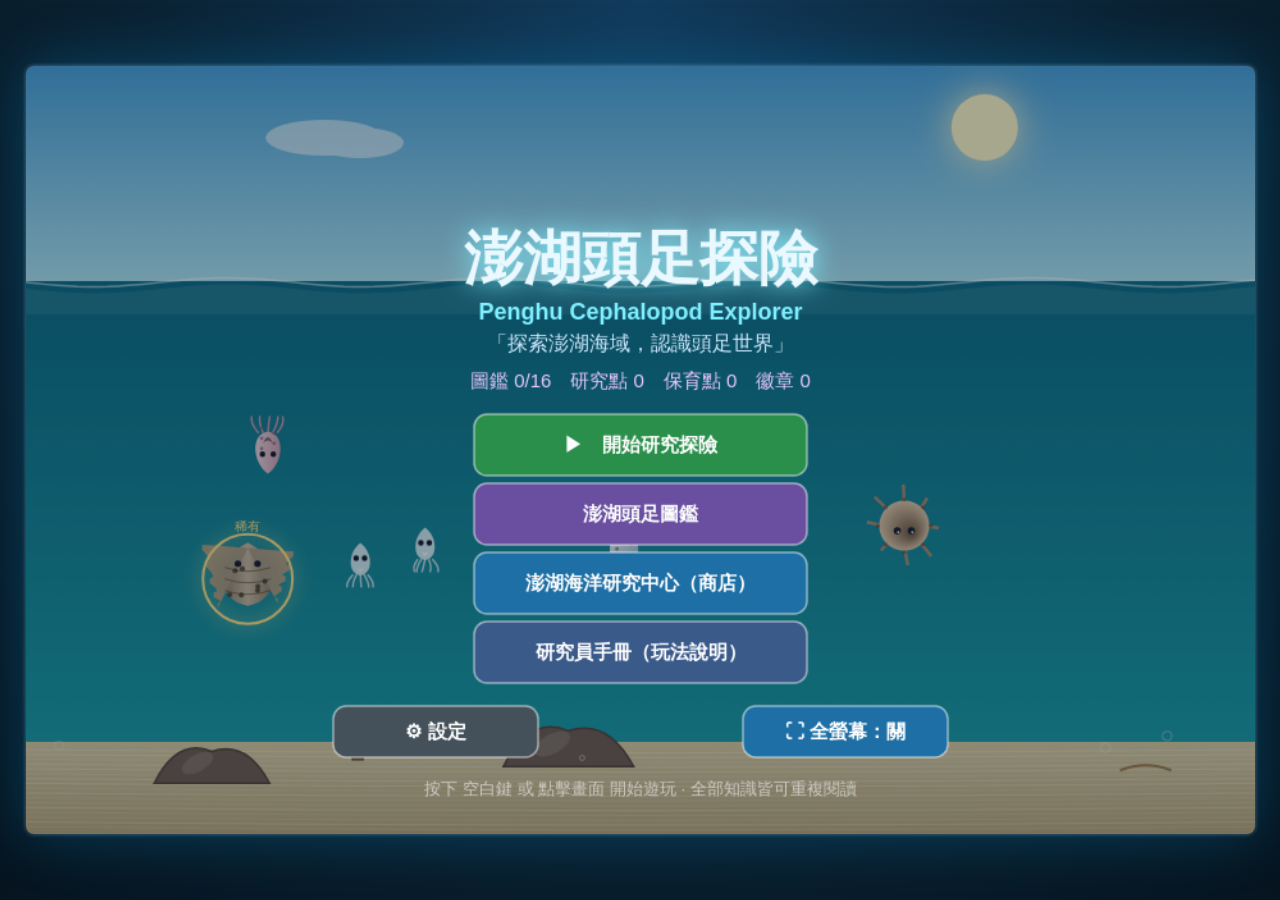
==== commit 23bdae1e: "feat: add Penghu cephalopod game with 15-species registry, test mode, and real photos" ====
--- a/games/頭足類遊戲.html
+++ b/games/頭足類遊戲.html
@@ -68,6 +68,40 @@
   SAVE_KEY: 'penghu_ceph_save_v1'
 };
 
+/* ============================================================
+   [GameState] 統一狀態機
+   任何 Popup / 選單開啟時，背景遊戲一律凍結（不偷偷繼續更新）。
+   HOME       主選單
+   SETTINGS   設定
+   TEST_MODE  測試模式設定
+   PLAYING    進行遊戲（測試模式也是 PLAYING + testing 旗標）
+   PAUSED     暫停選單（☰）
+   MISSION    任務簡報（brief）
+   INFO_CARD  資訊小卡（捕獲後）
+   SHOP       商城
+   ENCYCLOPEDIA 圖鑑
+   GAME_OVER  結束關卡（timeout）
+   CLEAR      關卡完成
+   END        全部完成
+   HELP       研究員手冊
+   ============================================================ */
+const GameState = {
+  HOME: 'menu',
+  SETTINGS: 'settings',
+  TEST_MODE: 'test',
+  PLAYING: 'play',
+  PAUSED: 'paused',
+  MISSION: 'brief',
+  INFO_CARD: 'card',
+  CONSERVATION_CHOICE: 'choice',
+  SHOP: 'shop',
+  ENCYCLOPEDIA: 'encyclopedia',
+  GAME_OVER: 'gameover',
+  CLEAR: 'clear',
+  END: 'end',
+  HELP: 'help'
+};
+
 /* --- 隨機與數學工具 --- */
 function rand(a, b) { return a + Math.random() * (b - a); }
 function randInt(a, b) { return Math.floor(rand(a, b + 1)); }
@@ -89,6 +123,8 @@
   return null;
 }
 function saveState(state) {
+  /* 測試模式：不得污染正式存檔（除非明確儲存測試結果） */
+  if (state && state.test && state.test.active) return;
   try {
     localStorage.setItem(CFG.SAVE_KEY, JSON.stringify({
       points: state.points,
@@ -279,6 +315,7 @@
 const SPECIES = [
   {
     id: 'xiaoquan', name: '白魷（小卷）', latin: 'Uroteuthis duvaucelii',
+    asset: 'uroteuthis-duvaucelii.jpg',
     local: '小卷、噘仔卷', habitat: '近岸淺海', time: '夜間', season: '夏季',
     diet: '小魚、磷蝦、甲殼類幼體',
     feature: '身體半透明、遊速極快，是澎湖夏季夜釣的明星。',
@@ -294,7 +331,8 @@
     escape: 'dart', escapeHint: '白魷游泳速度快，受到驚嚇時容易迅速逃離。'
   },
   {
-    id: 'suoguan', name: '小管', formal: '鎖管', latin: 'Uroteuthis edulis',
+    id: 'suoguan', name: '小管', latin: 'Uroteuthis edulis',
+    asset: 'uroteuthis-edulis.jpg',
     local: '透抽、真小管', habitat: '近海、海草床', time: '晨昏', season: '春～秋季',
     diet: '小魚、蝦類',
     feature: '體型比白魷大，背部有淡紫色的斑點。',
@@ -311,6 +349,7 @@
   },
   {
     id: 'huazhi', name: '花枝', latin: 'Sepia pharaonis',
+    asset: 'sepia-pharaonis.jpg',
     local: '虎斑烏賊、花枝', habitat: '沙泥淺海', time: '白天', season: '全年（秋冬最肥）',
     diet: '小魚、蝦、螃蟹',
     feature: '重量級選手，體側有一圈波浪狀的鰭，會變換花紋。',
@@ -327,6 +366,7 @@
   },
   {
     id: 'ruansi', name: '軟絲', latin: 'Sepioteuthis lessoniana',
+    asset: 'sepioteuthis-lessoniana.gif',
     local: '軟翅仔、擬烏賊', habitat: '珊瑚礁、岩礁', time: '晨昏', season: '夏季～初秋',
     diet: '小魚、蝦類',
     feature: '全身包覆一圈橢圓形鰭，會以體色變化躲避敵人。',
@@ -343,6 +383,7 @@
   },
   {
     id: 'zhangyu', name: '章魚', latin: 'Octopus vulgaris',
+    asset: 'octopus-vulgaris.gif',
     local: '真蛸、章魚', habitat: '岩礁', time: '夜晚', season: '全年（秋冬最肥）',
     diet: '螃蟹、貝類',
     feature: '八隻腕足、智慧超群，會鑽進岩縫躲藏。',
@@ -359,6 +400,7 @@
   },
   {
     id: 'wusei', name: '烏賊（金烏賊）', latin: 'Sepia esculenta',
+    asset: 'sepia-esculenta.jpg',
     local: '墨賊、烏賊', habitat: '沙泥淺海、海草床', time: '白天', season: '秋～冬季',
     diet: '小魚、小蝦',
     feature: '遇到危險會噴出墨汁，掩護自己逃脫。',
@@ -372,21 +414,291 @@
     timeW: { day: 1.5, night: 0.5, dusk: 1.0, dawn: 1.2 },
     depth: [0.40, 0.90], behavior: 'ink', palette: ['#c8b6a0', '#7a6a55', '#a89880'],
     escape: 'inkrand', escapeHint: '烏賊會噴出墨汁，再朝隨機方向迅速逃離。'
+  },
+  {
+    id: 'duanxiao', name: '短蛸', latin: 'Octopus minor',
+    local: '短腿仔、小章魚', habitat: '潮間帶、淺岩礁', time: '夜晚', season: '全年',
+    diet: '螃蟹、貝類、小型甲殼類',
+    feature: '腕短體圓、體色多變，是澎湖潮池常見的小型章魚。',
+    cuisine: '小章魚快炒、涼拌，肉質Ｑ彈。',
+    conserve: '未滿 200g 請放生，讓短蛸長大再捕。',
+    fact: '短蛸會在螺殼裡產卵，母親護卵到孵化才離開。',
+    weight: 1.0, value: 55, speed: 2.2, flee: 0.45, size: 20,
+    starSeason: 3, starTime: 4, starShore: 5, starWeight: 1,
+    habitatW: { harbor: 0.2, coastal: 0.25, sandy: 0.15, reef: 0.7, seagrass: 0.2, night: 0.75, intertidal: 0.85 },
+    seasonW: { spring: 1.2, summer: 1.2, autumn: 1.2, winter: 1.1 },
+    timeW: { day: 0.5, night: 2.2, dusk: 1.2, dawn: 1.0 },
+    depth: [0.55, 0.96], behavior: 'hide', palette: ['#c08a6a', '#7a4a33', '#e0b896'],
+    escape: 'shrink', escapeHint: '短蛸會縮成一團躲進石縫，難以拉回船上。'
+  },
+  {
+    id: 'nini', name: '擬烏賊', latin: 'Loligo japonica',
+    local: '日本槍魷仔', habitat: '近岸淺海', time: '夜晚', season: '夏季',
+    diet: '小魚、磷蝦',
+    feature: '小型槍魷，外套膜細長，常結群在近岸游動。',
+    cuisine: '炸小卷、汆燙小卷，夜市人氣小吃。',
+    conserve: '體長未滿 6 公分請放生。',
+    fact: '擬烏賊成群追逐時，海面會閃爍著牠們的螢光。',
+    weight: 1.2, value: 60, speed: 5.0, flee: 0.6, size: 25,
+    starSeason: 4, starTime: 4, starShore: 4, starWeight: 1,
+    habitatW: { harbor: 0.25, coastal: 0.6, sandy: 0.35, reef: 0.2, seagrass: 0.5, night: 0.85, intertidal: 0.1 },
+    seasonW: { spring: 1.1, summer: 2.0, autumn: 1.3, winter: 0.4 },
+    timeW: { day: 0.6, night: 2.2, dusk: 1.4, dawn: 0.8 },
+    depth: [0.30, 0.70], behavior: 'hover', palette: ['#e6f0f4', '#a8c6d4', '#7fa8bb'],
+    escape: 'dart', escapeHint: '擬烏賊受驚時會高速竄入深處。'
+  },
+  {
+    id: 'changwan', name: '長腕鎖管', latin: 'Uroteuthis chinensis',
+    local: '大尾、透抽', habitat: '近海、深水', time: '晨昏', season: '春～秋季',
+    diet: '小魚、蝦類',
+    feature: '體型修長、鰭長達外套膜後半，游速極快。',
+    cuisine: '三杯中卷、鹽烤透抽，燒烤攤的明星。',
+    conserve: '產卵期請避免捕捉抱卵個體。',
+    fact: '長腕鎖管靠噴射推進，短時間內可達時速 30 公里。',
+    weight: 2.2, value: 85, speed: 4.5, flee: 0.6, size: 26,
+    starSeason: 4, starTime: 4, starShore: 3, starWeight: 2,
+    habitatW: { harbor: 0.1, coastal: 0.5, sandy: 0.3, reef: 0.35, seagrass: 0.4, night: 0.7, intertidal: 0.05 },
+    seasonW: { spring: 1.4, summer: 1.6, autumn: 1.3, winter: 0.6 },
+    timeW: { day: 1.0, night: 1.3, dusk: 1.7, dawn: 1.6 },
+    depth: [0.35, 0.75], behavior: 'hover', palette: ['#f2d9d0', '#b9887a', '#8a5f55'],
+    escape: 'wiggle', escapeHint: '長腕鎖管加速逃離，動作又急又快。'
+  },
+  {
+    id: 'jiwuzei', name: '姬烏賊', latin: 'Sepia japonica',
+    local: '小墨仔', habitat: '沙泥淺海', time: '白天', season: '秋～冬季',
+    diet: '小魚、小蝦',
+    feature: '體型小巧的烏賊，殼薄易碎，常在沙底藏身。',
+    cuisine: '炸小烏賊、烏賊醋溜，小巧美味。',
+    conserve: '抱卵個體請放生。',
+    fact: '姬烏賊的墨囊小小一顆，但噴出來一樣能瞬間遮蔽視線。',
+    weight: 1.8, value: 75, speed: 3.2, flee: 0.5, size: 24,
+    starSeason: 4, starTime: 3, starShore: 4, starWeight: 2,
+    habitatW: { harbor: 0.15, coastal: 0.45, sandy: 0.8, seagrass: 0.4, night: 0.3, reef: 0.1, intertidal: 0.25 },
+    seasonW: { spring: 1.0, summer: 0.6, autumn: 1.6, winter: 1.8 },
+    timeW: { day: 1.5, night: 0.5, dusk: 1.0, dawn: 1.2 },
+    depth: [0.40, 0.85], behavior: 'bottom', palette: ['#d4bda0', '#95826a', '#b8a488'],
+    escape: 'ink', escapeHint: '姬烏賊噴墨後朝深海方向逃離。'
+  },
+  {
+    id: 'rocket', name: '火箭魷', latin: 'Sthenoteuthis oualaniensis',
+    local: '火箭小管、菱鰭魷', habitat: '外洋、深水', time: '夜晚', season: '夏季',
+    diet: '小魚、浮游動物',
+    feature: '全身流線、鰭呈菱形，是推進速度最快的魷類之一。',
+    cuisine: '火箭小管湯、鹽烤，肉質彈牙。',
+    conserve: '幼體請放生，保護大洋族群。',
+    fact: '火箭魷能跳出水面滑行，躲避掠食者。',
+    weight: 1.6, value: 90, speed: 6.5, flee: 0.85, size: 22,
+    starSeason: 4, starTime: 4, starShore: 2, starWeight: 1,
+    habitatW: { harbor: 0.05, coastal: 0.3, sandy: 0.2, reef: 0.15, seagrass: 0.25, night: 0.9, intertidal: 0.0 },
+    seasonW: { spring: 1.0, summer: 2.1, autumn: 1.4, winter: 0.3 },
+    timeW: { day: 0.4, night: 2.4, dusk: 1.5, dawn: 0.6 },
+    depth: [0.25, 0.60], behavior: 'dart', palette: ['#cfe6f0', '#8fb2c4', '#5f8aa0'],
+    escape: 'dash', escapeHint: '火箭魷瞬間衝刺，難以追上。'
+  },
+  {
+    id: 'giantoct', name: '巨型章魚', latin: 'Enteroctopus dofleini',
+    local: '太平洋巨章、相撲章魚', habitat: '深岩礁、洞穴', time: '夜晚', season: '全年',
+    diet: '螃蟹、龍蝦、大型貝類',
+    feature: '可長到數十公斤，是體型最大的章魚，腕展超過 4 公尺。',
+    cuisine: '章魚腳切片、炭烤章魚，澎湖冬季名菜。',
+    conserve: '體重未滿 3 公斤請放生，保護親代種群。',
+    fact: '巨型章魚智商極高，能開瓶拆罐、學會走出迷宮。',
+    weight: 15.0, value: 260, speed: 1.5, flee: 0.3, size: 52,
+    starSeason: 3, starTime: 5, starShore: 3, starWeight: 5,
+    habitatW: { harbor: 0.05, coastal: 0.15, sandy: 0.1, reef: 0.8, seagrass: 0.1, night: 0.9, intertidal: 0.1 },
+    seasonW: { spring: 1.2, summer: 0.9, autumn: 1.3, winter: 1.4 },
+    timeW: { day: 0.4, night: 2.4, dusk: 1.1, dawn: 0.8 },
+    depth: [0.70, 0.99], behavior: 'hide', palette: ['#a8553a', '#6e3a28', '#c88060'],
+    escape: 'shrink', escapeHint: '巨型章魚力大無窮，一旦鑽進岩洞就很難拉回。'
+  },
+  {
+    id: 'mimic', name: '擬態章魚', latin: 'Thaumoctopus mimicus',
+    local: '模仿章魚', habitat: '珊瑚礁、泥沙交錯區', time: '白天', season: '全年',
+    diet: '小魚、小蝦、螃蟹',
+    feature: '能模仿海蛇、比目魚、獅子魚等多種生物的形態與行為。',
+    cuisine: '性情特殊，主要為研究與觀賞用途。',
+    conserve: '數量稀少，請以觀察代替捕撈。',
+    fact: '擬態章魚是目前已知唯一會模仿其他物種的章魚。',
+    weight: 1.6, value: 110, speed: 2.5, flee: 0.5, size: 28,
+    starSeason: 3, starTime: 4, starShore: 5, starWeight: 2,
+    habitatW: { harbor: 0.05, coastal: 0.3, sandy: 0.55, reef: 0.7, seagrass: 0.4, night: 0.4, intertidal: 0.3 },
+    seasonW: { spring: 1.2, summer: 1.3, autumn: 1.2, winter: 1.0 },
+    timeW: { day: 1.6, night: 0.4, dusk: 1.2, dawn: 1.2 },
+    depth: [0.45, 0.85], behavior: 'hover', palette: ['#e0c5a8', '#a88a6e', '#7a5f4a'],
+    escape: 'dart', escapeHint: '擬態章魚會假裝成別的生物，趁機溜走。'
+  },
+  {
+    id: 'blueoct', name: '藍環章魚', latin: 'Hapalochlaena maculosa',
+    local: '太平洋藍環章魚', habitat: '潮池、淺礁', time: '夜晚', season: '全年',
+    diet: '螃蟹、小蝦、貝類',
+    feature: '體型嬌小卻身懷劇毒，受驚時體表會亮起鮮豔的藍色圓環。',
+    cuisine: '毒性極強，不可食用。',
+    conserve: '切勿徒手碰觸，避免被咬傷。',
+    fact: '藍環章魚的毒液足以麻痺神經，是目前對人最危險的章魚之一。',
+    weight: 0.3, value: 200, speed: 1.8, flee: 0.4, size: 14,
+    starSeason: 3, starTime: 5, starShore: 5, starWeight: 1,
+    habitatW: { harbor: 0.05, coastal: 0.2, sandy: 0.1, reef: 0.75, seagrass: 0.15, night: 0.8, intertidal: 0.9 },
+    seasonW: { spring: 1.2, summer: 1.2, autumn: 1.2, winter: 1.2 },
+    timeW: { day: 0.5, night: 2.3, dusk: 1.2, dawn: 1.0 },
+    depth: [0.55, 0.9], behavior: 'hide', palette: ['#c9a05a', '#8a6a2a', '#e0c06a'],
+    escape: 'shrink', escapeHint: '藍環章魚受驚縮成一團，並亮起警告的藍環。'
+  },
+  {
+    id: 'giantsq', name: '大王魷', latin: 'Architeuthis dux',
+    local: '巨魷、深海大王', habitat: '極深洋底', time: '夜晚', season: '冬季',
+    diet: '深海魚、其他魷類',
+    feature: '世界上最長的軟體動物之一，成體可達十幾公尺，兩根長腕拖曳如鞭。',
+    cuisine: '深海霸主，以科學研究為主。',
+    conserve: '極少現身，捕獲請通報研究單位。',
+    fact: '大王魷的眼睛比籃球還大，是動物界最大的眼睛。',
+    weight: 50.0, value: 500, speed: 8.0, flee: 0.9, size: 60,
+    starSeason: 2, starTime: 5, starShore: 1, starWeight: 5,
+    habitatW: { harbor: 0.0, coastal: 0.05, sandy: 0.05, reef: 0.2, seagrass: 0.05, night: 0.6, intertidal: 0.0 },
+    seasonW: { spring: 1.0, summer: 0.5, autumn: 1.3, winter: 1.8 },
+    timeW: { day: 0.3, night: 2.4, dusk: 0.8, dawn: 0.4 },
+    depth: [0.85, 1.0], behavior: 'dart', palette: ['#8a0d1f', '#5c0a14', '#c23040'],
+    escape: 'ink', escapeHint: '大王魷噴出大量墨汁後，朝深海長驅直入。'
+  },
+  {
+    id: 'vampire', name: '吸血鬼魷', latin: 'Vampyroteuthis infernalis',
+    local: '吸血鬼烏賊', habitat: '深海無光帶', time: '夜晚', season: '全年',
+    diet: '海洋雪（有機碎屑）',
+    feature: '不是真正的魷魚，腕間有薄膜如斗篷，是遠古的秘密物種。',
+    cuisine: '深海居民，不適合食用。',
+    conserve: '棲息深海，捕獲請放回原棲地。',
+    fact: '吸血鬼魷的眼睛在黑暗深海裡會發出幽藍微光，因而得名。',
+    weight: 0.5, value: 300, speed: 2.5, flee: 0.5, size: 20,
+    starSeason: 3, starTime: 5, starShore: 1, starWeight: 1,
+    habitatW: { harbor: 0.0, coastal: 0.02, sandy: 0.02, reef: 0.15, seagrass: 0.02, night: 0.45, intertidal: 0.0 },
+    seasonW: { spring: 1.1, summer: 0.8, autumn: 1.2, winter: 1.4 },
+    timeW: { day: 0.3, night: 2.5, dusk: 0.7, dawn: 0.4 },
+    depth: [0.9, 1.0], behavior: 'hover', palette: ['#5a3a6a', '#2a1a3a', '#7a5a8a'],
+    escape: 'dash', escapeHint: '吸血鬼魷翻起斗篷般的薄膜，消失在黑暗深海。'
   }
 ];
 
+/* ============================================================
+   [模組 3.5] 真實素材（Wikimedia Commons 合法授權影像）
+   整合範圍：圖鑑 / 資訊小卡 / 保育選擇。照片以 cover-fit 繪製、
+   未載入完成時自動回退到程式繪製，不影響既有遊玩機制。
+   完整授權明細（author/license/sourceUrl）見 assets/cephalopods/cephalopods.json
+   ============================================================ */
+const ASSET_MAP = {
+  suoguan: 'assets/cephalopods/uroteuthis-edulis.jpg',
+  xiaoquan: 'assets/cephalopods/uroteuthis-duvaucelii.jpg',
+  huazhi: 'assets/cephalopods/sepia-pharaonis.jpg',
+  ruansi: 'assets/cephalopods/sepioteuthis-lessoniana.gif',
+  zhangyu: 'assets/cephalopods/octopus-vulgaris.gif',
+  wusei: 'assets/cephalopods/sepia-esculenta.jpg'
+};
+const IMAGES = {};   // { speciesId: HTMLImageElement }
+window.__ASSET_MAP = ASSET_MAP;   /* 供自動化測試 / 除錯使用 */
+window.__IMAGES = IMAGES;
+function loadCephImages() {
+  if (typeof Image === 'undefined') return;   // Node 測試環境跳過
+  for (const id in ASSET_MAP) {
+    const img = new Image();
+    img.onload = () => { img._ok = true; };
+    img.onerror = () => { img._ok = false; };
+    img.src = ASSET_MAP[id];
+    IMAGES[id] = img;
+  }
+}
+window.loadCephImages = loadCephImages;   /* 供自動化測試 / 除錯使用 */
 /* ============================================================
    [模組 4] 資料庫：關卡（海域）設定
    ============================================================ */
 const LEVELS = [
-  { loc: 'harbor',    name: '澎湖港',       tod: 'day',   season: 'spring', weather: ['sunny'],          time: 75, mission: { sid: 'xiaoquan', n: 2 } },
-  { loc: 'coastal',   name: '近海',         tod: 'day',   season: 'summer', weather: ['sunny', 'cloudy'], time: 80, mission: { sid: 'xiaoquan', n: 3 } },
-  { loc: 'sandy',     name: '沙地淺海',     tod: 'day',   season: 'summer', weather: ['sunny', 'cloudy'], time: 85, mission: { sid: 'huazhi',   n: 2 } },
-  { loc: 'reef',      name: '珊瑚礁',       tod: 'dusk',  season: 'autumn', weather: ['sunny', 'rainy'],  time: 85, mission: { sid: 'ruansi',   n: 3 } },
-  { loc: 'seagrass',  name: '海草床',       tod: 'dusk',  season: 'spring', weather: ['sunny', 'rainy'],  time: 80, mission: { sid: 'suoguan',  n: 3 } },
-  { loc: 'night',     name: '夜間海域',     tod: 'night', season: 'summer', weather: ['clear'],          time: 90, mission: { sid: 'xiaoquan', n: 4 } },
-  { loc: 'intertidal',name: '潮間帶',       tod: 'dawn',  season: 'winter', weather: ['sunny', 'stormy'], time: 80, mission: { sid: 'zhangyu',  n: 2 } }
+  /*
+    15 個正式任務。保留引擎既有欄位（levelLoc/loc/name/tod/season/weather/time/mission），
+    新增需求欄位：levelId / levelName / timeOfDay / targetSpecies / timeLimit /
+    habitat / depth / temperature / environment / spawnProbability /
+    captureDifficulty / captureStrategy / researchReward / conservationReward。
+    extended = true → 教育延伸研究關（世界遠洋 / 深層內容，非澎湖鄰海原生限制地）。
+    final = true → 最終階段。
+  */
+  { levelId: 1, levelName: '澎湖港・新手演習', loc: 'harbor', name: '澎湖港', tod: 'day', timeOfDay: 'day', season: 'spring',
+    weather: ['sunny'], time: 75, mission: { sid: 'xiaoquan', n: 2 },
+    targetSpecies: 'xiaoquan', timeLimit: 75, habitat: '近岸淺海、海草床', depth: '近海', temperature: 27, environment: 'sunny',
+    spawnProbability: 0.9, captureDifficulty: 1, captureStrategy: '小卷遊速快，先等游近再快速放下捕撈器。',
+    researchReward: 5, conservationReward: 0 },
+  { levelId: 2, levelName: '近海・夜間漁火', loc: 'coastal', name: '近海', tod: 'night', timeOfDay: 'night', season: 'summer',
+    weather: ['clear'], time: 85, mission: { sid: 'suoguan', n: 2 },
+    targetSpecies: 'suoguan', timeLimit: 85, habitat: '近海（夜間群游）', depth: '近海', temperature: 26, environment: 'night',
+    spawnProbability: 1.0, captureDifficulty: 2, captureStrategy: '夜間照明誘集，小管大量出現。',
+    researchReward: 7, conservationReward: 1 },
+  { levelId: 3, levelName: '海草床・晨昏小管', loc: 'seagrass', name: '海草床', tod: 'dusk', timeOfDay: 'dusk', season: 'spring',
+    weather: ['sunny', 'rainy'], time: 80, mission: { sid: 'suoguan', n: 3 },
+    targetSpecies: 'suoguan', timeLimit: 80, habitat: '海草床（晨昏出遊）', depth: '近海', temperature: 24, environment: 'dusk',
+    spawnProbability: 1.1, captureDifficulty: 2, captureStrategy: '清晨黃昏為小管活躍時刻，動作與時機並重。',
+    researchReward: 8, conservationReward: 2 },
+  { levelId: 4, levelName: '初夏沙波・透抽', loc: 'sandy', name: '沙地淺海', tod: 'day', timeOfDay: 'day', season: 'summer',
+    weather: ['sunny', 'cloudy'], time: 85, mission: { sid: 'xiaoquan', n: 3 },
+    targetSpecies: 'xiaoquan', timeLimit: 85, habitat: '沙泥淺海', depth: '近海', temperature: 29, environment: 'sunny',
+    spawnProbability: 0.95, captureDifficulty: 1, captureStrategy: '透抽夏天最活躍，動作要快。',
+    researchReward: 4, conservationReward: 1 },
+  { levelId: 5, levelName: '秋・沙泥花枝', loc: 'sandy', name: '沙泥淺海', tod: 'day', timeOfDay: 'day', season: 'autumn',
+    weather: ['sunny', 'cloudy'], time: 95, mission: { sid: 'huazhi', n: 2 },
+    targetSpecies: 'huazhi', timeLimit: 95, habitat: '沙泥淺海', depth: '近海', temperature: 25, environment: 'sandy',
+    spawnProbability: 1.1, captureDifficulty: 3, captureStrategy: '花枝重量大且會噴墨，需先升捲線器與防墨。',
+    researchReward: 11, conservationReward: 3 },
+  { levelId: 6, levelName: '珊瑚礁・軟絲之舞', loc: 'reef', name: '珊瑚礁', tod: 'dusk', timeOfDay: 'dusk', season: 'autumn',
+    weather: ['sunny', 'rainy'], time: 95, mission: { sid: 'ruansi', n: 3 },
+    targetSpecies: 'ruansi', timeLimit: 95, habitat: '珊瑚礁、岩礁', depth: '近海', temperature: 26, environment: 'reef',
+    spawnProbability: 1.1, captureDifficulty: 3, captureStrategy: '軟絲敏捷常躲礁縫，時機要精準。',
+    researchReward: 8, conservationReward: 2 },
+  { levelId: 7, levelName: '礁間夜探・章魚', loc: 'reef', name: '礁岩區', tod: 'night', timeOfDay: 'night', season: 'autumn',
+    weather: ['clear'], time: 100, mission: { sid: 'zhangyu', n: 2 },
+    targetSpecies: 'zhangyu', timeLimit: 100, habitat: '岩礁（夜間出沒）', depth: '中層', temperature: 23, environment: 'nightreef',
+    spawnProbability: 1.2, captureDifficulty: 4, captureStrategy: '章魚夜間在礁石縫穿梭，需配合聲納。',
+    researchReward: 9, conservationReward: 3 },
+  { levelId: 8, levelName: '寒冬墨賊來襲', loc: 'sandy', name: '沙泥淺海', tod: 'day', timeOfDay: 'day', season: 'winter',
+    time: 90, weather: ['sunny', 'stormy'], mission: { sid: 'wusei', n: 3 },
+    targetSpecies: 'wusei', timeLimit: 90, habitat: '沙泥・海草床', depth: '中層', temperature: 16, environment: 'winter',
+    spawnProbability: 1.2, captureDifficulty: 4, captureStrategy: '烏賊冬天肥美且噴墨，需防墨對策。',
+    researchReward: 8, conservationReward: 2 },
+  { levelId: 9, levelName: '深海監測・斷層', loc: 'seagrass', name: '深水海草', tod: 'dusk', timeOfDay: 'dusk', season: 'autumn',
+    time: 100, weather: ['sunny'], mission: { sid: 'wusei', n: 4 },
+    targetSpecies: 'wusei', timeLimit: 100, habitat: '深水區', depth: '深海', temperature: 12, environment: 'deep',
+    spawnProbability: 1.15, captureDifficulty: 5, captureStrategy: '深海光線不足，依聲納導航。',
+    researchReward: 12, conservationReward: 2, extended: true },
+  { levelId: 10, levelName: '極限洄游・白魷', loc: 'coastal', name: '洄游帶', season: 'all', tod: 'dawn', timeOfDay: 'dawn',
+    time: 100, weather: ['clear'], mission: { sid: 'xiaoquan', n: 8 },
+    targetSpecies: 'xiaoquan', timeLimit: 120, habitat: '大洋洄游帶', depth: '中/深', temperature: 20, environment: 'migration',
+    spawnProbability: 1.2, captureDifficulty: 5, captureStrategy: '洄游速度快，需極敏捷的操作。',
+    researchReward: 12, conservationReward: 2, extended: true },
+  { levelId: 11, levelName: '終夜・全域整合', loc: 'night', name: '全海域', tod: 'night', timeOfDay: 'night', season: 'all',
+    time: 120, weather: ['stormy'], mission: { sid: 'huazhi', n: 3 },
+    targetSpecies: 'huazhi', timeLimit: 120, habitat: '全域', depth: '深層', temperature: 10, environment: 'apex',
+    spawnProbability: 1.2, captureDifficulty: 5, captureStrategy: '終極關卡：橫跨全棲地，決戰肥美花枝。',
+    researchReward: 12, conservationReward: 3, final: true },
+  { levelId: 12, levelName: '寒冬・手撈好時', loc: 'intertidal', name: '潮間帶', tod: 'dawn', timeOfDay: 'dawn', season: 'winter',
+    time: 80, weather: ['sunny', 'stormy'], mission: { sid: 'zhangyu', n: 2 },
+    targetSpecies: 'zhangyu', timeLimit: 80, habitat: '潮間帶礁岩', depth: '潮間帶', temperature: 16, environment: 'tidal',
+    spawnProbability: 1.0, captureDifficulty: 3, captureStrategy: '章魚躲岩縫，先誘其現身再快速收鉤。',
+    researchReward: 9, conservationReward: 4 },
+  { levelId: 13, levelName: '深礁・軟絲探照', loc: 'reef', name: '深礁', tod: 'night', timeOfDay: 'night', season: 'autumn',
+    time: 100, weather: ['clear'], mission: { sid: 'ruansi', n: 4 },
+    targetSpecies: 'ruansi', timeLimit: 100, habitat: '深礁與大礁岩', depth: '深海', temperature: 14, environment: 'nightreef',
+    spawnProbability: 1.2, captureDifficulty: 5, captureStrategy: '夜晚軟絲於深礁棲息，需搭配聲納跟夜燈。',
+    researchReward: 12, conservationReward: 3, extended: true },
+  { levelId: 14, levelName: '蒼月・極深海', loc: 'intertidal', name: '極深水', tod: 'night', timeOfDay: 'night', season: 'winter',
+    time: 110, weather: ['stormy'], mission: { sid: 'zhangyu', n: 4 },
+    targetSpecies: 'zhangyu', timeLimit: 110, habitat: '極深層（熔岩洞）', depth: '極深', temperature: 8, environment: 'abyss',
+    spawnProbability: 1.1, captureDifficulty: 6, captureStrategy: '極深水壓大，挑戰最大章魚。',
+    researchReward: 15, conservationReward: 4, extended: true },
+  { levelId: 15, levelName: '曙・最終試煉', loc: 'seagrass', name: '曙光海', tod: 'dawn', timeOfDay: 'dawn', season: 'spring',
+    time: 60, weather: ['clear'], mission: { sid: 'xiaoquan', n: 10 },
+    targetSpecies: 'xiaoquan', timeLimit: 60, habitat: '最終試煉場', depth: '中層', temperature: 21, environment: 'final',
+    spawnProbability: 1.4, captureDifficulty: 5, captureStrategy: '終極技巧考驗，限時一分鐘大豐收。',
+    researchReward: 0, conservationReward: 0, final: true }
 ];
+for (const L of LEVELS) {
+  /* 生成數量 = 需求數量 + 1（容錯一隻）。requiredCount 與 mission.n 為「通關需求」，
+     spawnCount 僅控制場上「目標物種」的生成上限。 */
+  L.requiredCount = (L.requiredCount !== undefined) ? L.requiredCount : L.mission.n;
+  L.spawnCount = L.requiredCount + 1;
+}
 const LOC_NAMES = {
   harbor: '澎湖港', coastal: '近海', sandy: '沙地', reef: '珊瑚礁',
   seagrass: '海草床', night: '夜間海域', intertidal: '潮間帶'
@@ -664,19 +976,26 @@
 
 /* ---------- Panel：暗幕 + 框架 + 標題，回傳內容流 ---------- */
 class UIPanel {
+  /* 徽章（標題）佔用的垂直空間：比 (y-18 到 y+16) 再留 margin，防內容重疊。 */
+  static BADGE_TOP = 18;
+  static BADGE_BOTTOM = 16;
   static open(x, y, w, h, title) {
     ctx.fillStyle = 'rgba(4,20,34,0.93)';
     roundRect(x, y, w, h, UI.panelRadius); ctx.fill();
     ctx.strokeStyle = '#3aa7c8'; ctx.lineWidth = 2; ctx.stroke();
+    let contentPad = UI.pad;
     if (title) {
       const tw = ctx.measureText(title).width + 34;
       ctx.fillStyle = '#1d6fa5';
-      roundRect(x + 20, y - 18, tw, 34, 17); ctx.fill();
+      roundRect(x + 20, y - 18, tw, 18 + UIPanel.BADGE_BOTTOM, 17); ctx.fill();
       ctx.font = 'bold 17px ' + FONT; ctx.textAlign = 'left'; ctx.fillStyle = '#fff';
       ctx.fillText(title, x + 37, y + 5);
       ctx.textAlign = 'left';
-    }
-    return new UIFlow(x, y, w, { pad: UI.pad });
+      /* 內容從徽章底緣（y + BADGE_BOTTOM）下方開始，保證標題與統計不重疊 */
+      contentPad = UIPanel.BADGE_BOTTOM + UI.gap;
+    }
+    const fl = new UIFlow(x, y, w, { pad: contentPad });
+    return fl;
   }
 }
 
@@ -763,6 +1082,70 @@
     const t = new UIText(text, Object.assign({ size: 12, color: '#d8ecf8', lh: this.lh }, o, { maxW: this.descW }));
     t.draw(this.tx, y, this.descW);
     return t.height;
+  }
+}
+
+/* ---------- Header 統一排版：標題 + StatsRow ----------
+   以 padding / margin / gap / fontMetrics 計算位置，
+   禁止各處自行決定 y 座標；文字統一使用 textBaseline='top'。
+   以後新增項目（時間/關卡/任務…）只要把項目加到 items，
+   就會自動排列、不重疊、不隨數字變長而碰撞。 */
+class Header {
+  constructor(x, y, w, o) {
+    o = o || {};
+    this.x = x; this.y = y; this.w = w;
+    this.padTop = o.padTop != null ? o.padTop : 20;
+    this.padL = o.padLeft != null ? o.padLeft : 24;
+    this.padR = o.padRight != null ? o.padRight : 24;
+    this.margin = o.margin != null ? o.margin : 16;      // 標題與 Stats 間距（margin-top 14~20）
+    this.gap = o.gap != null ? o.gap : 24;               // Stats 內容間距
+    this.titleSize = o.titleSize || 22;
+    this.statSize = o.statSize || 18;
+    this.titleColor = o.titleColor || '#eaf9ff';
+    this.statColor = o.statColor || '#ffffff';
+    this.accentColor = o.accentColor || '#7ef0ff';
+    this.weakColor = o.weakColor || '#9fb8c8';
+    this.iconGap = o.iconGap != null ? o.iconGap : 8;    // 統計圖示與文字間距
+    this._y = this.y + this.padTop;                      // 目前繪製頂端（top-baseline）
+    this._x = this.x + this.padL;
+    this._w = Math.max(1, this.w - this.padL - this.padR);
+    this._limitW = o.maxColW || Math.max(1, this.w - this.padL * 2);
+  }
+  /* 標題行（top-baseline）；回傳本身以利鏈接 */
+  title(text, o) {
+    o = o || {};
+    ctx.font = 'bold ' + (o.size || this.titleSize) + 'px ' + FONT;
+    ctx.textAlign = 'left'; ctx.textBaseline = 'top';
+    ctx.fillStyle = o.color || this.titleColor;
+    ctx.fillText(text, this._x, this._y);
+    this._y += this.titleSize;
+    this._y += this.margin;
+    return this;
+  }
+  /* 統計列：以量測寬度逐項前推 x；『研究點：10,000』再長也不會撞到下一項 */
+  row(items, o) {
+    o = o || {};
+    let x = this._x;
+    ctx.textAlign = 'left'; ctx.textBaseline = 'top';
+    for (const it of items) {
+      const size = it.size || it.sz || o.size || this.statSize;
+      ctx.font = (it.bold ? 'bold ' : '') + size + 'px ' + FONT;
+      ctx.fillStyle = it.color || it.c || this.statColor;
+      ctx.fillText(String(it.text), x, this._y);
+      x += ctx.measureText(String(it.text)).width + (it.gap != null ? it.gap : this.gap);
+    }
+    this._y += this.statSize;
+    return this;
+  }
+  /* 給定 Header 參數，回傳其總高度（供背景先畫） */
+  static heightFor(o) {
+    o = o || {};
+    const padTop = o.padTop != null ? o.padTop : 20;
+    const titleSize = o.titleSize || 22;
+    const margin = o.margin != null ? o.margin : 16;
+    const statSize = o.statSize || 18;
+    const padBottom = o.padBottom != null ? o.padBottom : 14;
+    return padTop + titleSize + margin + statSize + padBottom;
   }
 }
 
@@ -1446,6 +1829,16 @@
       case 'huazhi': this.drawCuttle(s, swimK, true); break;
       case 'wusei': this.drawCuttle(s, swimK, false); break;
       case 'zhangyu': this.drawOcto(s, swimK); break;
+      /* 擴充物種：魷類 / 烏賊類 / 章魚類，直接重用現有繪製函式 */
+      case 'rocket': this.drawSquid(s, swimK, true); break;      /* 火箭魷：偏白魷體色 */
+      case 'nini': case 'changwan': this.drawSquid(s, swimK, false); break;
+      case 'giantsq': this.drawSquid(s, swimK, false); break;    /* 大王魷：深色大型魷 */
+      case 'jiwuzei':
+        this.drawCuttle(s, swimK, false);
+        break;
+      case 'duanxiao': case 'giantoct': case 'mimic': case 'blueoct': case 'vampire':
+        this.drawOcto(s, swimK);
+        break;
     }
     /* 特殊標記 */
     if (this.isJuvenile) {
@@ -1669,6 +2062,26 @@
     /* 暫存：捕獲等待選擇 */
     this.pendingCatch = null;
     this.cardData = null;
+    this.encyPage = 0;   /* 圖鑑分頁（物種擴充後用） */
+
+    /* 測試模式（GameState.TEST_MODE / 進行中的 PLAYING + testing 旗標）
+       進入時快照正式資料；離開未儲存則完全還原，不污染正式進度。 */
+    this.test = {
+      active: false,        // 目前身處測試階段
+      snapshot: null,       // 進入測試時的正規資料備份
+      cfg: {                // 測試模式設定（自由選擇）
+        levelIndex: 0,
+        speciesIdx: 0,
+        timeOfDay: 'day',
+        season: 'spring',
+        depth: 'near',
+        probability: 1.0,
+        infiniteTime: true,
+        infinitePoints: true,
+        infiniteConserve: true
+      },
+      debug: false          // Debug Panel 開關
+    };
 
     this.sfxOn = true;
     this.fsPref = loadFsPref();   // 全螢幕偏好（localStorage 記憶）
@@ -1694,6 +2107,7 @@
     this.catchCount = 0;
     this.missionDone = false;
     this.spawnTimer = 0;
+    this.targetSpawned = 0;    // 目標物種已生成數量（每關從 0 起算）
     this.toasts = [];
     this.floats = [];
     this.state = 'brief';
@@ -1711,15 +2125,30 @@
     Sfx.seagull();
   }
 
-  /* 產生一隻生物（依棲地/季節/時間權重） */
+  /* 產生一隻生物（依棲地/季節/時間權重；測試模式可覆寫出現機率） */
   spawnCeph() {
     const L = this.level;
+    /* 目標物種配額：僅正式遊玩（brief/play）計數並設上限，選單背景不消耗配額 */
+    const inSession = this.state === GameState.MISSION || this.state === GameState.PLAYING;
+    const targetSid = (L && L.mission) ? L.mission.sid : null;
+    const targetCap = (L && L.spawnCount) ? L.spawnCount : 0;
     const wts = [];
+    /* 測試模式：強制指定物種 + 指定出現機率 */
+    const testMode = this.test && this.test.active;
+    const forced = testMode ? SPECIES[this.test.cfg.speciesIdx] : null;
     for (const sp of SPECIES) {
       let w = (sp.habitatW[L.loc] || 0.05) * (sp.seasonW[L.season] || 1) * (sp.timeW[L.tod] || 1);
-      if (sp.id === L.mission.sid) w *= 2.2 * (1 + this.upgrade('bait') * 0.7); // 任務目標 + 誘餌加成
-      if (sp.id === L.mission.sid && this.missionDone) w *= 0.6;               // 任務完成後遞減
-      if (L.tod === 'night' && this.upgrade('light') > 0) w *= 1 + this.upgrade('light') * 0.35;
+      if (testMode) {
+        if (forced && sp.id === forced.id) w = 1.0 * this.test.cfg.probability;   // 指定物種
+        else w = 0.02;                                                             // 其餘幾乎不出現
+      } else {
+        if (sp.id === targetSid) {
+          if (inSession && targetCap > 0 && this.targetSpawned >= targetCap) w = 0; // 已達上限，不再生成
+          else w *= 2.2 * (1 + this.upgrade('bait') * 0.7);                           // 任務目標 + 誘餌加成
+        }
+        if (sp.id === targetSid && this.missionDone) w *= 0.6;               // 任務完成後遞減
+        if (L.tod === 'night' && this.upgrade('light') > 0) w *= 1 + this.upgrade('light') * 0.35;
+      }
       if (w > 0.001) wts.push({ sp, w });
     }
     if (!wts.length) return;
@@ -1727,11 +2156,18 @@
     let r = Math.random() * total, chosen = wts[0].sp;
     for (const it of wts) { r -= it.w; if (r <= 0) { chosen = it.sp; break; } }
     const opts = {};
-    if (Math.random() < 0.2 && chosen.weight > 1) { opts.isJuvenile = true; opts.sizeMul = 0.6; opts.weightMul = 0.5; opts.valueMul = 0.4; }
-    if (Math.random() < 0.06) { opts.isRare = true; opts.valueMul = 2.2; }
+    if (!testMode && Math.random() < 0.2 && chosen.weight > 1) { opts.isJuvenile = true; opts.sizeMul = 0.6; opts.weightMul = 0.5; opts.valueMul = 0.4; }
+    if (!testMode && Math.random() < 0.06) { opts.isRare = true; opts.valueMul = 2.2; }
+    this.postSpawn(chosen, inSession, targetSid);
     const c = new Ceph(chosen, this, opts);
     this.creatures.push(c);
     return c;
+  }
+  /* 生成後：正式遊玩中每次「目標物種」誕生都計數一次（捕獲前逃逸仍視為已生成，不重複補） */
+  postSpawn(chosen, inSession, targetSid) {
+    if (!this.test || !this.test.active) {
+      if (inSession && targetSid && chosen.id === targetSid) this.targetSpawned += 1;
+    }
   }
 
   removeCeph(c) {
@@ -1763,17 +2199,24 @@
     return 1 + this.upgrade('gear') * 0.1;
   }
 
-  /* Popup / Modal 狀態：開啟時背景場景完全停止 */
+  /* Popup / Modal 狀態：開啟時背景場景完全停止（GameState.PAUSED / 資訊卡等） */
   isModal() {
     return this.state === 'card' || this.state === 'choice' || this.state === 'shop' ||
       this.state === 'settings' || this.state === 'help' || this.state === 'encyclopedia' ||
-      this.state === 'end';
+      this.state === 'end' || this.state === 'paused' || this.state === 'test';
   }
 
   /* ---------- 主更新迴圈 ---------- */
   update(dt) {
     this.time += dt;
     this.frame++;
+    /* 暫停（GameState.PAUSED）：停止所有進度相關更新，僅保留 UI 渲染。
+       粒子 / 泡泡 / 生物 / 鉤子 / SpawnTimer / Countdown / 動畫全部凍結。 */
+    if (this.state === GameState.PAUSED) {
+      this.fsFade -= dt;
+      if (this.fsFade < 0) this.fsFade = 0;
+      return;
+    }
     Particles.update(dt);
     if (!this.isModal()) Bubbles.update(dt);
     if (!this.isModal()) this.bgTime = this.time;
@@ -1820,10 +2263,12 @@
   /* ---------- 遊玩狀態更新 ---------- */
   updatePlay(dt) {
     const h = this.hook;
-    this.timeLeft -= dt;
+    /* 測試模式：無限時間（不遞減計時，也不觸發結束） */
+    const infTime = this.test && this.test.active && this.test.cfg.infiniteTime;
+    if (!infTime) this.timeLeft -= dt;
 
     /* 計時結束 */
-    if (this.timeLeft <= 0) {
+    if (!infTime && this.timeLeft <= 0) {
       this.timeLeft = 0;
       this.finishLevel();
       return;
@@ -2088,10 +2533,14 @@
   }
 
   addPoints(n) {
+    /* 測試模式：無限研究點（不實際增減，僅顯示效果） */
+    if (this.test && this.test.active && this.test.cfg.infinitePoints) { this.toast('+∞ 研究點（測試）', 1.2); return; }
     this.points += n;
     saveState(this);
   }
   addConserve(n) {
+    /* 測試模式：無限保育點 */
+    if (this.test && this.test.active && this.test.cfg.infiniteConserve) { this.toast('+∞ 保育點（測試）', 1.2); return; }
     this.conserve += n;
     saveState(this);
   }
@@ -2271,6 +2720,13 @@
       case 'shop': this.drawShop(); break;
       case 'encyclopedia': this.drawEncyclopedia(); break;
       case 'end': this.drawEnd(); break;
+      case 'paused': this.drawPauseMenu(); break;
+      case 'test': this.drawTestMode(); break;
+    }
+    /* 測試模式：遊玩中顯示測試工具列 + Debug Panel */
+    if (this.state === 'play' && this.test.active) {
+      this.drawTestTools();
+      if (this.test.debug) this.drawDebugPanel();
     }
 
     /* 全螢幕切換淡入動畫 */
@@ -2397,35 +2853,48 @@
   }
 
   /* ---------- HUD ---------- */
-  drawHUD() {
-    ctx.fillStyle = 'rgba(6,22,38,0.75)';
-    ctx.fillRect(0, 0, CFG.W, 58);
+drawHUD() {
+    /* Header 統一排版：標題 + StatsRow（padding/margin/gap 全部在此計算）
+       先量高畫深色底，再畫文字，避免文字被背景覆蓋。 */
+    const hcfg = {
+      padTop: 14, padLeft: 16, padRight: 28,
+      titleSize: 20, statSize: 17, margin: 10, gap: 26
+    };
+    const barH = Header.heightFor(hcfg) + 10;
+    ctx.fillStyle = 'rgba(6,22,38,0.78)';
+    ctx.fillRect(0, 0, CFG.W, barH);
     ctx.strokeStyle = 'rgba(126,240,255,0.4)'; ctx.lineWidth = 1.5;
-    ctx.beginPath(); ctx.moveTo(0, 58); ctx.lineTo(CFG.W, 58); ctx.stroke();
-
+    ctx.beginPath(); ctx.moveTo(0, barH); ctx.lineTo(CFG.W, barH); ctx.stroke();
+
+    const hd = new Header(0, 0, CFG.W, hcfg);
+    hd.title('澎湖頭足研究中心');
     const L = this.level;
     const ms = SPECIES.find(s => s.id === L.mission.sid);
     const missionCount = Math.min(this.levelCatch[L.mission.sid] || 0, L.mission.n);
     const encyCount = Object.keys(this.encyclopedia).length;
-
-    /* 左側資訊（共用 row() 自動排版，間距由 UI.gap 統一） */
-    const fl = new UIFlow(0, 10, CFG.W - 340, { pad: 14, gap: 4 });
-    fl.cursor = 38;
-    fl.row([
-      { text: '研究點', size: 24, bold: true, color: '#7ef0ff', gap: 6 },
-      { text: this.points.toLocaleString(), size: 22, bold: true, color: '#ffffff', gap: 28 },
-      { text: '目標', size: 24, bold: true, color: '#ffe08a', gap: 6 },
-      { text: ms.name + ' ×' + missionCount + '/' + L.mission.n, size: 20, bold: true, color: '#ffffff', gap: 28 },
-      { text: '⏱ ' + fmtTime(this.timeLeft), size: 22, bold: true, color: '#ff9d6e', gap: 28 },
-      { text: '📍 ' + L.name, size: 22, bold: true, color: '#b5f2c0' }
+    hd.row([
+      { text: '研究點', bold: true, size: 17, color: '#7ef0ff', gap: 0 },
+      { text: this.testPointsText(), bold: true, size: 20, color: '#ffffff', gap: 34 },
+      { text: '保育點', bold: true, size: 17, color: '#b5f2c0', gap: 0 },
+      { text: this.conserve.toLocaleString(), bold: true, size: 20, color: '#ffffff', gap: 34 },
+      { text: '目標：' + ms.name + ' ×' + missionCount + '/' + L.mission.n, bold: true, size: 15, color: '#ffe08a', gap: 30 },
+      { text: '⏱ ' + fmtTime(this.timeLeft), bold: true, size: 16, color: '#ff9d6e', gap: 30 },
+      { text: '📍 ' + L.name, bold: true, size: 16, color: '#b5f2c0', gap: 30 },
+      { text: '☀ ' + WEATHER_NAMES[this.weather] + ' ' + TIDE_NAMES[this.tide], size: 14, color: '#d8e8f5', gap: 30 },
+      { text: '圖鑑 ' + encyCount + '/' + SPECIES.length, size: 14, color: '#e6c7ff' }
     ]);
 
-    /* 右側資訊（右對齊） */
-    const fr = new UIFlow(CFG.W - 196, 10, 190, { pad: 0, gap: 0 });
-    fr.cursor = 30;
-    fr.row([{ text: '☀ ' + WEATHER_NAMES[this.weather] + '  ' + TIDE_NAMES[this.tide], size: 16, color: '#d8e8f5', align: 'right', w: 190 }]);
-    fr.cursor = 54;
-    fr.row([{ text: '圖鑑 ' + encyCount + '/' + SPECIES.length, size: 16, color: '#e6c7ff', align: 'right', w: 190 }]);
+    /* 測試模式：右上角徽章（Header 系統），正式模式不顯示 */
+    if (this.test && this.test.active) {
+      const badgeH = barH;
+      const bw2 = 120, bx2 = CFG.W - bw2 - 10, by2 = Math.round((badgeH - 22) / 2);
+      ctx.save();
+      roundRect(bx2, by2, bw2, 22, 11); ctx.fillStyle = '#6a4fa0'; ctx.fill();
+      ctx.strokeStyle = '#9b6fd6'; ctx.lineWidth = 1; ctx.stroke();
+      ctx.fillStyle = '#fff'; ctx.font = 'bold 13px ' + FONT; ctx.textAlign = 'center'; ctx.textBaseline = 'middle';
+      ctx.fillText('🧪 測試模式', bx2 + bw2 / 2, by2 + 11);
+      ctx.restore();
+    }
 
     /* 底部提示 */
     if (this.hook.state === 'idle') {
@@ -2437,8 +2906,9 @@
   /* 右下角控制按鈕（圖鑑/商店） */
   drawControls() {
     this.buttons = [];
-    this.addBtn('圖鑑', 790, 68, 78, 34, () => this.openEncyclopedia(), '#6a4fa0');
-    this.addBtn('商店', 872, 68, 74, 34, () => this.openShop(), '#1d6fa5');
+    this.addBtn('圖鑑', 700, 68, 78, 34, () => this.openEncyclopedia(), '#6a4fa0');
+    this.addBtn('商店', 782, 68, 74, 34, () => this.openShop(), '#1d6fa5');
+    this.addBtn('☰ 選單', 864, 68, 82, 34, () => this.openPauseMenu(), '#3a5a8a');
     this.drawButtons();
   }
 
@@ -2460,6 +2930,7 @@
   /* ---------- 圖鑑 ---------- */
   openEncyclopedia() {
     this.prevState = (this.state === 'play') ? 'play' : 'menu';
+    this.encyPage = 0;   /* 物種擴充後分頁：每次開啟回到第一頁 */
     this.state = 'encyclopedia';
     this.buttons = [];
     Sfx.click();
@@ -2468,11 +2939,14 @@
     /* 半透明覆蓋讓文字清晰 */
     ctx.fillStyle = 'rgba(4,20,34,0.5)'; ctx.fillRect(0, 0, CFG.W, CFG.H);
     const fl = this.panelFrame(30, 40, CFG.W - 60, 540, '澎湖頭足圖鑑');
-    const n = Object.keys(this.encyclopedia).length;
+    /* 測試模式：全部物種視為已解鎖；正式模式依實際捕獲進度 */
+    const testActive = this.test && this.test.active;
+    const collected = testActive ? SPECIES.length : Object.keys(this.encyclopedia).length;
+    const n = collected;
 
     /* Header Layout：標題（panelFrame 徽章）→ Subtitle → Progress，Padding/Gap 統一 */
     fl.gap(UI.gap);                    /* 標題徽章底緣與副標題間距 */
-    fl.text('已收集：' + n + ' / ' + SPECIES.length + ' 種', { size: 16, bold: true, color: '#e6c7ff', maxW: fl.w, lh: lineH(16) });
+    fl.text((testActive ? '🧪 測試模式　' : '') + '已收集：' + n + ' / ' + SPECIES.length + ' 種', { size: 16, bold: true, color: '#e6c7ff', maxW: fl.w, lh: lineH(16) });
     fl.gap(UI.gap);
 
     /* Progress（以內容流座標自動排列，與 Header 固定間距） */
@@ -2482,14 +2956,20 @@
     ctx.fillStyle = '#9b6fd6'; roundRect(fl.x, barY, barW * n / SPECIES.length, barH, 9); ctx.fill();
     fl.gap(barH + UI.gap * 2);
 
-    /* Grid：所有 Card 共用同一 Layout（Image → Title → Latin → Habitat → Time → Footer） */
+    /* Grid：分頁（3 欄 × 2 列 = 6 張／頁），物種擴充後自動分頁，不超出 Panel */
     const gap = UI.gap + 4;
     const gw = Math.floor((fl.w - gap * 2) / 3), gh = 190;
+    const PER_PAGE = 6;
+    const totalPages = Math.max(1, Math.ceil(SPECIES.length / PER_PAGE));
+    if (this.encyPage > totalPages - 1) this.encyPage = totalPages - 1;
+    if (this.encyPage < 0) this.encyPage = 0;
+    const pageSpecies = SPECIES.slice(this.encyPage * PER_PAGE, this.encyPage * PER_PAGE + PER_PAGE);
     const gy0 = fl.cursor;
-    SPECIES.forEach((sp, i) => {
+    pageSpecies.forEach((sp, i) => {
       const col = i % 3, row = Math.floor(i / 3);
       const x = fl.x + col * (gw + gap), y = gy0 + row * (gh + gap);
-      const unlocked = !!this.encyclopedia[sp.id];
+      /* 測試模式解鎖全部；正式模式只解鎖真正捕獲過的物種 */
+      const unlocked = testActive || !!this.encyclopedia[sp.id];
       const card = new UICard({
         bg: unlocked ? 'rgba(10,45,70,0.95)' : 'rgba(10,25,40,0.9)',
         border: unlocked ? '#3aa7c8' : '#2a4a5a',
@@ -2501,8 +2981,11 @@
       ctx.save();
       ctx.translate(x + gw / 2, y + 46);
       if (unlocked) {
-        const c = new Ceph(sp, this, { preview: true });
-        c.draw(this.time * 0.001);
+        /* 真實素材優先；尚未載入時回退程序繪製（不影響功能） */
+        if (!this.drawPhoto(sp.id, 0, 0, gw - 24, 92)) {
+          const c = new Ceph(sp, this, { preview: true });
+          c.draw(this.time * 0.001);
+        }
       } else {
         ctx.font = 'bold 36px ' + FONT; ctx.textAlign = 'center'; ctx.textBaseline = 'middle';
         ctx.fillStyle = 'rgba(255,255,255,0.35)';
@@ -2519,7 +3002,7 @@
         cf.text(sp.latin, { size: 13, color: '#a8d8ea', align: 'center', maxW: gw - 24, lh: 18 });
         cf.text('棲地：' + sp.habitat, { size: 13, color: '#cfe9ff', maxW: gw - 24, lh: 16 });
         cf.text('時間：' + sp.time + '　季節：' + sp.season, { size: 13, color: '#cfe9ff', maxW: gw - 24, lh: 16 });
-        cf.text('已捕獲：' + (this.encyclopedia[sp.id] || 0) + ' 隻', { size: 13, color: '#ffe08a', maxW: gw - 24, lh: 16 });
+        cf.text('已捕獲：' + (testActive ? '∞' : (this.encyclopedia[sp.id] || 0)) + ' 隻', { size: 13, color: '#ffe08a', maxW: gw - 24, lh: 16 });
       } else {
         cf.text('尚未發現', { size: 17, bold: true, color: 'rgba(255,255,255,0.55)', align: 'center', maxW: gw - 24, lh: 24 });
         cf.text('捕獲後解鎖生態資料', { size: 13, color: 'rgba(255,255,255,0.4)', align: 'center', maxW: gw - 24, lh: 16 });
@@ -2527,8 +3010,23 @@
       card.close();
     });
     this.buttons = [];
+    /* 底部工具列：返回｜分頁（◀ 第 x/y 頁 ▶），全部同一列，不與 Grid 重疊 */
+    if (totalPages > 1) {
+      this.addBtn('◀', CFG.W - 356, CFG.H - 60, 60, 36, () => { this.encyPage = Math.max(0, this.encyPage - 1); Sfx.click(); });
+      this.addBtn('第 ' + (this.encyPage + 1) + ' / ' + totalPages + ' 頁', CFG.W - 288, CFG.H - 60, 96, 36, () => {}, '#3a5a8a');
+      this.addBtn('▶', CFG.W - 184, CFG.H - 60, 60, 36, () => { this.encyPage = Math.min(totalPages - 1, this.encyPage + 1); Sfx.click(); });
+    }
     this.addBtn('返回', CFG.W - 130, CFG.H - 60, 100, 40, () => { this.state = this.prevState || 'menu'; Sfx.click(); });
     this.drawButtons();
+  }
+
+  /* 測試模式有效研究點：最大安全值（僅測試期間生效，不污染正式存檔） */
+  testPoints() {
+    return (this.test && this.test.active) ? Number.MAX_SAFE_INTEGER : this.points;
+  }
+  /* 測試模式有效研究點顯示文字 */
+  testPointsText() {
+    return this.test && this.test.active ? '∞' : this.points.toLocaleString();
   }
 
   /* ---------- 商店 ---------- */
@@ -2542,7 +3040,7 @@
     ctx.fillStyle = 'rgba(4,20,34,0.5)'; ctx.fillRect(0, 0, CFG.W, CFG.H);
     const fl = this.panelFrame(30, 30, CFG.W - 60, 560, '澎湖海洋研究中心');
     fl.row([
-      { text: '研究點：' + this.points.toLocaleString(), size: 16, bold: true, color: '#7ef0ff', gap: UI.gap * 2 },
+      { text: '研究點：' + this.testPointsText(), size: 16, bold: true, color: '#7ef0ff', gap: UI.gap * 2 },
       { text: '保育點：' + this.conserve, size: 16, bold: true, color: '#b5f2c0' }
     ]);
 
@@ -2555,7 +3053,8 @@
       const x = cx + col * (cw + cgap), y = cy + row * (ch + cgap);
       const lvl = this.upgrade(item.id);
       const price = this.shopPrice(item);
-      const canBuy = this.points >= price && lvl < item.max;
+      const testActive = this.test && this.test.active;
+      const canBuy = (testActive || this.points >= price) && lvl < item.max;
       const label = lvl >= item.max ? '✓ 已購買' : (canBuy ? (lvl > 0 ? '升級' : '購買') : '研究點不足');
       const state = lvl >= item.max ? 'purchased' : (canBuy ? (lvl > 0 ? 'upgrade' : 'normal') : 'disabled');
       const color = canBuy ? '#2a8f4a' : (lvl >= item.max ? '#556a5a' : '#7a5a2a');
@@ -2600,9 +3099,11 @@
     if (!item) return;
     const lvl = this.upgrade(id);
     const price = this.shopPrice(item);
+    /* 測試模式：一律允許購買且不扣點（不採計 infinitePoints 勾選框） */
+    const testFree = this.test && this.test.active;
     if (lvl >= item.max) { this.toast(item.name + ' 已達最高等級'); Sfx.deny(); return; }
-    if (this.points < price) { this.toast('研究點不足，請先完成研究任務'); Sfx.deny(); return; }
-    this.points -= price;
+    if (!testFree && this.points < price) { this.toast('研究點不足，請先完成研究任務'); Sfx.deny(); return; }
+    if (!testFree) this.points -= price;
     this.upgrades[id] = lvl + 1;
     Sfx.buy();
     /* 購買回饋：圖示火花、發光、研究點扣除浮字、成功提示 */
@@ -2613,7 +3114,7 @@
       this.floats.push({ x: pos.x, y: pos.y - 26, text: '研究成功!', color: '#b3ffab', life: 0 });
     }
     this.buyGlow[id] = 1.5;
-    this.floats.push({ x: 150, y: 78, text: '-' + price + ' 研究點', color: '#7ef0ff', life: 0 });
+    if (!testFree) this.floats.push({ x: 150, y: 78, text: '-' + price + ' 研究點', color: '#7ef0ff', life: 0 });
     this.toast(item.name + ' 升級至 Lv.' + this.upgrade(id));
     saveState(this);
   }
@@ -2636,9 +3137,10 @@
     fl.text('「探索澎湖海域，認識頭足世界」', { size: 16, color: '#cfe9ff', align: 'center', maxW: CFG.W, lh: 24 });
 
     /* 徽章與統計 */
-    const encyCount = Object.keys(this.encyclopedia).length;
+    const testActive = this.test && this.test.active;
+    const encyCount = testActive ? SPECIES.length : Object.keys(this.encyclopedia).length;
     fl.gap(6);
-    fl.text('圖鑑 ' + encyCount + '/' + SPECIES.length + '　研究點 ' + this.points.toLocaleString() + '　保育點 ' + this.conserve + '　徽章 ' + this.badges.length, { size: 15, color: '#e6c7ff', align: 'center', maxW: CFG.W, lh: 22 });
+    fl.text((testActive ? '🧪 測試模式　' : '') + '圖鑑 ' + encyCount + '/' + SPECIES.length + '　研究點 ' + this.testPointsText() + '　保育點 ' + this.conserve + '　徽章 ' + this.badges.length, { size: 15, color: '#e6c7ff', align: 'center', maxW: CFG.W, lh: 22 });
 
     /* 按鈕（由 Flow 提供垂直間距） */
     this.buttons = [];
@@ -2660,21 +3162,28 @@
   drawSettings() {
     ctx.fillStyle = 'rgba(4,20,34,0.5)'; ctx.fillRect(0, 0, CFG.W, CFG.H);
     if (this.clearConfirm) { this.drawClearConfirm(); return; }
-    const fl = this.panelFrame(260, 150, CFG.W - 520, 300, '設定');
+    const fl = this.panelFrame(260, 140, CFG.W - 520, 330, '設定');
     fl.text('⚙ 遊戲設定', { size: 20, bold: true, color: '#fff', align: 'center', maxW: fl.w, lh: 28 });
     fl.gap(4);
     this.buttons = [];
     this.addBtn('⛶ 全螢幕模式：' + (isFullscreen() || this.fsPref ? '開' : '關'), CFG.W / 2 - 130, fl.cursor + 10, 260, 48, () => this.toggleFullscreen(), '#1d6fa5');
-    this.addBtn('返回主選單', CFG.W / 2 - 130, fl.cursor + 74, 260, 48, () => { this.state = 'menu'; Sfx.click(); }, '#3a5a8a');
+    /* 測試模式：僅從設定進入（不會出現在主選單） */
+    this.addBtn('🧪 測試模式', CFG.W / 2 - 130, fl.cursor + 68, 260, 48, () => this.openTestMode(), '#6a4fa0');
     /* 清除資料（警示紅色，避免誤觸） */
-    this.addBtn('🗑 清除資料', CFG.W / 2 - 130, fl.cursor + 138, 260, 48, () => {
+    this.addBtn('🗑 清除資料', CFG.W / 2 - 130, fl.cursor + 126, 260, 48, () => {
       this.clearConfirm = true;
-      this.pulses.push({ x: CFG.W / 2, y: fl.cursor + 162, t: 0, max: 0.55 });
+      this.pulses.push({ x: CFG.W / 2, y: fl.cursor + 150, t: 0, max: 0.55 });
       Sfx.deny();
     }, '#c2352a');
+    const backY = fl.cursor + 190;
+    this.addBtn('返回主選單', CFG.W / 2 - 130, backY, 260, 48, () => {
+      this.state = this._returnToPaused ? GameState.PAUSED : 'menu';
+      this._returnToPaused = false;
+      Sfx.click();
+    }, '#3a5a8a');
     this.drawButtons();
     const hint = new UIFlow(0, CFG.H - 40, CFG.W, { pad: 0 });
-    hint.text('全螢幕可於切換後按 Esc 離開 · 此瀏覽器支援時才可使用', { size: 13, color: 'rgba(255,255,255,0.6)', align: 'center', maxW: CFG.W, lh: 18 });
+    hint.text('全螢幕可於切換後按 Esc 離開 · 測試模式為獨立資料，不會污染正式進度', { size: 13, color: 'rgba(255,255,255,0.6)', align: 'center', maxW: CFG.W, lh: 18 });
   }
 
   /* ---------- 清除資料確認視窗 ---------- */
@@ -2748,12 +3257,14 @@
     const { ceph, firstTime, pts } = this.cardData;
     const sp = ceph.spec;
     const fl = this.panelFrame(140, 80, CFG.W - 280, 470, '研究紀錄');
-    /* 左側：生物圖示（遊戲內容） */
+    /* 左側：生物圖示（真實素材優先，回退程序繪製） */
     ctx.save();
     ctx.translate(230, 200);
-    const drawC = new Ceph(sp, this, { sizeMul: 1.6, preview: true });
-    drawC.swimT = this.time;
-    drawC.draw(this.time * 0.001);
+    if (!this.drawPhoto(sp.id, 0, 0, 170, 170)) {
+      const drawC = new Ceph(sp, this, { sizeMul: 1.6, preview: true });
+      drawC.swimT = this.time;
+      drawC.draw(this.time * 0.001);
+    }
     ctx.restore();
     /* 右側：統一內容流（固定欄寬 / 行高 / 段落間距，禁止自行算座標） */
     const rx = 330, rw = 470;
@@ -2818,12 +3329,14 @@
     const sp = ceph.spec;
     const fl = this.panelFrame(170, 110, CFG.W - 340, 400, '保育選擇');
     fl.text(ceph.isRare ? '你捕獲了一隻稀有的' + sp.name + '！' : '你捕獲了一隻年幼的' + sp.name + '（幼體）！', { size: 24, bold: true, color: ceph.isRare ? '#ffe08a' : '#ffd54d', align: 'center', maxW: fl.w, lh: 34 });
-    /* 生物圖示（遊戲內容） */
+    /* 生物圖示（真實素材優先，回退程序繪製） */
     ctx.save();
     ctx.translate(CFG.W / 2, 250);
-    const drawC = new Ceph(sp, this, { sizeMul: 1.4, isJuvenile: ceph.isJuvenile, isRare: ceph.isRare, preview: true });
-    drawC.swimT = this.time;
-    drawC.draw(this.time * 0.001);
+    if (!this.drawPhoto(sp.id, 0, 0, 150, 150)) {
+      const drawC = new Ceph(sp, this, { sizeMul: 1.4, isJuvenile: ceph.isJuvenile, isRare: ceph.isRare, preview: true });
+      drawC.swimT = this.time;
+      drawC.draw(this.time * 0.001);
+    }
     ctx.restore();
     const tf = new UIFlow(0, 306, CFG.W, { pad: 0 });
     tf.text('牠可能還沒長大，或非常罕見。你該怎麼做？', { size: 15, color: '#cfe9ff', align: 'center', maxW: CFG.W, lh: 22 });
@@ -2931,6 +3444,7 @@
       else if (this.state === 'brief') { this.state = 'play'; Sfx.click(); }
       else if (this.state === 'card' && this.cardData) { this.cardData = null; this.state = 'play'; }
       else if (this.state === 'choice' && this.pendingCatch) { this.chooseDefault(); }
+      else if (this.state === 'paused') { this.resumeGame(); }
     }
   }
   chooseDefault() {
@@ -2940,7 +3454,304 @@
     this.pendingCatch = null;
     this.showCard(ceph, firstTime, pts);
   }
+
+  /* ============================================================
+     [GameState.PAUSED] 暫停 / ☰ 遊戲中選單
+     ============================================================ */
+  /* 進入暫停：狀態機 → PAUSED；記憶原狀態以便繼續 */
+  openPauseMenu() {
+    if (this.state === GameState.PAUSED) return;
+    this._resumeState = this.state;      // play / brief / clear…
+    this.state = GameState.PAUSED;
+    this.buttons = [];
+    Sfx.click();
+  }
+  resumeGame() {
+    const target = this._resumeState || GameState.PLAYING;
+    this.state = (target === GameState.PAUSED) ? GameState.PLAYING : target;
+    this._resumeState = null;
+    this.buttons = [];
+    Sfx.click();
+  }
+  /* 回首頁（含確認） */
+  requestHome() {
+    this.buttons = [];
+    this._homeConfirm = true;
+    Sfx.click();
+  }
+  goHome() {
+    this._homeConfirm = false;
+    this._resumeState = null;
+    this.exitTestMode(false);            // 若在測試模式，放棄測試結果
+    this.state = GameState.HOME;
+    this.buttons = [];
+    Sfx.click();
+  }
+  drawPauseMenu() {
+    /* 背景仍顯示（凍結） */
+    const fl = this.panelFrame(300, 150, CFG.W - 600, 310, '遊戲選單');
+    fl.text(this._homeConfirm ? '' : '遊戲已暫停', { size: 20, bold: true, color: '#fff', align: 'center', maxW: fl.w, lh: 28 });
+    if (this._homeConfirm) {
+      fl.text('確定要離開目前遊戲嗎？', { size: 18, bold: true, color: '#fff', align: 'center', maxW: fl.w, lh: 26 });
+      fl.text('本關目前進度將不會保留。', { size: 14, color: '#ff9d6e', align: 'center', maxW: fl.w, lh: 20 });
+      fl.gap(6);
+      this.buttons = [];
+      this.addBtn('取消', CFG.W / 2 - 180, fl.cursor + 8, 160, 46, () => { this._homeConfirm = false; Sfx.click(); }, '#3a5a8a');
+      this.addBtn('回首頁', CFG.W / 2 + 20, fl.cursor + 8, 160, 46, () => this.goHome(), '#c2352a');
+      this.drawButtons();
+      return;
+    }
+    fl.gap(4);
+    this.buttons = [];
+    const bw = 260, bh = 44, y0 = fl.cursor + 10, bgap = 52;
+    this.addBtn('▶ 繼續遊戲', CFG.W / 2 - bw / 2, y0, bw, bh, () => this.resumeGame(), '#2a8f4a');
+    this.addBtn('⏸ 暫停遊戲（已暫停）', CFG.W / 2 - bw / 2, y0 + bgap, bw, bh, () => { this.toast('遊戲已暫停', 1.5); Sfx.click(); }, '#3a5a8a');
+    this.addBtn('🏠 回首頁', CFG.W / 2 - bw / 2, y0 + bgap * 2, bw, bh, () => this.requestHome(), '#c2352a');
+    this.addBtn('⚙ 設定', CFG.W / 2 - bw / 2, y0 + bgap * 3, bw, bh, () => this.openSettingsFromPause(), '#1d6fa5');
+    this.drawButtons();
+  }
+  /* 從暫停進入設定：仍保持暫停，離開設定回到 PAUSED（不自動繼續） */
+  openSettingsFromPause() {
+    this.state = GameState.SETTINGS;
+    this._returnToPaused = true;
+    this.buttons = [];
+    Sfx.click();
+  }
+
+  /* ============================================================
+     [GameState.TEST_MODE] 測試模式
+     ============================================================ */
+  openTestMode() {
+    /* 快照正式資料（進入測試時） */
+    this.test.snapshot = {
+      points: this.points, conserve: this.conserve,
+      encyclopedia: Object.assign({}, this.encyclopedia),
+      upgrades: Object.assign({}, this.upgrades),
+      badges: this.badges.slice(),
+      totalCatch: this.totalCatch,
+      levelIndex: this.levelIndex
+    };
+    /* 測試模式的「有效」研究點：最大安全值（runtime override，不寫入存檔） */
+    this.test.researchPoints = Number.MAX_SAFE_INTEGER;
+    this.test.active = true;
+    this.state = GameState.TEST_MODE;
+    this.buttons = [];
+    Sfx.click();
+  }
+  /* 離開測試模式：save=true 才保留測試結果到正式資料 */
+  exitTestMode(save) {
+    if (!this.test.active) return;
+    if (save && this.test.snapshot) {
+      /* 保留目前數值，正式存檔 */
+    } else if (this.test.snapshot) {
+      /* 還原正式資料 */
+      this.points = this.test.snapshot.points;
+      this.conserve = this.test.snapshot.conserve;
+      this.encyclopedia = this.test.snapshot.encyclopedia;
+      this.upgrades = this.test.snapshot.upgrades;
+      this.badges = this.test.snapshot.badges;
+      this.totalCatch = this.test.snapshot.totalCatch;
+      this.levelIndex = this.test.snapshot.levelIndex;
+      saveState(this);
+    }
+    this.test.snapshot = null;
+    this.test.active = false;
+    this.test.debug = false;
+    this.cardData = null;
+    this.pendingCatch = null;
+    this.toasts = [];
+    this.floats = [];
+  }
+  /* 依測試設定組合出一個關卡（LEVELS 模板 + 覆寫） */
+  buildTestLevel() {
+    const cfg = this.test.cfg;
+    const base = LEVELS[cfg.levelIndex] || LEVELS[0];
+    return Object.assign({}, base, {
+      loc: base.loc,
+      tod: cfg.timeOfDay,
+      season: cfg.season,
+      time: cfg.infiniteTime ? 9999 : base.time,
+      timeLimit: cfg.infiniteTime ? 9999 : base.time,
+      mission: Object.assign({}, base.mission, { sid: SPECIES[cfg.speciesIdx].id })
+    });
+  }
+  /* 開始測試：進入遊玩（無限時間/無限點數由旗標控制） */
+  startTest() {
+    this.level = this.buildTestLevel();
+    this.levelIndex = this.test.cfg.levelIndex;
+    this.timeLeft = this.level.time;
+    this.weather = pick(this.level.weather || ['sunny']);
+    this.tide = pick(['high', 'mid', 'low']);
+    this.levelCatch = {};
+    this.creatures = [];
+    this.rocks = [];
+    this.hook = { x: CFG.BOAT_X, y: 0, angle: 0, dir: 1, state: 'idle', line: CFG.ARM_LEN, target: null, liftFail: 0, t: 0, vibT: 0, fxDone: false };
+    this.inkTimer = 0;
+    this.catchCount = 0;
+    this.missionDone = false;
+    this.spawnTimer = 0;
+    this.toasts = [];
+    this.floats = [];
+    Decor.gen(this.level.loc, this.levelIndex * 7919 + 13);
+    this.rocks = Decor.list.filter(d => d.type === 'rock');
+    if (!this.rocks.length) this.rocks = [{ x: CFG.W * 0.3, y: CFG.FLOOR_Y - 20 }, { x: CFG.W * 0.7, y: CFG.FLOOR_Y - 16 }];
+    /* 測試模式立即生成指定物種 */
+    for (let i = 0; i < 5; i++) this.spawnCeph();
+    this.state = GameState.PLAYING;
+    this.buttons = [];
+    Sfx.startWaves();
+    Sfx.boatHum();
+  }
+  /* 立即生成：只產生指定物種 */
+  instantSpawn() {
+    if (this.state !== GameState.PLAYING || !this.test.active) return;
+    for (let i = 0; i < 3; i++) this.spawnCeph();
+    this.toast('已生成指定頭足類 ×3', 2);
+    Sfx.click();
+  }
+  /* 測試模式捕獲：直接將鉤子鉤住第一隻目標 */
+  testGrab() {
+    const c = this.creatures[0];
+    if (!c) { this.toast('目前沒有生物', 2); return; }
+    if (this.hook.state !== 'idle') { this.toast('鉤子忙碌中', 2); return; }
+    this.hook.x = c.x; this.hook.y = c.y;
+    c.attached = true; c.state = 'caught'; c.caughtT = 0;
+    c.caughtLine = this.hook.line;
+    this.hook.state = 'caught'; this.hook.target = c; this.hook.liftFail = 0; this.hook.t = 0; this.hook.fxDone = false;
+    Sfx.catchPop();
+  }
+  /* 測試模式強制成功捕獲：直接進入資訊卡 */
+  testForceCatch() {
+    const c = this.creatures[0];
+    if (!c) { this.toast('目前沒有生物', 2); return; }
+    this.hook.target = null;
+    this.hook.state = 'idle';
+    this.catchSuccess(c);
+    this.toast('已模擬捕獲成功', 2);
+  }
+  /* 測試模式：模擬逃脫（掙扎 → 脫鉤 → 游入海中） */
+  testEscape() {
+    const c = this.hook.target || this.creatures[0];
+    if (!c) { this.toast('目前沒有生物', 2); return; }
+    c.attached = true;
+    c.state = 'struggle';
+    c.struggleT = 0.01;
+    c.escapeTries = 2;
+    this.hook.state = 'struggle';
+    this.hook.target = c;
+    this.toast('已觸發：拖行→掙脫→游入海中', 2.5);
+  }
+  /* 測試模式 Debug Panel */
+  drawDebugPanel() {
+    const L = this.level;
+    const first = this.creatures[0];
+    const sp = first ? first.spec : null;
+    const cfg = this.test.cfg;
+    const lines = [
+      ['Game State', this.state],
+      ['Current Level', (L.levelName || L.name) + ' (#' + this.levelIndex + ')'],
+      ['Current Species', sp ? sp.name : '—'],
+      ['Species State', first ? first.state : '—'],
+      ['Entity Position', first ? Math.round(first.x) + ',' + Math.round(first.y) : '—'],
+      ['Entity Velocity', first ? Math.round(first.escapeVX || 0) + ',' + Math.round(first.escapeVY || 0) : '—'],
+      ['Hook State', this.hook.state],
+      ['Capture State', this.hook.target ? 'attached' : '—'],
+      ['Escape State', first && first.state === 'escape' ? 'escaping' : '—'],
+      ['Current Time', TOD_NAMES[L.tod] + (cfg.infiniteTime ? '（無限）' : ' ' + fmtTime(this.timeLeft))],
+      ['Current Season', SEASON_NAMES[L.season]],
+      ['Current Depth', cfg.depth],
+      ['Spawn Probability', (cfg.probability * 100) + '%']
+    ];
+    ctx.fillStyle = 'rgba(6,22,38,0.85)';
+    ctx.fillRect(560, 92, 388, 18 + lines.length * 18);
+    ctx.strokeStyle = '#7ef0ff'; ctx.lineWidth = 1; ctx.strokeRect(560, 92, 388, 18 + lines.length * 18);
+    let y = 104;
+    ctx.font = '12px ' + FONT; ctx.textAlign = 'left'; ctx.textBaseline = 'top';
+    for (const [k, v] of lines) {
+      ctx.fillStyle = '#7ef0ff'; ctx.fillText(k + '：', 570, y);
+      ctx.fillStyle = '#eaf9ff'; ctx.fillText(String(v), 700, y);
+      y += 18;
+    }
+    ctx.textAlign = 'left'; ctx.textBaseline = 'alphabetic';
+  }
+  /* 測試模式畫面（設定面板） */
+  drawTestMode() {
+    ctx.fillStyle = 'rgba(4,20,34,0.6)'; ctx.fillRect(0, 0, CFG.W, CFG.H);
+    const cfg = this.test.cfg;
+    const fl = this.panelFrame(200, 40, CFG.W - 400, 540, '測試模式');
+    fl.text('自由調整參數，體驗捕捉流程；離開時可選擇還原或保留。', { size: 14, color: '#a8d8ea', align: 'center', maxW: fl.w, lh: 20 });
+    fl.gap(6);
+    const sp = SPECIES[cfg.speciesIdx];
+    const lv = LEVELS[cfg.levelIndex];
+    const rows = [
+      ['關卡', 'Lv.' + (cfg.levelIndex + 1) + ' ' + (lv.levelName || lv.name), 'levelIndex', LEVELS.length],
+      ['物種', sp.name + '（' + sp.latin + '）', 'speciesIdx', SPECIES.length],
+      ['時間', TOD_NAMES[cfg.timeOfDay], 'timeOfDay', ['day', 'night', 'dusk', 'dawn']],
+      ['季節', SEASON_NAMES[cfg.season], 'season', ['spring', 'summer', 'autumn', 'winter']],
+      ['深度', cfg.depth === 'near' ? '近海' : (cfg.depth === 'mid' ? '中層' : '深海'), 'depth', ['near', 'mid', 'deep']],
+      ['出現機率', Math.round(cfg.probability * 100) + '%', 'probability', [0.25, 0.5, 0.75, 1.0]]
+    ];
+    /* 每列：標籤 + 目前值 + [▼] 切換按鈕 */
+    this.buttons = [];
+    let y = fl.cursor + 4;
+    for (const [label, val, key, opts] of rows) {
+      fl.text(label + '：' + val, { size: 16, color: '#eaf9ff', align: 'center', maxW: fl.w, lh: 22 });
+      this.addBtn('▼', CFG.W / 2 + 150, y, 46, 30, (() => { const k = key, o = opts; return () => {
+        if (k === 'probability') { const idx = o.indexOf(cfg.probability); cfg.probability = o[(idx + 1) % o.length]; }
+        else if (Array.isArray(o)) { const idx = o.indexOf(cfg[k]); cfg[k] = o[(idx + 1) % o.length]; }
+        else cfg[k] = (cfg[k] + 1) % o;
+        Sfx.click();
+      }; })(), '#1d6fa5');
+      y += 30;
+    }
+    fl.gap(6);
+    /* 勾選：無限時間 / 無限研究點 / 無限保育點 */
+    const toggles = [
+      ['無限時間', 'infiniteTime'],
+      ['無限研究點', 'infinitePoints'],
+      ['無限保育點', 'infiniteConserve']
+    ];
+    for (const [label, key] of toggles) {
+      const on = cfg[key];
+      this.addBtn((on ? '☑ ' : '☐ ') + label, CFG.W / 2 - 130, y, 260, 38, () => { cfg[key] = !cfg[key]; Sfx.click(); }, on ? '#2a8f4a' : '#44505a');
+      y += 46;
+    }
+    /* 動作按鈕 */
+    this.addBtn('立即生成', CFG.W / 2 - 280, CFG.H - 96, 170, 46, () => { this.startTest(); this.instantSpawn(); }, '#1d6fa5');
+    this.addBtn('開始測試', CFG.W / 2 - 85, CFG.H - 96, 170, 46, () => this.startTest(), '#2a8f4a');
+    this.addBtn('返回設定', CFG.W / 2 + 110, CFG.H - 96, 170, 46, () => { this.state = GameState.SETTINGS; this.test.active = false; Sfx.click(); }, '#3a5a8a');
+    this.drawButtons();
+  }
+  /* 測試模式：HUD 下方測試工具列 */
+  drawTestTools() {
+    if (!this.test.active || this.state !== GameState.PLAYING) return;
+    const y = CFG.H - 46;
+    this.addBtn('🖥 除錯', 8, y, 82, 32, () => { this.test.debug = !this.test.debug; Sfx.click(); }, '#6a4fa0');
+    this.addBtn('⚡ 生成', 96, y, 82, 32, () => this.instantSpawn(), '#1d6fa5');
+    this.addBtn('🎣 抓取', 184, y, 82, 32, () => this.testGrab(), '#1d6fa5');
+    this.addBtn('✓ 成功捕獲', 272, y, 100, 32, () => this.testForceCatch(), '#2a8f4a');
+    this.addBtn('✗ 模擬逃脫', 378, y, 100, 32, () => this.testEscape(), '#c2352a');
+    this.drawButtons();
+  }
 }
+
+/* 在 Game 上掛載：以真實照片繪製（cover-fit，保持比例、裁切填滿）
+   回傳 true = 已繪製照片；false = 尚未載入，由呼叫端回退程序繪製。 */
+Game.prototype.drawPhoto = function (sid, cx, cy, boxW, boxH) {
+  const img = IMAGES[sid];
+  if (!img || !img._ok || !(img.naturalWidth || img.naturalHeight)) return false;
+  const iw = img.naturalWidth || img.width, ih = img.naturalHeight || img.height;
+  if (!iw || !ih) return false;
+  const s = Math.max(boxW / iw, boxH / ih);
+  const dw = iw * s, dh = ih * s;
+  ctx.save();
+  ctx.beginPath();
+  ctx.rect(cx - boxW / 2, cy - boxH / 2, boxW, boxH);
+  ctx.clip();
+  ctx.drawImage(img, cx - dw / 2, cy - dh / 2, dw, dh);
+  ctx.restore();
+  return true;
+};
 
 /* 十六進位色調深淺調整 */
 function shadeHex(hex, f) {
@@ -2965,6 +3776,8 @@
 
   const game = new Game();
   window.__game = game;
+
+  loadCephImages();   /* 載入圖鑑 / 資訊小卡用的真實素材影像 */
 
   /* 畫面縮放：依視窗尺寸調整 */
   function resize() {
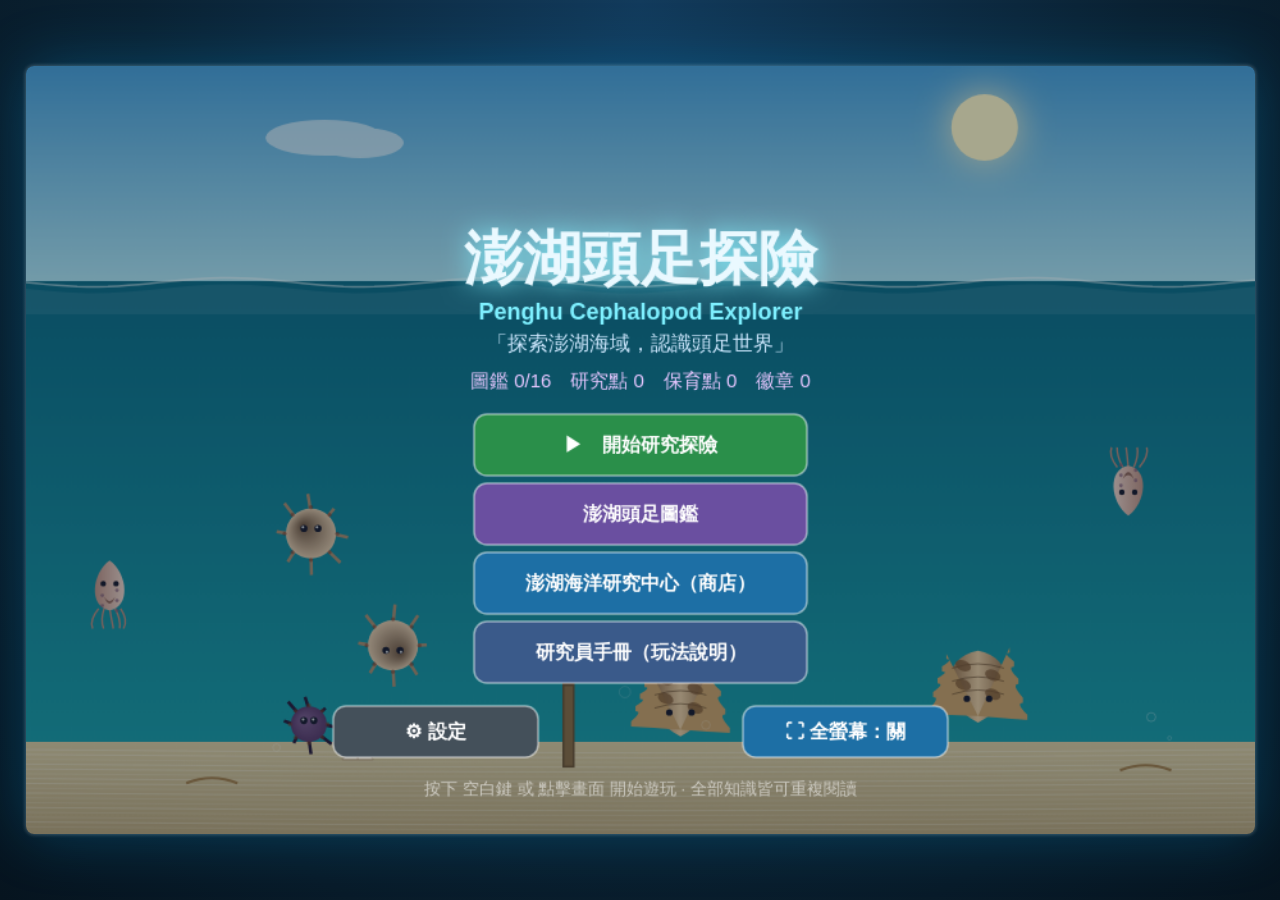
==== commit 65a896eb: "fix: guarantee target species spawn quota (required+1) per level with position retry" ====
--- a/games/頭足類遊戲.html
+++ b/games/頭足類遊戲.html
@@ -2115,7 +2115,8 @@
     Decor.gen(L.loc, this.levelIndex * 7919 + 13);
     this.rocks = Decor.list.filter(d => d.type === 'rock');
     if (!this.rocks.length) this.rocks = [{ x: CFG.W * 0.3, y: CFG.FLOOR_Y - 20 }, { x: CFG.W * 0.7, y: CFG.FLOOR_Y - 16 }];
-    /* 初始生物 */
+    /* 初始生物：先硬性生成目標物種配額（需求+1，不可被隨機吃掉），再隨機補其他物種 */
+    this.ensureTargetQuota();
     for (let i = 0; i < 6; i++) this.spawnCeph();
     this.pendingCatch = null;
     this.cardData = null;
@@ -2170,6 +2171,74 @@
     }
   }
 
+  /* 硬性保證：目標物種至少 spawnCount（需求+1）隻真正出現在場上。
+     完全繞過隨機權重，任何隨機機制都無法把目標名額吃掉。 */
+  ensureTargetQuota() {
+    const L = this.level;
+    if (!L || !L.mission) return;
+    const sid = L.mission.sid;
+    const spec = SPECIES.find(s => s.id === sid);
+    if (!spec) return;
+    const cap = (L.spawnCount !== undefined && L.spawnCount > 0) ? L.spawnCount : ((L.requiredCount || L.mission.n) + 1);
+    let alive = 0;
+    for (const c of this.creatures) if (c.spec && c.spec.id === sid) alive++;
+    let guard = 0;
+    while (alive < cap && guard < 60) {
+      if (!this.spawnTargetDirect(spec)) break;
+      alive++;
+      guard++;
+    }
+  }
+
+  /* 目標可完成性維護：目標被捕捉/逃脫/移除後補生成，確保任何時點場上仍有
+     尚未完成的需求數（多留 1 隻緩衝），關卡永遠不會變成不可能完成。 */
+  maintainTargetQuota() {
+    const L = this.level;
+    if (!L || !L.mission || this.missionDone) return;
+    const sid = L.mission.sid;
+    const spec = SPECIES.find(s => s.id === sid);
+    if (!spec) return;
+    const remaining = (L.mission.n || 1) - (this.levelCatch[sid] || 0);
+    if (remaining <= 0) return;
+    const maxTgt = (L.spawnCount !== undefined && L.spawnCount > 0) ? L.spawnCount : (remaining + 1);
+    const cap = Math.min(maxTgt, remaining + 1);
+    let alive = 0;
+    for (const c of this.creatures) if (c.spec && c.spec.id === sid) alive++;
+    let guard = 0;
+    while (alive < cap && guard < 40) {
+      if (!this.spawnTargetDirect(spec)) break;
+      alive++;
+      guard++;
+    }
+  }
+
+  /* 直接實例化一隻目標個體並加入場景；位置不合適時重試（不降低生成數） */
+  spawnTargetDirect(spec) {
+    const c = new Ceph(spec, this, {});
+    let tries = 0;
+    while (tries < 40 && !this.spotOk(c)) {
+      c.resetPosition();
+      tries++;
+    }
+    this.creatures.push(c);
+    this.postSpawn(spec, true, spec.id);
+    return c;
+  }
+
+  /* 位置有效檢查：不與其他生物/岩礁過度重疊（hide 行為本就要靠岩縫，只檢查生物重疊） */
+  spotOk(c) {
+    const minGap = Math.max(c.size * 0.7, 14);
+    for (const o of this.creatures) {
+      if (dist(c.x, c.y, o.x, o.y) < minGap + o.size * 0.4) return false;
+    }
+    if (c.spec.behavior !== 'hide') {
+      for (const r of this.rocks) {
+        if (dist(c.x, c.y, r.x, r.y) < c.size * 0.55 + 14) return false;
+      }
+    }
+    return true;
+  }
+
   removeCeph(c) {
     const i = this.creatures.indexOf(c);
     if (i >= 0) this.creatures.splice(i, 1);
@@ -2287,6 +2356,9 @@
       this.spawnCeph();
       this.spawnTimer = rand(1.5, 3.5);
     }
+
+    /* 目標可完成性維護：目標被捕捉/逃脫/移除後補生成，關卡永遠保持可完成 */
+    this.maintainTargetQuota();
 
     /* 聲納 */
     if (this.upgrade('sonar') > 0) {
@@ -3597,6 +3669,8 @@
     if (!this.rocks.length) this.rocks = [{ x: CFG.W * 0.3, y: CFG.FLOOR_Y - 20 }, { x: CFG.W * 0.7, y: CFG.FLOOR_Y - 16 }];
     /* 測試模式立即生成指定物種 */
     for (let i = 0; i < 5; i++) this.spawnCeph();
+    /* 硬性保證：測試模式也至少生成 1 隻指定物種（不因 ID/name mismatch 生成 0 隻） */
+    this.ensureTargetQuota();
     this.state = GameState.PLAYING;
     this.buttons = [];
     Sfx.startWaves();
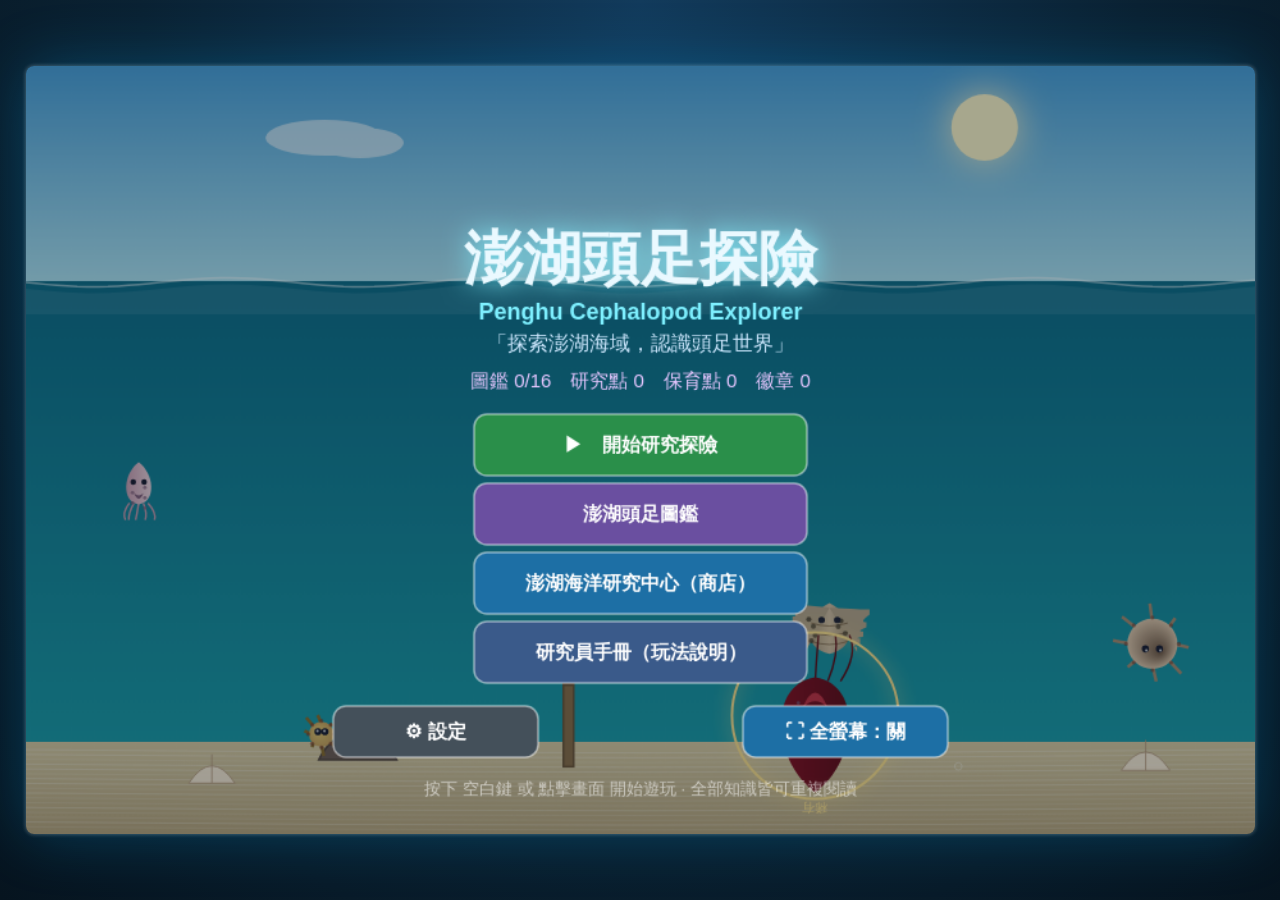
==== commit 724a2917: "feat: add real photos for all 16 cephalopod species with provenance" ====
--- a/games/頭足類遊戲.html
+++ b/games/頭足類遊戲.html
@@ -315,7 +315,11 @@
 const SPECIES = [
   {
     id: 'xiaoquan', name: '白魷（小卷）', latin: 'Uroteuthis duvaucelii',
+    displayName: '白魷（小卷）', scientificName: 'Uroteuthis duvaucelii',
     asset: 'uroteuthis-duvaucelii.jpg',
+    image: 'uroteuthis-duvaucelii.jpg', imageSource: 'Wikimedia Commons',
+    imageSourceUrl: 'https://commons.wikimedia.org/wiki/File:Uroteuthis_duvaucelii_122342233.jpg',
+    imageLicense: 'CC BY 4.0',
     local: '小卷、噘仔卷', habitat: '近岸淺海', time: '夜間', season: '夏季',
     diet: '小魚、磷蝦、甲殼類幼體',
     feature: '身體半透明、遊速極快，是澎湖夏季夜釣的明星。',
@@ -332,7 +336,11 @@
   },
   {
     id: 'suoguan', name: '小管', latin: 'Uroteuthis edulis',
+    displayName: '小管', scientificName: 'Uroteuthis edulis',
     asset: 'uroteuthis-edulis.jpg',
+    image: 'uroteuthis-edulis.jpg', imageSource: 'iNaturalist',
+    imageSourceUrl: 'https://www.inaturalist.org/observations/69139625',
+    imageLicense: 'CC BY 4.0',
     local: '透抽、真小管', habitat: '近海、海草床', time: '晨昏', season: '春～秋季',
     diet: '小魚、蝦類',
     feature: '體型比白魷大，背部有淡紫色的斑點。',
@@ -349,7 +357,11 @@
   },
   {
     id: 'huazhi', name: '花枝', latin: 'Sepia pharaonis',
+    displayName: '花枝', scientificName: 'Sepia pharaonis',
     asset: 'sepia-pharaonis.jpg',
+    image: 'sepia-pharaonis.jpg', imageSource: 'Wikimedia Commons',
+    imageSourceUrl: 'https://commons.wikimedia.org/wiki/File:Sepia_pharaonis.jpg',
+    imageLicense: 'CC BY 2.0',
     local: '虎斑烏賊、花枝', habitat: '沙泥淺海', time: '白天', season: '全年（秋冬最肥）',
     diet: '小魚、蝦、螃蟹',
     feature: '重量級選手，體側有一圈波浪狀的鰭，會變換花紋。',
@@ -366,7 +378,11 @@
   },
   {
     id: 'ruansi', name: '軟絲', latin: 'Sepioteuthis lessoniana',
+    displayName: '軟絲', scientificName: 'Sepioteuthis lessoniana',
     asset: 'sepioteuthis-lessoniana.gif',
+    image: 'sepioteuthis-lessoniana.gif', imageSource: 'Wikimedia Commons (video→gif)',
+    imageSourceUrl: 'https://commons.wikimedia.org/wiki/File:Sepioteuthis_lessoniana_2010.ogv',
+    imageLicense: 'CC BY-SA 3.0',
     local: '軟翅仔、擬烏賊', habitat: '珊瑚礁、岩礁', time: '晨昏', season: '夏季～初秋',
     diet: '小魚、蝦類',
     feature: '全身包覆一圈橢圓形鰭，會以體色變化躲避敵人。',
@@ -383,7 +399,11 @@
   },
   {
     id: 'zhangyu', name: '章魚', latin: 'Octopus vulgaris',
+    displayName: '章魚', scientificName: 'Octopus vulgaris',
     asset: 'octopus-vulgaris.gif',
+    image: 'octopus-vulgaris.gif', imageSource: 'Wikimedia Commons (video→gif)',
+    imageSourceUrl: 'https://commons.wikimedia.org/wiki/File:Octopus_Vulgaris_-_Poulpe_commun.webm',
+    imageLicense: 'CC BY-SA 4.0',
     local: '真蛸、章魚', habitat: '岩礁', time: '夜晚', season: '全年（秋冬最肥）',
     diet: '螃蟹、貝類',
     feature: '八隻腕足、智慧超群，會鑽進岩縫躲藏。',
@@ -400,7 +420,11 @@
   },
   {
     id: 'wusei', name: '烏賊（金烏賊）', latin: 'Sepia esculenta',
+    displayName: '烏賊（金烏賊）', scientificName: 'Sepia esculenta',
     asset: 'sepia-esculenta.jpg',
+    image: 'sepia-esculenta.jpg', imageSource: 'Wikimedia Commons',
+    imageSourceUrl: 'https://commons.wikimedia.org/wiki/File:Golden_Cuttlefish_(Sepia_esculenta)_(49152874797).jpg',
+    imageLicense: 'CC BY 2.0',
     local: '墨賊、烏賊', habitat: '沙泥淺海、海草床', time: '白天', season: '秋～冬季',
     diet: '小魚、小蝦',
     feature: '遇到危險會噴出墨汁，掩護自己逃脫。',
@@ -417,6 +441,10 @@
   },
   {
     id: 'duanxiao', name: '短蛸', latin: 'Octopus minor',
+    displayName: '短蛸', scientificName: 'Octopus minor',
+    image: 'octopus-minor.jpg', imageSource: 'Wikimedia Commons',
+    imageSourceUrl: 'https://commons.wikimedia.org/wiki/File:Long_arm_octopus_(Octopus_minor).jpg',
+    imageLicense: 'CC0',
     local: '短腿仔、小章魚', habitat: '潮間帶、淺岩礁', time: '夜晚', season: '全年',
     diet: '螃蟹、貝類、小型甲殼類',
     feature: '腕短體圓、體色多變，是澎湖潮池常見的小型章魚。',
@@ -433,6 +461,10 @@
   },
   {
     id: 'nini', name: '擬烏賊', latin: 'Loligo japonica',
+    displayName: '擬烏賊', scientificName: 'Loligo japonica',
+    image: 'loliolus-japonica.jpg', imageSource: 'Wikimedia Commons',
+    imageSourceUrl: 'https://commons.wikimedia.org/wiki/File:Transparent_frame_specimen.jpg',
+    imageLicense: 'CC BY 2.0',
     local: '日本槍魷仔', habitat: '近岸淺海', time: '夜晚', season: '夏季',
     diet: '小魚、磷蝦',
     feature: '小型槍魷，外套膜細長，常結群在近岸游動。',
@@ -449,6 +481,10 @@
   },
   {
     id: 'changwan', name: '長腕鎖管', latin: 'Uroteuthis chinensis',
+    displayName: '長腕鎖管', scientificName: 'Uroteuthis chinensis',
+    image: 'uroteuthis-chinensis.jpg', imageSource: 'Wikimedia Commons',
+    imageSourceUrl: 'https://commons.wikimedia.org/wiki/File:Specimen_of_Uroteuthis_(Photololigo)_chinensis_in_National_Museum_of_Natural_Science_in_Taiwan.JPG',
+    imageLicense: 'CC BY-SA 3.0',
     local: '大尾、透抽', habitat: '近海、深水', time: '晨昏', season: '春～秋季',
     diet: '小魚、蝦類',
     feature: '體型修長、鰭長達外套膜後半，游速極快。',
@@ -465,6 +501,10 @@
   },
   {
     id: 'jiwuzei', name: '姬烏賊', latin: 'Sepia japonica',
+    displayName: '姬烏賊', scientificName: 'Sepia japonica',
+    image: 'sepiella-japonica.jpg', imageSource: 'Wikimedia Commons',
+    imageSourceUrl: 'https://commons.wikimedia.org/wiki/File:Sepiella_japonica.jpg',
+    imageLicense: 'CC BY-SA 4.0',
     local: '小墨仔', habitat: '沙泥淺海', time: '白天', season: '秋～冬季',
     diet: '小魚、小蝦',
     feature: '體型小巧的烏賊，殼薄易碎，常在沙底藏身。',
@@ -481,6 +521,10 @@
   },
   {
     id: 'rocket', name: '火箭魷', latin: 'Sthenoteuthis oualaniensis',
+    displayName: '火箭魷', scientificName: 'Sthenoteuthis oualaniensis',
+    image: 'sthenoteuthis-oualaniensis.jpg', imageSource: 'Wikimedia Commons',
+    imageSourceUrl: 'https://commons.wikimedia.org/wiki/File:Sthenoteuthis_oualaniensis_Egypt_01.jpg',
+    imageLicense: 'CC0',
     local: '火箭小管、菱鰭魷', habitat: '外洋、深水', time: '夜晚', season: '夏季',
     diet: '小魚、浮游動物',
     feature: '全身流線、鰭呈菱形，是推進速度最快的魷類之一。',
@@ -497,6 +541,10 @@
   },
   {
     id: 'giantoct', name: '巨型章魚', latin: 'Enteroctopus dofleini',
+    displayName: '巨型章魚', scientificName: 'Enteroctopus dofleini',
+    image: 'enterocotopus-dofleini.jpg', imageSource: 'Wikimedia Commons',
+    imageSourceUrl: 'https://commons.wikimedia.org/wiki/File:Giant_Pacific_Octopus_(Octopus_dofleini)_(7007259144).jpg',
+    imageLicense: 'CC BY 2.0',
     local: '太平洋巨章、相撲章魚', habitat: '深岩礁、洞穴', time: '夜晚', season: '全年',
     diet: '螃蟹、龍蝦、大型貝類',
     feature: '可長到數十公斤，是體型最大的章魚，腕展超過 4 公尺。',
@@ -513,6 +561,10 @@
   },
   {
     id: 'mimic', name: '擬態章魚', latin: 'Thaumoctopus mimicus',
+    displayName: '擬態章魚', scientificName: 'Thaumoctopus mimicus',
+    image: 'thaumoctopus-mimicus.jpg', imageSource: 'Wikimedia Commons',
+    imageSourceUrl: 'https://commons.wikimedia.org/wiki/File:Mimic_octopus_(Thaumoctopus_mimicus)_(14217664448).jpg',
+    imageLicense: 'CC BY-SA 2.0',
     local: '模仿章魚', habitat: '珊瑚礁、泥沙交錯區', time: '白天', season: '全年',
     diet: '小魚、小蝦、螃蟹',
     feature: '能模仿海蛇、比目魚、獅子魚等多種生物的形態與行為。',
@@ -529,6 +581,10 @@
   },
   {
     id: 'blueoct', name: '藍環章魚', latin: 'Hapalochlaena maculosa',
+    displayName: '藍環章魚', scientificName: 'Hapalochlaena maculosa',
+    image: 'hapalochlaena-maculosa.jpg', imageSource: 'Wikimedia Commons',
+    imageSourceUrl: 'https://commons.wikimedia.org/wiki/File:Hapalochlaena_maculosa_side.jpg',
+    imageLicense: 'CC BY 4.0',
     local: '太平洋藍環章魚', habitat: '潮池、淺礁', time: '夜晚', season: '全年',
     diet: '螃蟹、小蝦、貝類',
     feature: '體型嬌小卻身懷劇毒，受驚時體表會亮起鮮豔的藍色圓環。',
@@ -545,6 +601,10 @@
   },
   {
     id: 'giantsq', name: '大王魷', latin: 'Architeuthis dux',
+    displayName: '大王魷', scientificName: 'Architeuthis dux',
+    image: 'architeuthis-dux.jpg', imageSource: 'Wikimedia Commons',
+    imageSourceUrl: 'https://commons.wikimedia.org/wiki/File:Architeuthis_dux_specimen_F_74346.jpg',
+    imageLicense: 'CC BY 4.0',
     local: '巨魷、深海大王', habitat: '極深洋底', time: '夜晚', season: '冬季',
     diet: '深海魚、其他魷類',
     feature: '世界上最長的軟體動物之一，成體可達十幾公尺，兩根長腕拖曳如鞭。',
@@ -561,6 +621,10 @@
   },
   {
     id: 'vampire', name: '吸血鬼魷', latin: 'Vampyroteuthis infernalis',
+    displayName: '吸血鬼魷', scientificName: 'Vampyroteuthis infernalis',
+    image: 'vampyroteuthis-infernalis.jpg', imageSource: 'Wikimedia Commons',
+    imageSourceUrl: 'https://commons.wikimedia.org/wiki/File:Pu_-_Vampyroteuthis_infernalis_-_2.jpg',
+    imageLicense: 'CC BY-SA 4.0',
     local: '吸血鬼烏賊', habitat: '深海無光帶', time: '夜晚', season: '全年',
     diet: '海洋雪（有機碎屑）',
     feature: '不是真正的魷魚，腕間有薄膜如斗篷，是遠古的秘密物種。',
@@ -584,14 +648,25 @@
    完整授權明細（author/license/sourceUrl）見 assets/cephalopods/cephalopods.json
    ============================================================ */
 const ASSET_MAP = {
+  xiaoquan: 'assets/cephalopods/uroteuthis-duvaucelii.jpg',
   suoguan: 'assets/cephalopods/uroteuthis-edulis.jpg',
-  xiaoquan: 'assets/cephalopods/uroteuthis-duvaucelii.jpg',
   huazhi: 'assets/cephalopods/sepia-pharaonis.jpg',
   ruansi: 'assets/cephalopods/sepioteuthis-lessoniana.gif',
   zhangyu: 'assets/cephalopods/octopus-vulgaris.gif',
-  wusei: 'assets/cephalopods/sepia-esculenta.jpg'
+  wusei: 'assets/cephalopods/sepia-esculenta.jpg',
+  duanxiao: 'assets/cephalopods/octopus-minor.jpg',
+  nini: 'assets/cephalopods/loliolus-japonica.jpg',
+  changwan: 'assets/cephalopods/uroteuthis-chinensis.jpg',
+  jiwuzei: 'assets/cephalopods/sepiella-japonica.jpg',
+  rocket: 'assets/cephalopods/sthenoteuthis-oualaniensis.jpg',
+  giantoct: 'assets/cephalopods/enterocotopus-dofleini.jpg',
+  mimic: 'assets/cephalopods/thaumoctopus-mimicus.jpg',
+  blueoct: 'assets/cephalopods/hapalochlaena-maculosa.jpg',
+  giantsq: 'assets/cephalopods/architeuthis-dux.jpg',
+  vampire: 'assets/cephalopods/vampyroteuthis-infernalis.jpg'
 };
 const IMAGES = {};   // { speciesId: HTMLImageElement }
+window.__SPECIES = SPECIES;   /* 供自動化測試 / 除錯使用 */
 window.__ASSET_MAP = ASSET_MAP;   /* 供自動化測試 / 除錯使用 */
 window.__IMAGES = IMAGES;
 function loadCephImages() {
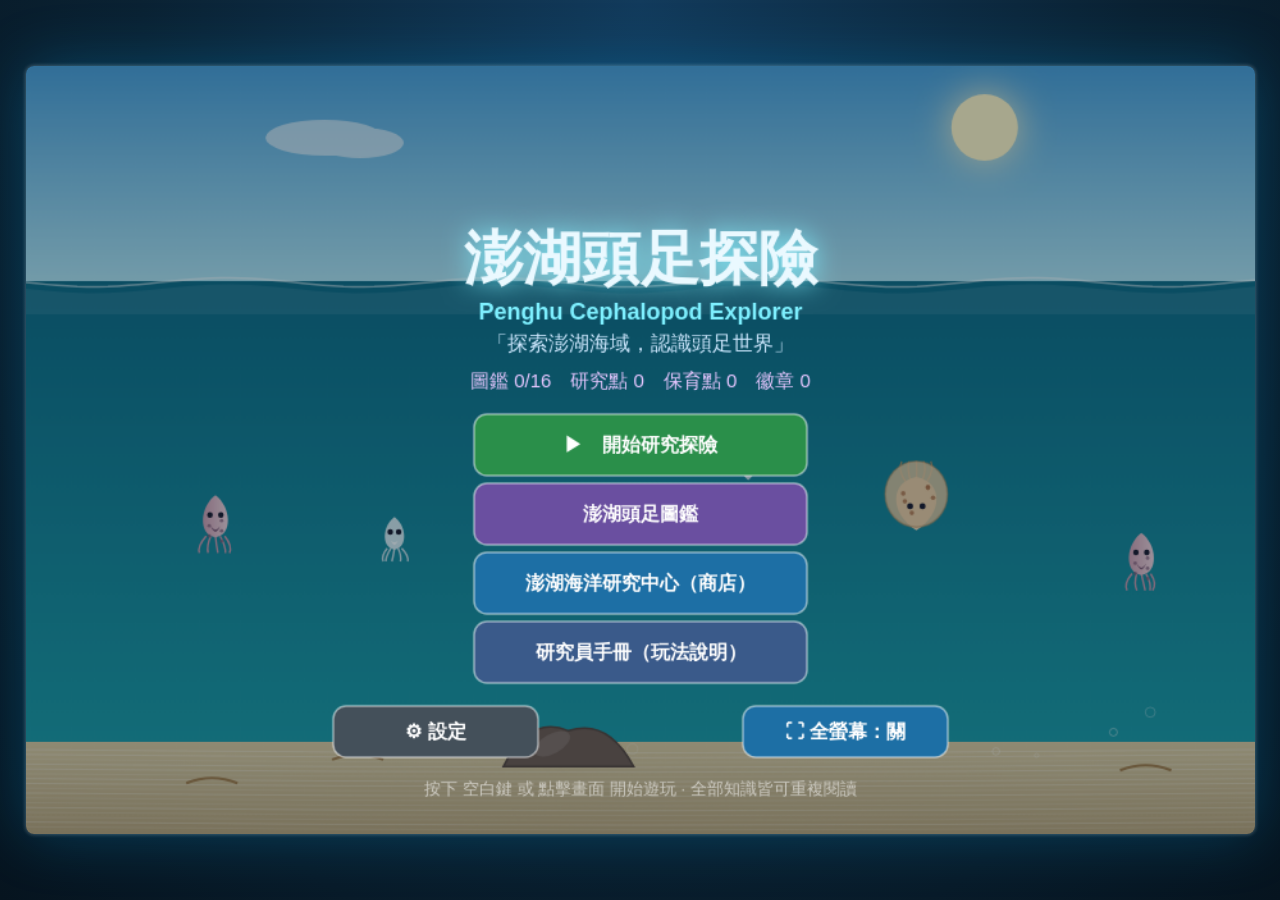
==== commit 3fddfbde: "feat: per-species MovementProfile AI, equipment visuals, audio cooldowns and SFX/BGM volume sliders" ====
--- a/games/頭足類遊戲.html
+++ b/games/頭足類遊戲.html
@@ -158,14 +158,43 @@
   if (fn) fn.call(document);
 }
 
+/* --- 音量偏好（localStorage 記憶，0.0 ~ 1.0） --- */
+const SFX_VOL_KEY = 'penghu_ceph_sfx_v1';
+const BGM_VOL_KEY = 'penghu_ceph_bgm_v1';
+function loadVolPref(k, def) { try { const v = parseFloat(localStorage.getItem(k)); if (isFinite(v)) return clamp(v, 0, 1); } catch (e) { /* 忽略 */ } return def; }
+function saveVolPref(k, v) { try { localStorage.setItem(k, String(clamp(v, 0, 1))); } catch (e) { /* 忽略 */ } }
+
 /* ============================================================
    [模組 2] 音效引擎（Web Audio API 合成，無外部音檔）
    ============================================================ */
 const Sfx = (() => {
   let ctx = null, master = null, noiseBuf = null;
+  let sfxGain = null, bgmGain = null;
   let wavesGain = null, wavesOsc = null, wavesSrc = null;
   let musicTimer = null, reelTimer = null;
   const PENTA = [261.63, 293.66, 329.63, 392.00, 440.00, 523.25, 587.33];
+
+  /* 音量（load.localStorage；各自獨立，事件音效與背景音樂分開控制） */
+  let sfxVol = loadVolPref(SFX_VOL_KEY, 0.9);
+  let bgmVol = loadVolPref(BGM_VOL_KEY, 0.5);
+
+  /* 音效冷卻：避免短時間內連發（300 ~ 800ms），防每個影格觸發造成音效卡痰 */
+  const COOLDOWN = {
+    drop: 0.4, splash: 0.4, catchPop: 0.5, miss: 0.5, escape: 0.6,
+    inkBlast: 0.6, coin: 0.3, buy: 0.4, deny: 0.4, click: 0.3,
+    struggle: 0.7, snap: 0.5, researchChime: 0.9, unlockJingle: 0.9,
+    fanfare: 0.9, boatHum: 0.7, seagull: 1.0
+  };
+  const lastPlayed = {};
+  function okToPlay(key) {
+    if (key && ctx) {
+      const now = ctx.currentTime;
+      const cd = COOLDOWN[key] || 0.3;
+      if (now - (lastPlayed[key] || -1) < cd) return false;
+      lastPlayed[key] = now;
+    }
+    return true;
+  }
 
   function init() {
     if (ctx) return;
@@ -173,8 +202,15 @@
     if (!AC) return;
     ctx = new AC();
     master = ctx.createGain();
-    master.gain.value = 0.5;
+    master.gain.value = 1;
     master.connect(ctx.destination);
+    /* 事件音效與背景音樂分流：兩者可獨立調整音量 */
+    sfxGain = ctx.createGain();
+    sfxGain.gain.value = sfxVol * 0.55;
+    sfxGain.connect(master);
+    bgmGain = ctx.createGain();
+    bgmGain.gain.value = bgmVol * 0.5;
+    bgmGain.connect(master);
     /* 建立雜訊 buffer（用於海浪、水花等） */
     const len = ctx.sampleRate * 2;
     noiseBuf = ctx.createBuffer(1, len, ctx.sampleRate);
@@ -182,9 +218,13 @@
     for (let i = 0; i < len; i++) d[i] = Math.random() * 2 - 1;
   }
   function resume() { if (ctx && ctx.state === 'suspended') ctx.resume(); }
-
-  /* 基本音色 */
-  function tone(freq, dur, type, vol, slideTo) {
+  function setSfxVolume(v) { sfxVol = clamp(v, 0, 1); saveVolPref(SFX_VOL_KEY, sfxVol); if (sfxGain) sfxGain.gain.value = sfxVol * 0.55; }
+  function setBgmVolume(v) { bgmVol = clamp(v, 0, 1); saveVolPref(BGM_VOL_KEY, bgmVol); if (bgmGain) bgmGain.gain.value = bgmVol * 0.5; }
+  function getSfxVolume() { return sfxVol; }
+  function getBgmVolume() { return bgmVol; }
+
+  /* 基本音色（bus 參數：'sfx' 事件音效 / 'bgm' 背景音樂） */
+  function tone(freq, dur, type, vol, slideTo, bus) {
     if (!ctx) return;
     const t0 = ctx.currentTime;
     const osc = ctx.createOscillator();
@@ -194,10 +234,10 @@
     if (slideTo) osc.frequency.exponentialRampToValueAtTime(slideTo, t0 + dur);
     g.gain.setValueAtTime(vol || 0.2, t0);
     g.gain.exponentialRampToValueAtTime(0.0001, t0 + dur);
-    osc.connect(g); g.connect(master);
+    osc.connect(g); g.connect(bus === 'bgm' ? bgmGain : sfxGain);
     osc.start(t0); osc.stop(t0 + dur + 0.02);
   }
-  function noise(dur, filterFreq, vol, sweepTo) {
+  function noise(dur, filterFreq, vol, sweepTo, bus) {
     if (!ctx) return;
     const t0 = ctx.currentTime;
     const src = ctx.createBufferSource();
@@ -209,7 +249,7 @@
     const g = ctx.createGain();
     g.gain.setValueAtTime(vol || 0.2, t0);
     g.gain.exponentialRampToValueAtTime(0.0001, t0 + dur);
-    src.connect(f); f.connect(g); g.connect(master);
+    src.connect(f); f.connect(g); g.connect(bus === 'bgm' ? bgmGain : sfxGain);
     src.start(t0); src.stop(t0 + dur + 0.02);
   }
 
@@ -224,22 +264,23 @@
     wavesOsc = ctx.createOscillator(); wavesOsc.frequency.value = 0.14;
     const wg = ctx.createGain(); wg.gain.value = 0.05;
     wavesOsc.connect(wg); wg.connect(wavesGain.gain);
-    wavesSrc.connect(f); f.connect(wavesGain); wavesGain.connect(master);
+    wavesSrc.connect(f); f.connect(wavesGain); wavesGain.connect(bgmGain);
     wavesSrc.start(); wavesOsc.start();
     wavesGain.gain.setTargetAtTime(0.12, ctx.currentTime, 1.5);
   }
   function stopWaves() { if (wavesGain) wavesGain.gain.setTargetAtTime(0, ctx.currentTime, 0.4); }
 
-  /* 海鳥叫聲：偶發兩聲尖銳滑音 */
+  /* 海鳥叫聲：偶發兩聲尖銳滑音（背景环境音，走 bgm bus + 冷卻） */
   function seagull() {
+    if (!okToPlay('seagull')) return;
     if (Math.random() > 0.25) return;
     const f = rand(900, 1400);
-    tone(f, 0.25, 'triangle', 0.05, f * 1.35);
-    setTimeout(() => tone(f * 1.2, 0.2, 'triangle', 0.04, f * 0.8), 350);
+    tone(f, 0.25, 'triangle', 0.05, f * 1.35, 'bgm');
+    setTimeout(() => tone(f * 1.2, 0.2, 'triangle', 0.04, f * 0.8, 'bgm'), 350);
   }
 
   /* 收線：週期性喀聲 */
-  function reelTick() { tone(1500 + Math.random() * 300, 0.03, 'square', 0.025); }
+  function reelTick() { if (okToPlay('reelTick')) tone(1500 + Math.random() * 300, 0.03, 'square', 0.025); }
   function startReel() {
     if (reelTimer || !ctx) return;
     reelTick();
@@ -247,53 +288,66 @@
   }
   function stopReel() { if (reelTimer) { clearInterval(reelTimer); reelTimer = null; } }
 
-  /* 遊戲事件音效 */
-  function drop() { tone(240, 0.18, 'triangle', 0.12, 120); }
-  function splash() { noise(0.35, 900, 0.25, 200); }
-  function catchPop() { tone(520, 0.12, 'sine', 0.2, 300); tone(760, 0.1, 'sine', 0.15, 500); }
-  function miss() { tone(300, 0.15, 'sine', 0.12, 150); }
-  function escape() { tone(700, 0.2, 'sawtooth', 0.08, 1200); }
-  function inkBlast() { noise(0.5, 600, 0.3, 80); }
-  function coin() { tone(880, 0.08, 'square', 0.06, 1320); }
-  function buy() { tone(700, 0.09, 'square', 0.09); setTimeout(() => tone(1050, 0.14, 'square', 0.09), 90); }
-  function deny() { tone(220, 0.2, 'sawtooth', 0.1, 160); }
-  function click() { tone(500, 0.05, 'triangle', 0.12); }
-  /* 掙扎：快速不規則短音 */
+  /* 遊戲事件音效（皆帶冷卻，避免同幀連發） */
+  function drop() { if (!okToPlay('drop')) return; tone(240, 0.18, 'triangle', 0.12, 120); }
+  function splash() { if (!okToPlay('splash')) return; noise(0.35, 900, 0.25, 200); }
+  function catchPop() {
+    if (!okToPlay('catchPop')) return;
+    tone(520, 0.12, 'sine', 0.2, 300); tone(760, 0.1, 'sine', 0.15, 500);
+  }
+  function miss() { if (!okToPlay('miss')) return; tone(300, 0.15, 'sine', 0.12, 150); }
+  function escape() { if (!okToPlay('escape')) return; tone(700, 0.2, 'sawtooth', 0.08, 1200); }
+  function inkBlast() { if (!okToPlay('inkBlast')) return; noise(0.5, 600, 0.3, 80); }
+  function coin() { if (!okToPlay('coin')) return; tone(880, 0.08, 'square', 0.06, 1320); }
+  function buy() {
+    if (!okToPlay('buy')) return;
+    tone(700, 0.09, 'square', 0.09); setTimeout(() => tone(1050, 0.14, 'square', 0.09), 90);
+  }
+  function deny() { if (!okToPlay('deny')) return; tone(220, 0.2, 'sawtooth', 0.1, 160); }
+  function click() { if (!okToPlay('click')) return; tone(500, 0.05, 'triangle', 0.12); }
+  /* 掙扎：快速不規則短音（冷卻較長，避免拖行時連發） */
   function struggle() {
+    if (!okToPlay('struggle')) return;
     for (let i = 0; i < 6; i++) {
       const f = rand(180, 300);
       setTimeout(() => tone(f, 0.06, 'sawtooth', 0.05, rand(140, 220)), i * 55);
     }
   }
   /* 脫鉤：清脆彈響 */
-  function snap() { tone(1000, 0.05, 'square', 0.08, 320); }
+  function snap() { if (!okToPlay('snap')) return; tone(1000, 0.05, 'square', 0.08, 320); }
 
   /* 研究完成：上行三連音 */
   function researchChime() {
+    if (!okToPlay('researchChime')) return;
     const ns = [523.25, 659.25, 783.99];
     ns.forEach((n, i) => setTimeout(() => tone(n, 0.18, 'triangle', 0.14), i * 120));
   }
   /* 圖鑑解鎖：清脆亮音 */
   function unlockJingle() {
+    if (!okToPlay('unlockJingle')) return;
     const ns = [783.99, 1046.5, 1318.5, 1568];
     ns.forEach((n, i) => setTimeout(() => tone(n, 0.22, 'sine', 0.12), i * 100));
   }
   /* 徽章：大氣四連音 */
   function fanfare() {
+    if (!okToPlay('fanfare')) return;
     const ns = [392, 523.25, 659.25, 783.99];
     ns.forEach((n, i) => setTimeout(() => tone(n, 0.3, 'triangle', 0.16), i * 150));
   }
-  /* 船聲：低沉引擎哼鳴 */
-  function boatHum() { tone(70, 0.8, 'sine', 0.05, 55); }
-
-  /* 背景音樂：五聲音階琶音循環 */
+  /* 船聲：低沉引擎哼鳴（背景音，走 bgm bus） */
+  function boatHum() {
+    if (!okToPlay('boatHum')) return;
+    tone(70, 0.8, 'sine', 0.05, 55, 'bgm');
+  }
+
+  /* 背景音樂：五聲音階琶音循環（bgm bus） */
   function startMusic() {
     if (musicTimer || !ctx) return;
     let step = 0;
     musicTimer = setInterval(() => {
       const note = PENTA[step % PENTA.length];
-      tone(note, 0.5, 'sine', 0.045);
-      if (step % 4 === 0) tone(note / 2, 0.7, 'sine', 0.04);
+      tone(note, 0.5, 'sine', 0.045, null, 'bgm');
+      if (step % 4 === 0) tone(note / 2, 0.7, 'sine', 0.04, null, 'bgm');
       step++;
     }, 420);
   }
@@ -304,7 +358,8 @@
     reelTick, startReel, stopReel,
     drop, splash, catchPop, miss, escape, inkBlast, coin, buy, deny, click, struggle, snap,
     researchChime, unlockJingle, fanfare, boatHum,
-    startMusic, stopMusic
+    startMusic, stopMusic,
+    setSfxVolume, setBgmVolume, getSfxVolume, getBgmVolume
   };
 })();
 
@@ -642,6 +697,90 @@
 ];
 
 /* ============================================================
+   [模組 3.2] 物種運動檔 MovementProfile
+   每種頭足類真實的游泳/逃離參數。Ceph 移動 AI 一律以本檔為主
+   （speed / acceleration / turnRate / preferredDepth / depthRange /
+   activityPeriod / schooling / phototaxis / seabedPreference /
+   escapeSpeed / escapeDuration / escapeDistance / escapeProbability /
+   habitat / movementPattern）。
+   ============================================================ */
+const MOVEMENT_DEFAULTS = {
+  speed: 4.0, acceleration: 3.5, turnRate: 2.6, preferredDepth: 0.55, depthRange: 0.5,
+  activity: ['day', 'night', 'dusk', 'dawn'], schooling: false, phototaxis: false,
+  seabed: false, escapeSpeed: 2.0, escapeDuration: 1.6, escapeDistance: 220,
+  escapeProbability: 0.5, habitat: [], pattern: 'hover', approach: 'normal', lure: 0
+};
+const MOVEMENT = {
+  xiaoquan: { speed: 7.0, acceleration: 7, turnRate: 4.5, preferredDepth: 0.5, depthRange: 0.45,
+    activity: ['night', 'dusk', 'dawn', 'day'], schooling: false, phototaxis: true, seabed: false,
+    escapeSpeed: 2.6, escapeDuration: 1.4, escapeDistance: 260, escapeProbability: 0.85,
+    habitat: ['coastal', 'sandy', 'seagrass'], pattern: 'fast', approach: 'fast', lure: 0 },
+  suoguan: { speed: 5.5, acceleration: 4.2, turnRate: 3.0, preferredDepth: 0.5, depthRange: 0.4,
+    activity: ['dusk', 'dawn', 'night', 'day'], schooling: true, phototaxis: true, seabed: false,
+    escapeSpeed: 2.0, escapeDuration: 1.2, escapeDistance: 200, escapeProbability: 0.35,
+    habitat: ['coastal', 'sandy', 'seagrass', 'reef'], pattern: 'school', approach: 'wary', lure: 0.6 },
+  huazhi: { speed: 2.5, acceleration: 1.4, turnRate: 1.2, preferredDepth: 0.75, depthRange: 0.45,
+    activity: ['day', 'dawn', 'dusk'], schooling: false, phototaxis: false, seabed: true,
+    escapeSpeed: 1.8, escapeDuration: 1.9, escapeDistance: 130, escapeProbability: 0.4,
+    habitat: ['sandy', 'coastal', 'harbor'], pattern: 'benthic', approach: 'shy', lure: 0.4 },
+  ruansi: { speed: 4.5, acceleration: 5, turnRate: 3.4, preferredDepth: 0.5, depthRange: 0.35,
+    activity: ['dusk', 'dawn', 'night'], schooling: false, phototaxis: true, seabed: false,
+    escapeSpeed: 2.8, escapeDuration: 1.5, escapeDistance: 240, escapeProbability: 0.55,
+    habitat: ['reef', 'seagrass', 'coastal'], pattern: 'smooth', approach: 'dash', lure: 0.5 },
+  zhangyu: { speed: 2.0, acceleration: 1.2, turnRate: 1.0, preferredDepth: 0.85, depthRange: 0.25,
+    activity: ['night', 'dusk'], schooling: false, phototaxis: false, seabed: true,
+    escapeSpeed: 2.0, escapeDuration: 1.8, escapeDistance: 150, escapeProbability: 0.85,
+    habitat: ['reef', 'harbor', 'intertidal'], pattern: 'crawl', approach: 'hide', lure: 0.3 },
+  wusei: { speed: 3.0, acceleration: 2.2, turnRate: 1.8, preferredDepth: 0.65, depthRange: 0.5,
+    activity: ['day', 'dawn', 'dusk'], schooling: false, phototaxis: false, seabed: true,
+    escapeSpeed: 2.0, escapeDuration: 1.6, escapeDistance: 180, escapeProbability: 0.6,
+    habitat: ['sandy', 'seagrass', 'coastal'], pattern: 'hover', approach: 'shy', lure: 0.3 },
+  duanxiao: { speed: 2.2, acceleration: 1.5, turnRate: 1.1, preferredDepth: 0.78, depthRange: 0.4,
+    activity: ['night', 'dusk'], schooling: false, phototaxis: false, seabed: true,
+    escapeSpeed: 1.9, escapeDuration: 1.8, escapeDistance: 140, escapeProbability: 0.7,
+    habitat: ['intertidal', 'reef', 'harbor'], pattern: 'crawl', approach: 'hide', lure: 0.3 },
+  nini: { speed: 5.0, acceleration: 4.5, turnRate: 3.2, preferredDepth: 0.5, depthRange: 0.4,
+    activity: ['night', 'dusk', 'dawn'], schooling: true, phototaxis: false, seabed: false,
+    escapeSpeed: 2.2, escapeDuration: 1.3, escapeDistance: 210, escapeProbability: 0.6,
+    habitat: ['coastal', 'harbor', 'sandy'], pattern: 'school', approach: 'wary', lure: 0.4 },
+  changwan: { speed: 4.5, acceleration: 4.0, turnRate: 3.0, preferredDepth: 0.55, depthRange: 0.4,
+    activity: ['dusk', 'dawn', 'night'], schooling: true, phototaxis: true, seabed: false,
+    escapeSpeed: 2.3, escapeDuration: 1.4, escapeDistance: 220, escapeProbability: 0.6,
+    habitat: ['coastal', 'reef', 'sandy'], pattern: 'school', approach: 'wary', lure: 0.5 },
+  jiwuzei: { speed: 3.2, acceleration: 2.2, turnRate: 1.6, preferredDepth: 0.62, depthRange: 0.45,
+    activity: ['day', 'dawn', 'dusk'], schooling: false, phototaxis: false, seabed: true,
+    escapeSpeed: 1.8, escapeDuration: 1.6, escapeDistance: 160, escapeProbability: 0.5,
+    habitat: ['sandy', 'coastal', 'seagrass'], pattern: 'benthic', approach: 'shy', lure: 0.4 },
+  rocket: { speed: 6.5, acceleration: 8, turnRate: 4.0, preferredDepth: 0.4, depthRange: 0.35,
+    activity: ['night', 'dusk'], schooling: false, phototaxis: true, seabed: false,
+    escapeSpeed: 3.0, escapeDuration: 1.3, escapeDistance: 300, escapeProbability: 0.85,
+    habitat: ['coastal', 'sandy', 'seagrass'], pattern: 'fast', approach: 'fast', lure: 0.5 },
+  giantoct: { speed: 1.5, acceleration: 0.8, turnRate: 0.8, preferredDepth: 0.85, depthRange: 0.25,
+    activity: ['night', 'dusk'], schooling: false, phototaxis: false, seabed: true,
+    escapeSpeed: 1.6, escapeDuration: 2.0, escapeDistance: 160, escapeProbability: 0.9,
+    habitat: ['reef', 'coastal'], pattern: 'crawl', approach: 'hide', lure: 0.2 },
+  mimic: { speed: 2.5, acceleration: 2.0, turnRate: 1.6, preferredDepth: 0.65, depthRange: 0.4,
+    activity: ['day', 'dawn', 'dusk'], schooling: false, phototaxis: false, seabed: true,
+    escapeSpeed: 2.0, escapeDuration: 1.5, escapeDistance: 170, escapeProbability: 0.5,
+    habitat: ['sandy', 'reef', 'coastal'], pattern: 'stealth', approach: 'sneak', lure: 0.5 },
+  blueoct: { speed: 1.8, acceleration: 1.2, turnRate: 1.0, preferredDepth: 0.72, depthRange: 0.35,
+    activity: ['night', 'dusk'], schooling: false, phototaxis: false, seabed: true,
+    escapeSpeed: 1.7, escapeDuration: 1.7, escapeDistance: 130, escapeProbability: 0.6,
+    habitat: ['reef', 'intertidal'], pattern: 'crawl', approach: 'hide', lure: 0.3 },
+  giantsq: { speed: 8.0, acceleration: 6, turnRate: 3.0, preferredDepth: 0.92, depthRange: 0.12,
+    activity: ['night'], schooling: false, phototaxis: false, seabed: false,
+    escapeSpeed: 2.9, escapeDuration: 2.4, escapeDistance: 360, escapeProbability: 0.92,
+    habitat: ['reef', 'coastal'], pattern: 'deep', approach: 'fast', lure: 0.2 },
+  vampire: { speed: 2.5, acceleration: 1.8, turnRate: 1.4, preferredDepth: 0.95, depthRange: 0.08,
+    activity: ['night'], schooling: false, phototaxis: false, seabed: true,
+    escapeSpeed: 1.9, escapeDuration: 2.2, escapeDistance: 240, escapeProbability: 0.7,
+    habitat: ['reef'], pattern: 'deep', approach: 'sneak', lure: 0.2 }
+};
+function mpOf(sp) { return Object.assign({}, MOVEMENT_DEFAULTS, MOVEMENT[sp.id] || {}); }
+/* 深海限定物種：僅在深海關卡（levelIsDeep）自然出現 */
+const DEEP_SEA = { giantsq: true, vampire: true };
+
+/* ============================================================
    [模組 3.5] 真實素材（Wikimedia Commons 合法授權影像）
    整合範圍：圖鑑 / 資訊小卡 / 保育選擇。照片以 cover-fit 繪製、
    未載入完成時自動回退到程式繪製，不影響既有遊玩機制。
@@ -1615,6 +1754,11 @@
   constructor(spec, game, opts) {
     this.spec = spec;
     this.game = game;
+    /* MovementProfile：每個物種的運動 AI 參數（須在 resetPosition 前建立） */
+    this.mp = mpOf(spec);
+    this.phase = rand(0, 6.28);              // 群游去同步相位
+    this.schoolVX = 0; this.schoolVY = 0;    // 群游轉向力（member，避免每幀分配）
+    this.vx = 0; this.vy = 0;                // 目前速度（加速度趨近目標速度）
     /* 出生位置依深度區間隨機 */
     this.depthMin = spec.depth[0];
     this.depthMax = spec.depth[1];
@@ -1652,6 +1796,7 @@
     this.escapeStyle = spec.escape || 'dart';
     this.trail = [];          // 殘影
     this.shrink = 1;          // 縮團比例（章魚）
+    this.spd = this.mp.speed * rand(0.8, 1.2);
   }
 
   /* 重置到隨機位置（考慮章魚偏好岩石附近） */
@@ -1664,10 +1809,13 @@
       if (initial) { this.homeX = r.x; this.homeY = r.y; }
     } else {
       this.x = rand(40, CFG.W - 40);
-      const f = lerp(this.depthMin, this.depthMax, Math.random());
+      /* 依 MovementProfile：偏好深度正態偏佈（仍限制在物種深度區間內） */
+      const dr = Math.max(0.06, this.depthMax - this.depthMin);
+      const f = clamp(this.mp.preferredDepth + rand(-1, 1) * Math.min(dr, this.mp.depthRange) * 0.5, this.depthMin, this.depthMax);
       this.y = lerp(CFG.SEA_Y + 30, CFG.FLOOR_Y - 8, f);
     }
     this.targetX = this.x; this.targetY = this.y;
+    this.ang = Math.random() < 0.5 ? 0 : Math.PI;
   }
 
   /* 更新 AI */
@@ -1725,22 +1873,22 @@
       const h = g.hook;
       const away = h && h.target === this ? (this.x < h.x ? -1 : 1) : this.dir;
       this.dir = away;
-      /* 依物種逃離方向調整（一律朝海中 / 海底，不得向上） */
+      /* 依物種逃離方向調整（一律朝海中靠外側 / 海底，不得向上） */
       let vx = this.escapeVX, vy = this.escapeVY;
-      if (this.escapeStyle === 'dash') { this.escapeVX = away * this.speed * 2.4; vx = this.escapeVX; vy = 45; }
+      if (this.escapeStyle === 'dash') { this.escapeVX = away * this.spd * this.mp.escapeSpeed * 1.15; vx = this.escapeVX; vy = 45; }
       else if (this.escapeStyle === 'shrink') {
         /* 朝礁岩方向逃走（岩石在海中，方向必為向下/斜下） */
         const r = g.nearestRock(this);
         if (r) {
           const dx = r.x - this.x, dy = r.y - this.y, d = Math.max(1, Math.sqrt(dx * dx + dy * dy));
-          vx = dx / d * this.speed * 2.6;
-          vy = Math.max(0, dy / d * this.speed * 2.6);   /* 章魚：只往礁岩/海底，不向上 */
+          vx = dx / d * this.spd * this.mp.escapeSpeed * 0.9;
+          vy = Math.max(0, dy / d * this.spd * this.mp.escapeSpeed * 0.9);   /* 章魚：只往礁岩/海底，不向上 */
         }
       } else if (this.escapeStyle === 'inkrand') {
         /* 隨機水平方向，但一律向下往海中 */
-        if (this.escapeT > 0.4) { vx = away * this.speed * 1.4; vy = 25; }
+        if (this.escapeT > 0.4) { vx = away * this.spd * this.mp.escapeSpeed * 0.55; vy = 25; }
         else if (!this._randDir) { this._randDir = (Math.random() < 0.5 ? -1 : 1); }
-        if (this._randDir) { vx = this._randDir * this.speed * 2.2; vy = rand(15, 45); }
+        if (this._randDir) { vx = this._randDir * this.spd * this.mp.escapeSpeed * 0.85; vy = rand(15, 45); }
       }
       this.x += vx * dt;
       this.y += vy * dt;
@@ -1766,6 +1914,8 @@
       this.inkCooldown = 5;
       g.inkTimer = 4;
       Particles.ink(this.x, this.y);
+      /* 防墨裝置：墨汁仍在（粒子可見），但視野遮蔽時間大減 */
+      if (g.upgrade('ink') > 0) g.inkTimer = 1.6;
       Sfx.inkBlast();
       this.fleeFrom(hook.x);
       return;
@@ -1785,23 +1935,84 @@
       } else this.state = 'swim';
     }
 
-    /* 對鉤子產生警戒：快速物種容易逃跑 */
-    if (hook.state === 'drop' && dToHook < (50 + this.spec.speed * 6) && Math.random() < this.spec.flee * 0.05) {
+    /* 對鉤子產生警戒：依 MovementProfile 逃離機率；聲納降低警覺（可更靠近） */
+    const alertR = (50 + this.spec.speed * 6) / (1 + g.upgrade('sonar') * 0.15);
+    if (hook.state === 'drop' && dToHook < alertR && Math.random() < this.mp.escapeProbability * 0.045 * 4 * dt) {
       this.fleeFrom(hook.x);
       return;
     }
 
-    /* 一般遊動：隨機目標 + 浮動 */
-    if (Math.random() < 0.02 || dist(this.x, this.y, this.targetX, this.targetY) < 20) {
+    /* ----- 移動目標挑選：避鉤警戒用 targetY 隨時可能被吸引覆寫，優先序：趨光 > 趨餌 > 隨機 ----- */
+    const lightOn = this.mp.phototaxis && this.mp.pattern !== 'deep'
+      && g.itemLightOn && g.upgrade('light') > 0
+      && (g.level.tod === 'night' || g.level.tod === 'dusk' || g.level.tod === 'dawn');
+    const baitOn = this.mp.lure > 0 && g.upgrade('bait') > 0
+      && (hook.state === 'drop' || hook.state === 'returning')
+      && dToHook < 230 && dToHook > 20;
+
+    if (lightOn) {
+      const lc = g.lightCenter();
+      if (dist(this.x, this.y, lc.x, lc.y) < 320) {
+        this.targetX = lc.x + Math.sin(this.swimT * 0.9 + this.phase) * 46;
+        this.targetY = lc.y + Math.cos(this.swimT * 0.6 + this.phase) * 14;
+      }
+    } else if (baitOn) {
+      /* 誘餌：緩慢逐步靠近鉤子（非瞬移），接近後略往下避開鉤尖 */
+      this.targetX = hook.x;
+      this.targetY = hook.y + (dToHook < 60 ? 12 : 0);
+    }
+
+    /* 群游（分離 / 凝聚 / 對齊 + 每隻去同步相位，避免全場一致） */
+    if (this.mp.schooling && this.state === 'swim') {
+      let cx = 0, cy = 0, n = 0, sx = 0, sy = 0;
+      for (const o of g.creatures) {
+        if (o === this || o.spec.id !== this.spec.id || o.state !== 'swim') continue;
+        const dx = o.x - this.x, dy = o.y - this.y;
+        const d = Math.sqrt(dx * dx + dy * dy);
+        if (d > 0.001 && d < this.size * 4.5) {
+          n++; cx += o.x; cy += o.y;
+          if (d < this.size * 2.2) { sx += -dx / d; sy += -dy / d; }
+        }
+      }
+      if (n) {
+        this.schoolVX = (cx / n - this.x) * 0.5 + sx * 5 + Math.sin(this.swimT * 1.7 + this.phase) * 22;
+        this.schoolVY = (cy / n - this.y) * 0.5 + sy * 5 + Math.cos(this.swimT * 1.3 + this.phase) * 12;
+      } else {
+        this.schoolVX = Math.sin(this.swimT + this.phase) * 34;
+        this.schoolVY = Math.cos(this.swimT * 0.8 + this.phase) * 16;
+      }
+    } else {
+      this.schoolVX = 0; this.schoolVY = 0;
+    }
+
+    /* 隨機漫遊目標（含 MovementProfile 偏好深度；趨光/趨餌時不覆寫） */
+    if (!lightOn && !baitOn && (Math.random() < 0.02 || dist(this.x, this.y, this.targetX, this.targetY) < 20)) {
       this.targetX = rand(40, CFG.W - 40);
-      const f = rand(this.depthMin, this.depthMax);
+      const f = clamp(this.mp.preferredDepth + rand(-1, 1) * this.mp.depthRange, this.depthMin, this.depthMax);
       this.targetY = lerp(CFG.SEA_Y + 30, CFG.FLOOR_Y - 8, f);
     }
-    const sp = this.spec.behavior === 'bottom' ? this.speed * 0.5 : this.speed;
-    this.x += clamp(this.targetX - this.x, -sp * dt, sp * dt);
-    this.y += clamp(this.targetY - this.y, -sp * dt * 0.6, sp * dt * 0.6);
-    this.dir = this.targetX > this.x ? 1 : -1;
-    /* 遊動波浪感 */
+
+    /* 平滑轉向 + 加速度逼近（turnRate 限制迴轉速度，不會瞬間 180°） */
+    const tx = this.targetX + this.schoolVX * 0.6;
+    const ty = this.targetY + this.schoolVY * 0.6;
+    const want = Math.atan2(ty - this.y, tx - this.x);
+    let dAng = want - this.ang;
+    while (dAng > Math.PI) dAng -= Math.PI * 2;
+    while (dAng < -Math.PI) dAng += Math.PI * 2;
+    const maxTurn = Math.max(0.4, this.mp.turnRate) * dt;
+    this.ang += clamp(dAng, -maxTurn, maxTurn);
+    this.dir = (Math.cos(this.ang) >= 0) ? 1 : -1;
+
+    const bottom = this.mp.seabed || this.spec.behavior === 'bottom' || this.spec.behavior === 'hide';
+    /* 誘餌接近時稍微提速（被誘餌吸引的興奮游速），讓吸引力在玩法上可見 */
+    const spK = (bottom ? 0.55 : 1) * (baitOn ? 1.5 : 1);
+    const tvx = Math.cos(this.ang) * this.spd * spK;
+    const tvy = Math.sin(this.ang) * this.spd * spK * 0.85;
+    this.vx += (tvx - this.vx) * Math.min(1, this.mp.acceleration * dt);
+    this.vy += (tvy - this.vy) * Math.min(1, this.mp.acceleration * dt);
+    this.x += this.vx * dt;
+    this.y += this.vy * dt;
+    /* 遊動波浪感（細微，保留泳姿） */
     this.y += Math.sin(this.swimT * 2) * 4 * dt;
     this.x += Math.sin(this.swimT * 1.3) * 8 * dt;
     /* 邊界 */
@@ -1810,20 +2021,23 @@
     if (this.x <= 32 || this.x >= CFG.W - 32) { this.targetX = rand(60, CFG.W - 60); }
   }
 
-  /* 驚慌逃跑 */
+  /* 驚慌逃跑：一律朝海中（外側）+ 往下，永不朝船 / 岸 / 海面 */
   fleeFrom(fx) {
     this.state = 'flee';
-    this.dir = this.x < fx ? -1 : 1;
-    this.targetX = this.x + this.dir * rand(160, 260);
-    this.targetY = this.y - rand(10, 50);
+    const seaDir = this.x < fx ? -1 : 1;
+    this.dir = seaDir;
+    this.targetX = clamp(this.x + seaDir * rand(180, 300), 30, CFG.W - 30);
+    this.targetY = this.y + rand(8, 55);
     /* 以高速逃跑數秒 */
     this.fleeTimer = 1.2;
     Sfx.escape();
   }
 
-  /* 嘗試逃脫鉤子（依 flee 機率）：觸發「拖行→掙扎→脫鉤→逃離」流程 */
+  /* 嘗試逃脫鉤子（依 MovementProfile 逃離機率；spec.flee>=1 視為強制逃脫）：
+     觸發「拖行→掙扎→脫鉤→逃離」流程 */
   tryEscape() {
-    if (Math.random() < this.spec.flee * 0.22) {
+    const p = this.spec.flee >= 1 ? 1 : this.mp.escapeProbability * 0.22;
+    if (Math.random() < p) {
       this.escapeTries++;
       this.state = 'struggle';
       this.struggleT = rand(0.4, 0.7);
@@ -1835,36 +2049,36 @@
     return false;
   }
 
-  /* 脫鉤後開始逃離（依物種設定方向與速度） */
+  /* 脫鉤後開始逃離（依物種 MovementProfile 設定方向與速度） */
   beginEscape() {
     const g = this.game;
     this.state = 'escape';
     this.attached = false;
-    this.escapeT = 1.6;
+    this.escapeT = this.mp.escapeDuration;
     this._randDir = null;
     this.escapeStyle = this.spec.escape || 'dart';
     const away = this.x < g.hook.x ? -1 : 1;
     this.dir = away;
-    /* 依物種：先噴墨再逃離（一律朝海中 / 海底，不得向上） */
+    /* 依物種：先噴墨再逃離（一律朝海中靠外側 / 海底，不得向上） */
     if (this.escapeStyle === 'ink' || this.escapeStyle === 'inkrand') {
       /* 花枝 / 烏賊：噴墨後朝海中斜下 */
       this.inkCooldown = 4;
       g.inkTimer = Math.max(g.inkTimer, 1.8);   /* 畫面短暫變暗 */
       Particles.ink(this.x, this.y);
       Sfx.inkBlast();
-      this.escapeVX = away * this.speed * 1.2;
+      this.escapeVX = away * this.spd * this.mp.escapeSpeed;
       this.escapeVY = 25;
     } else if (this.escapeStyle === 'shrink') {
       /* 章魚：縮團後朝礁岩（向下）沉入海底 */
-      this.escapeVX = away * this.speed * 1.0;
+      this.escapeVX = away * this.spd * this.mp.escapeSpeed * 0.7;
       this.escapeVY = 30;
     } else if (this.escapeStyle === 'dash') {
-      /* 軟絲：加速游向深水區 */
-      this.escapeVX = away * this.speed * 2.6;
+      /* 軟絲 / 火箭魷：加速游向深水區 */
+      this.escapeVX = away * this.spd * this.mp.escapeSpeed * 1.15;
       this.escapeVY = 45;
     } else {
       /* 小管（wiggle）：斜下方衝刺；白魷（dart）：游向中層 */
-      this.escapeVX = away * this.speed * 2.2;
+      this.escapeVX = away * this.spd * this.mp.escapeSpeed;
       this.escapeVY = rand(15, 45);
     }
     Sfx.snap();
@@ -2125,6 +2339,8 @@
     this.missionDone = false;
     this.spawnTimer = 0;
     this.sonarTimer = 0;
+    this.itemLightOn = false;   // 夜間照明燈：遊戲內開關（升級後可用）
+    this.researchFx = 0;        // 研究設備掃描特效計時（捕獲時觸發）
     this.toasts = [];
     this.floats = [];
     this.pulses = [];       // 商店點擊縮放動畫
@@ -2159,6 +2375,8 @@
     };
 
     this.sfxOn = true;
+    this.sfxVol = Sfx.getSfxVolume();   // 音效音量 0~1（設定滑桿用）
+    this.bgmVol = Sfx.getBgmVolume();   // 背景音樂音量 0~1（設定滑桿用）
     this.fsPref = loadFsPref();   // 全螢幕偏好（localStorage 記憶）
     this.clearConfirm = false;    // 清除資料確認視窗旗標
     this.fsFade = 0;              // 全螢幕切換淡入動畫
@@ -2183,6 +2401,8 @@
     this.missionDone = false;
     this.spawnTimer = 0;
     this.targetSpawned = 0;    // 目標物種已生成數量（每關從 0 起算）
+    this.itemLightOn = false;  // 每關重新關閉夜燈
+    this.researchFx = 0;
     this.toasts = [];
     this.floats = [];
     this.state = 'brief';
@@ -2224,6 +2444,8 @@
         }
         if (sp.id === targetSid && this.missionDone) w *= 0.6;               // 任務完成後遞減
         if (L.tod === 'night' && this.upgrade('light') > 0) w *= 1 + this.upgrade('light') * 0.35;
+        /* 深海限定物種：僅在深海關卡自然出現（測試模式可強制指定） */
+        if (DEEP_SEA[sp.id]) w = this.levelIsDeep() ? w * 3.2 : 0;
       }
       if (w > 0.001) wts.push({ sp, w });
     }
@@ -2332,6 +2554,18 @@
   shopItem(id) { return SHOP.find(s => s.id === id); }
   shopPrice(item) { return Math.round(item.base + item.step * this.upgrade(item.id)); }
 
+  /* 夜間照明燈光束中心（水中）：船下方、偏中層，讓趨光性頭足類聚集 */
+  lightCenter() {
+    return { x: CFG.BOAT_X + Math.sin(this.time * 0.4) * 18, y: lerp(CFG.SEA_Y + 20, CFG.FLOOR_Y - 14, 0.62) };
+  }
+  /* 目前關卡是否屬深海（決定大王魷 / 吸血鬼魷等深海物種能否出現） */
+  levelIsDeep() {
+    const L = this.level;
+    if (!L) return false;
+    const d = String(L.depth || '');
+    return d.indexOf('深') >= 0 || L.environment === 'deep' || L.environment === 'abyss';
+  }
+
   /* ---------- 升級數值計算 ---------- */
   reelSpeed() {
     return CFG.REEL_SPEED * (1 + this.upgrade('reel') * 0.22);
@@ -2368,6 +2602,7 @@
     if (this.fsFade > 0) this.fsFade -= dt;
     if (this.boatShake > 0) this.boatShake -= dt;
     if (this.camShake > 0) this.camShake -= dt;
+    if (this.researchFx > 0) this.researchFx -= dt;
     /* 浮動文字 */
     for (let i = this.floats.length - 1; i >= 0; i--) {
       const f = this.floats[i];
@@ -2514,8 +2749,8 @@
     const h = this.hook;
     const c = h.target;
     if (!c) { h.state = 'idle'; h.line = CFG.ARM_LEN; return; }
-    /* 逃脫嘗試：拖行超過 15%~30% 距離後才可能 */
-    if (c.escapeTries < 2 && h.line <= c.escapeAfter && Math.random() < dt * c.spec.flee * 0.5) {
+    /* 逃脫嘗試：拖行超過 15%~30% 距離後才可能（依 MovementProfile 逃離機率） */
+    if (c.escapeTries < 2 && h.line <= c.escapeAfter && Math.random() < dt * c.mp.escapeProbability * 0.5) {
       if (c.tryEscape()) {
         this.toast('「' + c.spec.name + '成功逃脫！」　小知識：' + (c.spec.escapeHint || '受驚的頭足類會迅速逃離。'), 3);
         this.camShake = 0.4;
@@ -2580,6 +2815,11 @@
       Particles.catchBurst(CFG.BOAT_X, CFG.BOAT_Y - 20);
       Particles.splash(CFG.BOAT_X, CFG.SEA_Y);
       for (let i = 0; i < 10; i++) Particles.sparkle(CFG.BOAT_X + rand(-30, 30), CFG.BOAT_Y - rand(0, 40), '#7ef0ff');
+      /* 研究設備：捕獲瞬間觸發短暫掃描分析動畫 */
+      if (this.upgrade('gear') > 0) {
+        this.researchFx = 1.2;
+        for (let i = 0; i < 6; i++) Particles.sparkle(CFG.BOAT_X + rand(-40, 40), CFG.BOAT_Y + rand(-20, 10), '#b3ffab');
+      }
       Sfx.researchChime();
     }
     h.t += dt;
@@ -2774,19 +3014,22 @@
     /* 夜晚昏暗 */
     if (tod === 'night') {
       const light = this.upgrade('light');
-      const alpha = 0.4 - light * 0.1;
+      let alpha = 0.4 - light * 0.1;
+      /* 夜間照明燈開啟：光照區域外仍暗，但整體壓暗減輕 */
+      if (this.itemLightOn && light > 0) alpha *= 0.45;
       if (alpha > 0) {
         ctx.fillStyle = 'rgba(5,12,45,' + alpha.toFixed(3) + ')';
         ctx.fillRect(0, 0, CFG.W, CFG.H);
       }
     }
-    /* 墨汁視野遮蔽 */
+    /* 墨汁視野遮蔽（防墨裝置：墨汁仍在但視野不會被完全遮蔽） */
     if (this.inkTimer > 0) {
-      const a = Math.min(0.45, this.inkTimer * 0.15);
+      const shield = this.upgrade('ink') > 0;
+      const a = Math.min(0.45, this.inkTimer * 0.15) * (shield ? 0.4 : 1);
       ctx.fillStyle = 'rgba(10,8,18,' + a.toFixed(3) + ')';
       ctx.fillRect(0, 0, CFG.W, CFG.H);
       /* 若防墨裝置已購買，快速消散 */
-      if (this.upgrade('ink') > 0) this.inkTimer = Math.min(this.inkTimer, 0.8);
+      if (shield) this.inkTimer = Math.min(this.inkTimer, 0.8);
     }
     /* 暴風雨 */
     if (this.weather === 'stormy') {
@@ -2824,10 +3067,11 @@
       Decor.draw(bt, true);
     }
 
-    /* 船與吊臂、鉤子 */
+    /* 船與吊臂、鉤子 + 道具裝備視覺（夜燈/聲納/捲線器/研究設備） */
     if (!modal && (this.state === 'play' || this.state === 'brief' || this.state === 'clear' || this.state === 'choice')) {
       this.drawBoat();
       this.drawHook();
+      this.drawEquipment();
     }
 
     /* 泡泡與粒子：Modal 時只保留粒子（捕獲噴發 / 按鈕發光），不繪背景泡泡 */
@@ -2841,11 +3085,17 @@
     /* 還原相機震動 */
     if (this.camShake > 0) ctx.restore();
 
-    /* 聲納效果 */
+    /* 聲納效果：從船上聲納裝置發出擴張圓 + 掃到生物的定位圈 */
     if (this.state === 'play' && this.sonarTimer < 1 && this.upgrade('sonar') > 0) {
       const p = 1 - this.sonarTimer;
-      ctx.strokeStyle = 'rgba(126,240,255,' + ((1 - p) * 0.7).toFixed(2) + ')';
-      ctx.lineWidth = 2;
+      const fade = (1 - p).toFixed(2);
+      /* 裝置源頭擴張環 */
+      ctx.strokeStyle = 'rgba(126,240,255,' + fade + ')';
+      ctx.lineWidth = 2.5;
+      ctx.beginPath(); ctx.arc(CFG.BOAT_X, CFG.BOAT_Y + 20, Math.max(4, p * 330), 0, 7); ctx.stroke();
+      /* 掃到生物的定位圈 */
+      ctx.strokeStyle = 'rgba(126,240,255,' + (fade * 0.7) + ')';
+      ctx.lineWidth = 1.5;
       for (const c of this.creatures) {
         const r = p * 60;
         ctx.beginPath(); ctx.arc(c.x, c.y, Math.max(2, r), 0, 7); ctx.stroke();
@@ -2999,6 +3249,89 @@
     ctx.restore();
   }
 
+  /* ---------- 道具裝備視覺（夜燈 / 聲納 / 捲線器 / 研究設備） ---------- */
+  drawEquipment() {
+    const bx = CFG.BOAT_X, by = CFG.BOAT_Y;
+    /* --- 夜間照明燈：燈架常駐，光束/水面光圈僅開啟時繪製 --- */
+    if (this.upgrade('light') > 0) {
+      ctx.fillStyle = '#4a4a52';
+      ctx.fillRect(bx - 12, by + 24, 24, 6);            // 燈架
+      ctx.fillStyle = '#ffd76e';
+      ctx.beginPath(); ctx.arc(bx, by + 32, 5, 0, 7); ctx.fill();
+      if (this.itemLightOn) {
+        const t = this.time;
+        const lc = this.lightCenter();
+        /* 光錐：從燈具穿過海面進入水中 */
+        const grad = ctx.createLinearGradient(bx, CFG.SEA_Y, bx, CFG.FLOOR_Y);
+        grad.addColorStop(0, 'rgba(255,224,130,0.28)');
+        grad.addColorStop(1, 'rgba(255,210,90,0.06)');
+        ctx.fillStyle = grad;
+        ctx.beginPath();
+        ctx.moveTo(bx - 14, CFG.SEA_Y);
+        ctx.lineTo(bx - 34, CFG.FLOOR_Y);
+        ctx.lineTo(bx + 34, CFG.FLOOR_Y);
+        ctx.lineTo(bx + 14, CFG.SEA_Y);
+        ctx.closePath(); ctx.fill();
+        /* 水面光圈（船下） */
+        ctx.save();
+        ctx.globalAlpha = 0.18 + 0.05 * Math.sin(t * 2.2);
+        ctx.fillStyle = '#ffe8a0';
+        ctx.beginPath(); ctx.ellipse(bx, CFG.SEA_Y + 8, 70 + Math.sin(t * 1.6) * 6, 16, 0, 0, 7); ctx.fill();
+        ctx.restore();
+        /* 光心光暈（吸引點） */
+        glow('#ffd76e', 26);
+        ctx.fillStyle = 'rgba(255,215,110,0.16)';
+        ctx.beginPath(); ctx.arc(lc.x, lc.y, 56 + Math.sin(t * 2) * 6, 0, 7); ctx.fill();
+        noGlow();
+        /* 偶發光點粒子 */
+        if (Math.random() < 0.3) Particles.sparkle(lc.x + rand(-40, 40), lc.y + rand(-20, 20), '#ffd76e');
+      }
+    }
+    /* --- 聲納裝置：甲板上的圓盤，發射時亮一下 --- */
+    if (this.upgrade('sonar') > 0) {
+      const on = this.sonarTimer < 1;
+      ctx.fillStyle = '#5a6a7a';
+      ctx.beginPath(); ctx.ellipse(bx - 34, by + 8, 12, 8, 0, 0, 7); ctx.fill();
+      ctx.strokeStyle = on ? '#7ef0ff' : '#3a4a5a'; ctx.lineWidth = 1.5;
+      ctx.beginPath(); ctx.ellipse(bx - 34, by + 8, 8, 5, 0, 0, 7); ctx.stroke();
+      if (on) { glow('#7ef0ff', 10); ctx.beginPath(); ctx.arc(bx - 34, by + 8, 6, 0, 7); ctx.stroke(); noGlow(); }
+    }
+    /* --- 高性能捲線器：甲板捲軸，收線時旋轉 --- */
+    if (this.upgrade('reel') > 0) {
+      const spinning = this.hook.state === 'returning' || this.hook.state === 'struggle';
+      const a = spinning ? this.time * 18 : 0.3;
+      ctx.save();
+      ctx.translate(bx + 30, by + 12);
+      ctx.rotate(a);
+      ctx.strokeStyle = '#c8b08a'; ctx.lineWidth = 4;
+      ctx.beginPath(); ctx.arc(0, 0, 6, 0, 7); ctx.stroke();
+      ctx.strokeStyle = '#8a6a4a'; ctx.lineWidth = 2;
+      ctx.beginPath();
+      ctx.moveTo(-6, 0); ctx.lineTo(6, 0);
+      ctx.moveTo(0, -6); ctx.lineTo(0, 6);
+      ctx.stroke();
+      ctx.restore();
+    }
+    /* --- 研究設備：甲板分析儀，捕獲時掃描動畫 --- */
+    if (this.upgrade('gear') > 0) {
+      ctx.fillStyle = '#3a6a4a';
+      ctx.fillRect(bx - 4, by + 4, 16, 10);
+      ctx.fillStyle = '#b3ffab';
+      ctx.fillRect(bx - 2, by + 6, 12, 4);
+      if (this.researchFx > 0) {
+        const k = 1 - this.researchFx / 1.2;
+        ctx.strokeStyle = 'rgba(179,255,171,' + (0.9 * (1 - k)).toFixed(2) + ')';
+        ctx.lineWidth = 2;
+        ctx.beginPath(); ctx.arc(bx, by + 16, 10 + k * 70, 0, 7); ctx.stroke();
+        /* 分析進度條 */
+        ctx.fillStyle = '#12324a';
+        ctx.fillRect(bx - 24, by + 26, 48, 6);
+        ctx.fillStyle = '#b3ffab';
+        ctx.fillRect(bx - 24, by + 26, 48 * k, 6);
+      }
+    }
+  }
+
   /* ---------- HUD ---------- */
 drawHUD() {
     /* Header 統一排版：標題 + StatsRow（padding/margin/gap 全部在此計算）
@@ -3050,9 +3383,16 @@
     }
   }
 
-  /* 右下角控制按鈕（圖鑑/商店） */
+  /* 右下角控制按鈕（圖鑑/商店）+ 夜間照明燈開關 */
   drawControls() {
     this.buttons = [];
+    if (this.upgrade('light') > 0) {
+      this.addBtn('☀ 夜燈：' + (this.itemLightOn ? '開' : '關'), 8, 68, 116, 34, () => {
+        this.itemLightOn = !this.itemLightOn;
+        this.toast(this.itemLightOn ? '夜間照明燈開啟：趨光性頭足類開始聚集…' : '夜間照明燈關閉', 1.8);
+        Sfx.click();
+      }, this.itemLightOn ? '#b8860b' : '#3a5a8a');
+    }
     this.addBtn('圖鑑', 700, 68, 78, 34, () => this.openEncyclopedia(), '#6a4fa0');
     this.addBtn('商店', 782, 68, 74, 34, () => this.openShop(), '#1d6fa5');
     this.addBtn('☰ 選單', 864, 68, 82, 34, () => this.openPauseMenu(), '#3a5a8a');
@@ -3309,28 +3649,57 @@
   drawSettings() {
     ctx.fillStyle = 'rgba(4,20,34,0.5)'; ctx.fillRect(0, 0, CFG.W, CFG.H);
     if (this.clearConfirm) { this.drawClearConfirm(); return; }
-    const fl = this.panelFrame(260, 140, CFG.W - 520, 330, '設定');
+    const fl = this.panelFrame(240, 96, CFG.W - 480, 490, '設定');
     fl.text('⚙ 遊戲設定', { size: 20, bold: true, color: '#fff', align: 'center', maxW: fl.w, lh: 28 });
-    fl.gap(4);
+    fl.gap(6);
     this.buttons = [];
-    this.addBtn('⛶ 全螢幕模式：' + (isFullscreen() || this.fsPref ? '開' : '關'), CFG.W / 2 - 130, fl.cursor + 10, 260, 48, () => this.toggleFullscreen(), '#1d6fa5');
+    this.addBtn('⛶ 全螢幕模式：' + (isFullscreen() || this.fsPref ? '開' : '關'), CFG.W / 2 - 130, fl.cursor + 10, 260, 46, () => this.toggleFullscreen(), '#1d6fa5');
     /* 測試模式：僅從設定進入（不會出現在主選單） */
-    this.addBtn('🧪 測試模式', CFG.W / 2 - 130, fl.cursor + 68, 260, 48, () => this.openTestMode(), '#6a4fa0');
+    this.addBtn('🧪 測試模式', CFG.W / 2 - 130, fl.cursor + 62, 260, 46, () => this.openTestMode(), '#6a4fa0');
     /* 清除資料（警示紅色，避免誤觸） */
-    this.addBtn('🗑 清除資料', CFG.W / 2 - 130, fl.cursor + 126, 260, 48, () => {
+    this.addBtn('🗑 清除資料', CFG.W / 2 - 130, fl.cursor + 114, 260, 46, () => {
       this.clearConfirm = true;
-      this.pulses.push({ x: CFG.W / 2, y: fl.cursor + 150, t: 0, max: 0.55 });
+      this.pulses.push({ x: CFG.W / 2, y: fl.cursor + 136, t: 0, max: 0.55 });
       Sfx.deny();
     }, '#c2352a');
-    const backY = fl.cursor + 190;
-    this.addBtn('返回主選單', CFG.W / 2 - 130, backY, 260, 48, () => {
+    /* 音量滑桿（可拖曳，即時套用，localStorage 記憶） */
+    let sy = fl.cursor + 178;
+    sy = this.settingsSlider(sy, '🔊 音效音量', this.sfxVol, v => { this.sfxVol = v; Sfx.setSfxVolume(v); });
+    sy = this.settingsSlider(sy + 6, '🎵 背景音樂音量', this.bgmVol, v => { this.bgmVol = v; Sfx.setBgmVolume(v); });
+    const backY = sy + 18;
+    this.addBtn('返回主選單', CFG.W / 2 - 130, backY, 260, 46, () => {
       this.state = this._returnToPaused ? GameState.PAUSED : 'menu';
       this._returnToPaused = false;
       Sfx.click();
     }, '#3a5a8a');
     this.drawButtons();
-    const hint = new UIFlow(0, CFG.H - 40, CFG.W, { pad: 0 });
+    const hint = new UIFlow(0, CFG.H - 34, CFG.W, { pad: 0 });
     hint.text('全螢幕可於切換後按 Esc 離開 · 測試模式為獨立資料，不會污染正式進度', { size: 13, color: 'rgba(255,255,255,0.6)', align: 'center', maxW: CFG.W, lh: 18 });
+  }
+
+  /* 音量滑桿（含拖曳）：回傳下一個元件 Y */
+  settingsSlider(y, label, value, apply) {
+    const x = CFG.W / 2 - 130, w = 260;
+    const trackY = y + 20, th = 8;
+    /* 拖曳：mouse down 在滑桿範圍內即即時更新（每幀重繪） */
+    if (this.mouse.down && this.hitRect(x, trackY - 10, w, th + 20)) {
+      apply(clamp((this.mouse.x - x) / w, 0, 1));
+    }
+    ctx.font = 'bold 15px ' + FONT; ctx.textAlign = 'left'; ctx.textBaseline = 'alphabetic';
+    ctx.fillStyle = '#d8ecf8';
+    ctx.fillText(label, x, y + 8);
+    ctx.fillStyle = '#ffe08a';
+    ctx.fillText(Math.round(value * 100) + '%', x + w + 10, y + 8);
+    /* 軌道 */
+    ctx.fillStyle = '#12324a';
+    roundRect(x, trackY, w, th, th / 2); ctx.fill();
+    ctx.fillStyle = '#7ef0ff';
+    if (value > 0.001) { roundRect(x, trackY, w * value, th, th / 2); ctx.fill(); }
+    /* 圓鈕 */
+    ctx.fillStyle = '#eaf9ff';
+    ctx.beginPath(); ctx.arc(x + w * value, trackY + th / 2, 7, 0, 7); ctx.fill();
+    ctx.strokeStyle = '#7ef0ff'; ctx.lineWidth = 1.5; ctx.stroke();
+    return y + 50;
   }
 
   /* ---------- 清除資料確認視窗 ---------- */
@@ -3737,6 +4106,8 @@
     this.catchCount = 0;
     this.missionDone = false;
     this.spawnTimer = 0;
+    this.itemLightOn = false;
+    this.researchFx = 0;
     this.toasts = [];
     this.floats = [];
     Decor.gen(this.level.loc, this.levelIndex * 7919 + 13);
@@ -3865,6 +4236,24 @@
       this.addBtn((on ? '☑ ' : '☐ ') + label, CFG.W / 2 - 130, y, 260, 38, () => { cfg[key] = !cfg[key]; Sfx.click(); }, on ? '#2a8f4a' : '#44505a');
       y += 46;
     }
+    /* 道具快切：一鍵啟用/停用（滿級）。測試結束由快照還原，不污染正式進度 */
+    fl.gap(6);
+    fl.text('道具快切：點一下啟用（滿級）／再點停用', { size: 14, color: '#a8d8ea', align: 'center', maxW: fl.w, lh: 20 });
+    let iy = fl.cursor + 6;
+    for (let i = 0; i < SHOP.length; i++) {
+      const it = SHOP[i];
+      const gx = CFG.W / 2 - 260 + (i % 3) * 175;
+      const gy = iy + Math.floor(i / 3) * 40;
+      const lvl = this.upgrade(it.id);
+      this.addBtn((lvl > 0 ? '☑ ' : '☐ ') + it.name, gx, gy, 168, 34, (() => {
+        const id = it.id, max = it.max;
+        return () => {
+          if (this.upgrade(id) > 0) { this.upgrades[id] = 0; this.toast('已停用 ' + it.name, 1.5); }
+          else { this.upgrades[id] = max; this.toast('已啟用（滿級）' + it.name, 1.5); }
+          Sfx.click();
+        };
+      })(), lvl > 0 ? '#2a8f4a' : '#44505a');
+    }
     /* 動作按鈕 */
     this.addBtn('立即生成', CFG.W / 2 - 280, CFG.H - 96, 170, 46, () => { this.startTest(); this.instantSpawn(); }, '#1d6fa5');
     this.addBtn('開始測試', CFG.W / 2 - 85, CFG.H - 96, 170, 46, () => this.startTest(), '#2a8f4a');
@@ -3957,8 +4346,10 @@
     if (ev.code === 'Space') { ev.preventDefault(); game.onKey(true); }
   });
 
-  /* 背景音樂與海浪於首次互動後啟動 */
+  /* 背景音樂與海浪於首次互動後啟動（先 init AudioContext，符合自動播放政策） */
   document.addEventListener('pointerdown', function once() {
+    Sfx.init();
+    Sfx.resume();
     Sfx.startWaves();
     Sfx.startMusic();
     /* 若上次偏好全螢幕，於首次互動時自動進入 */
